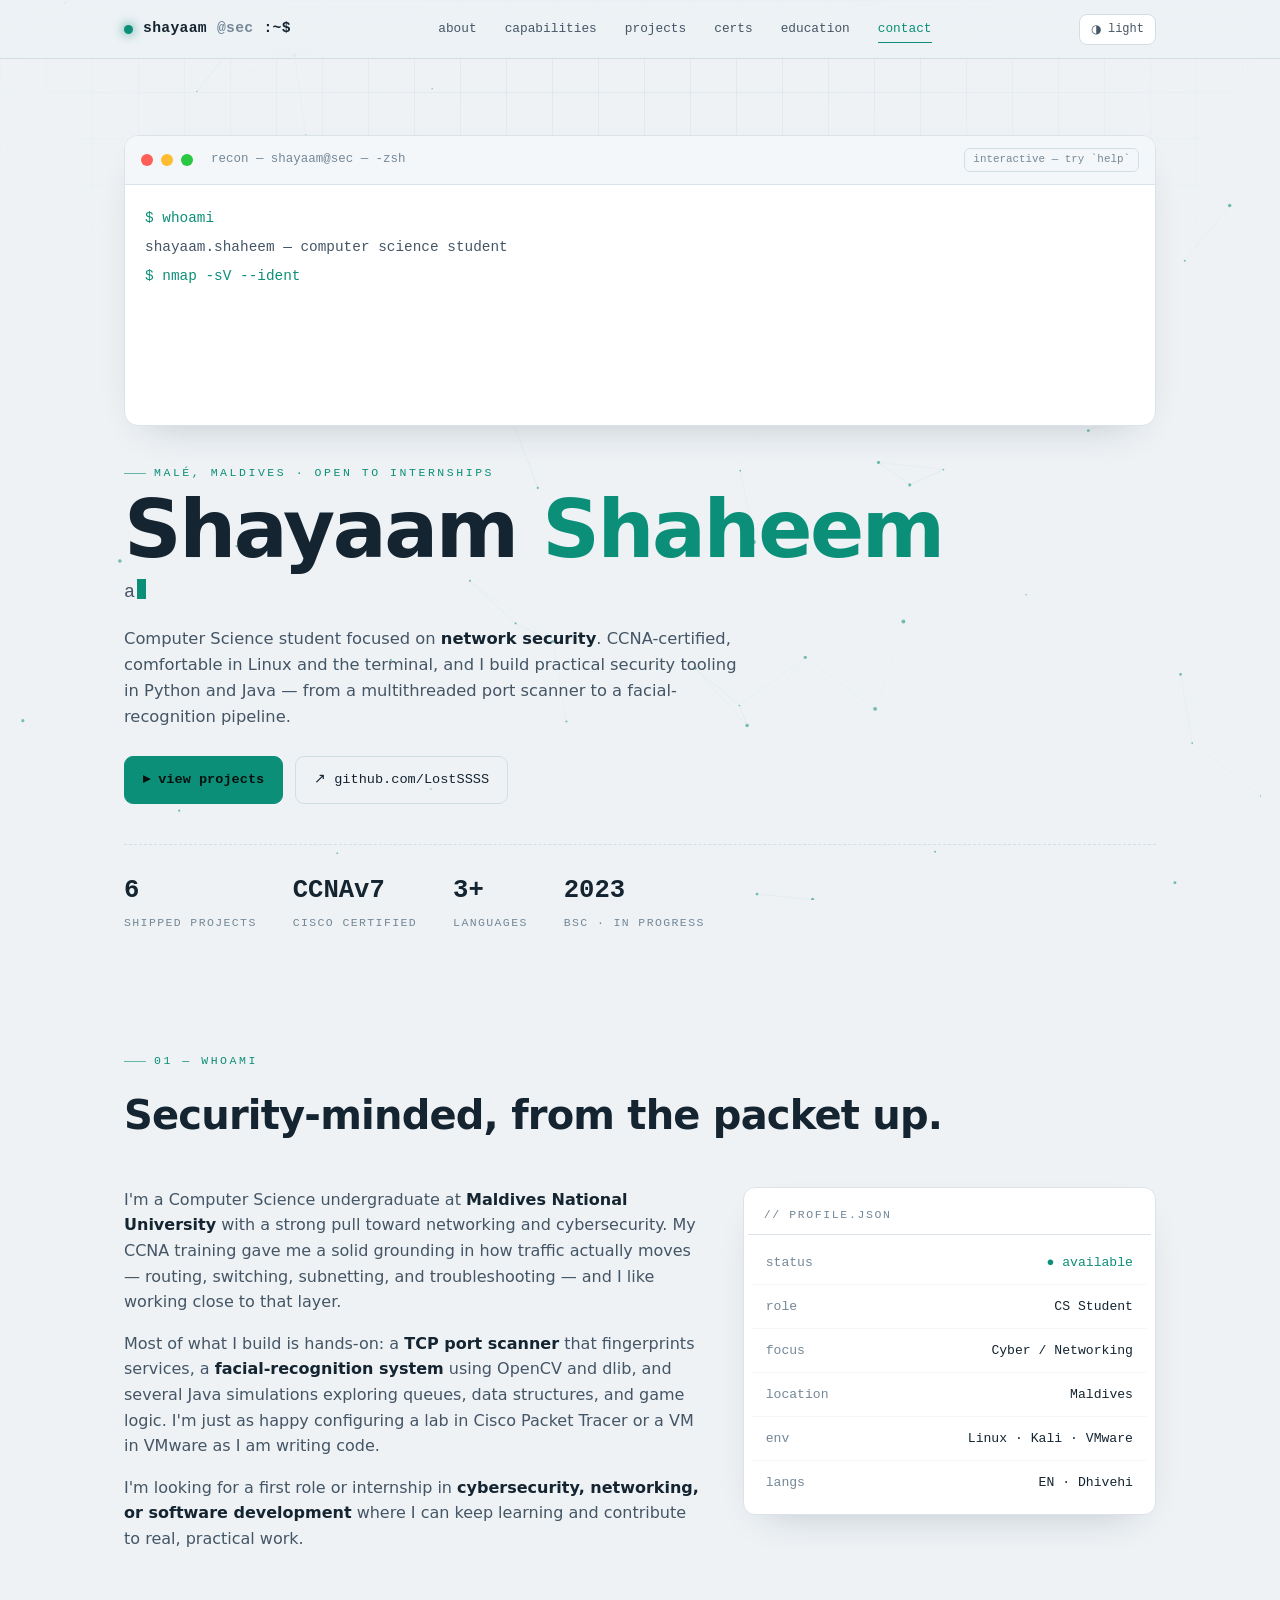
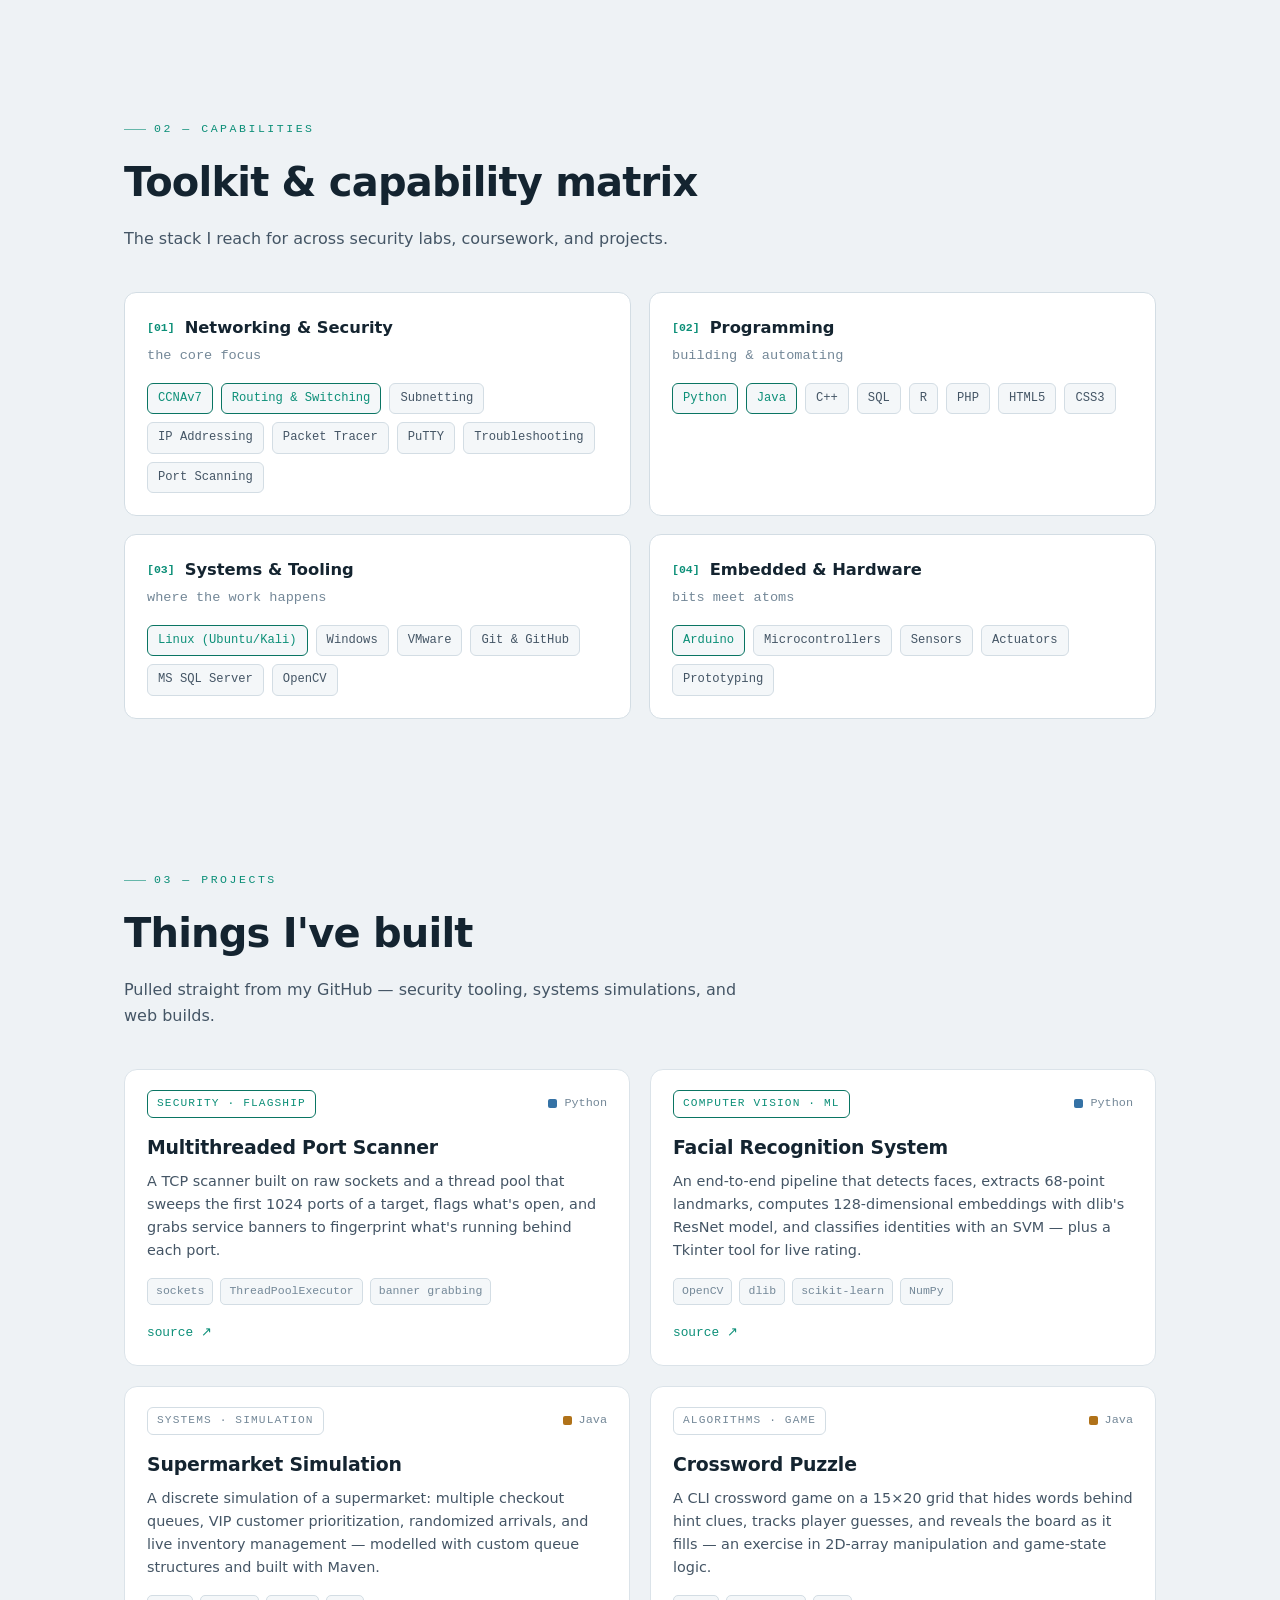
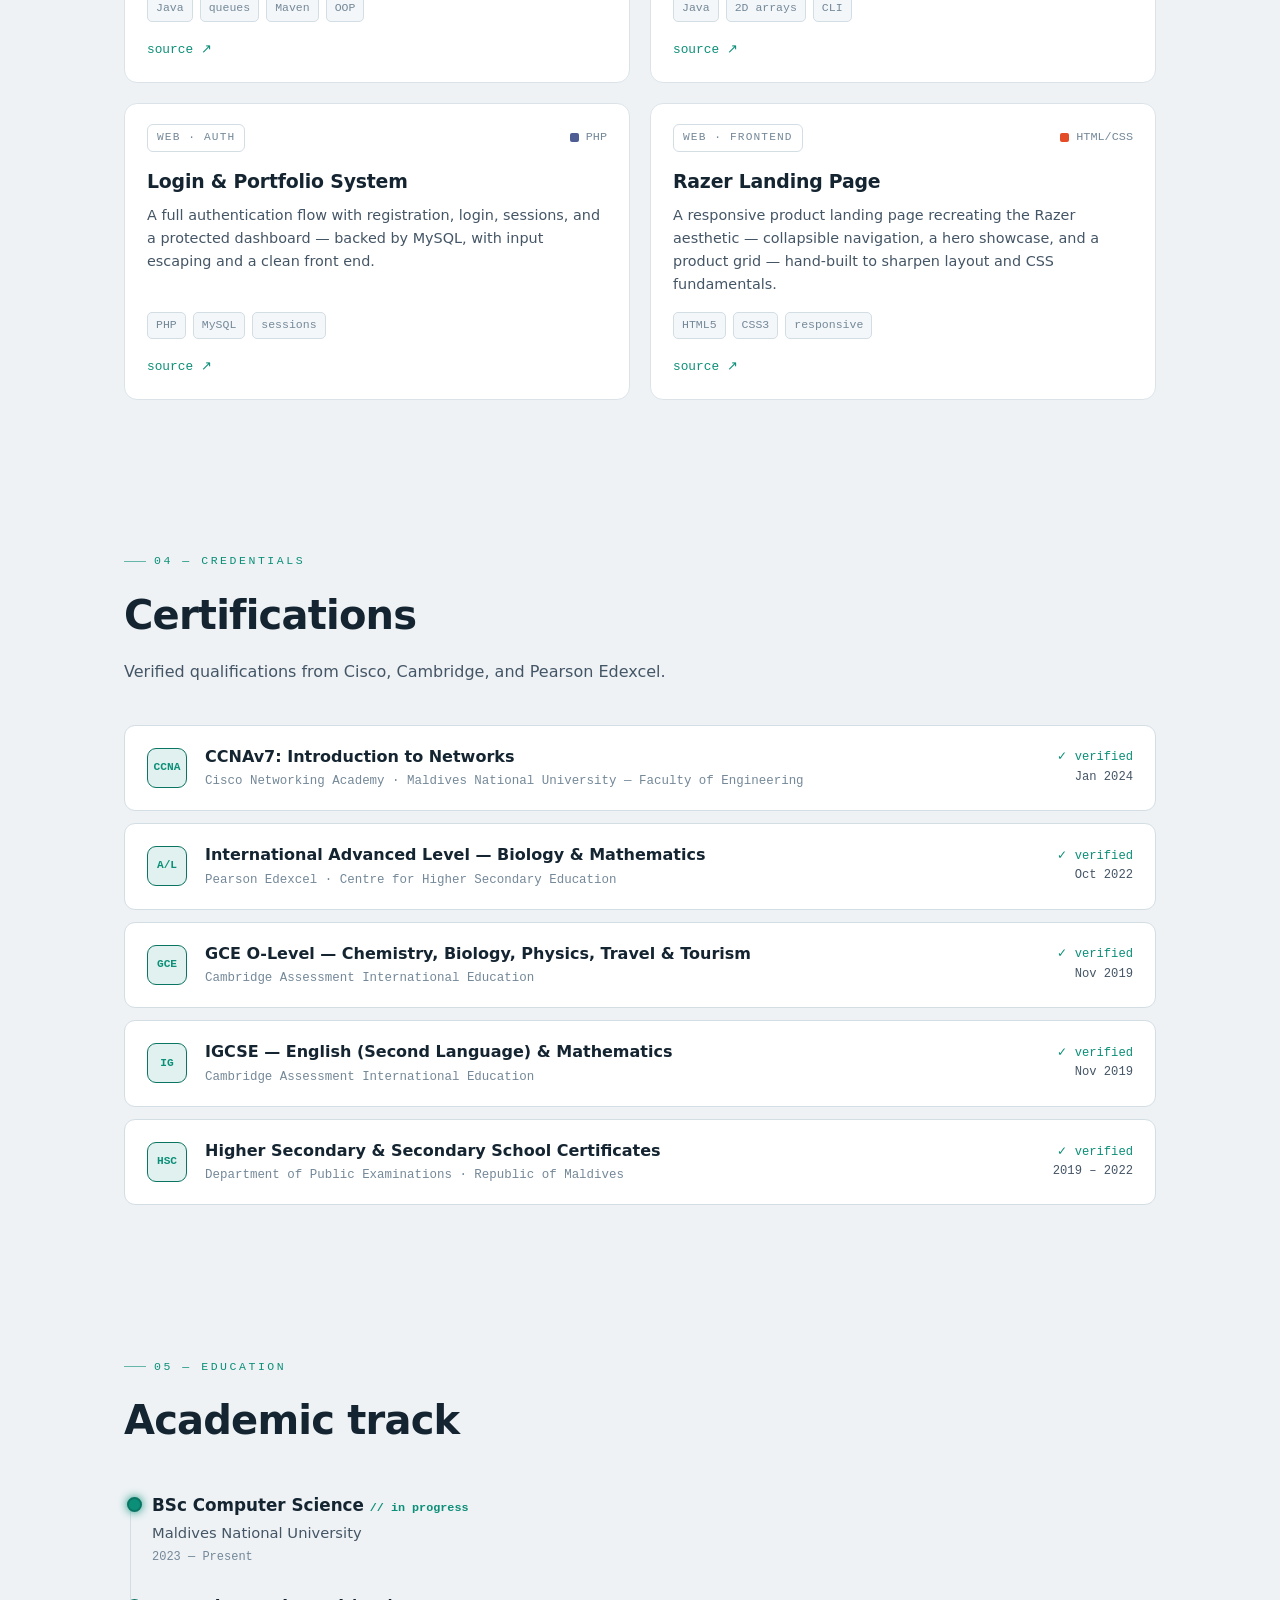
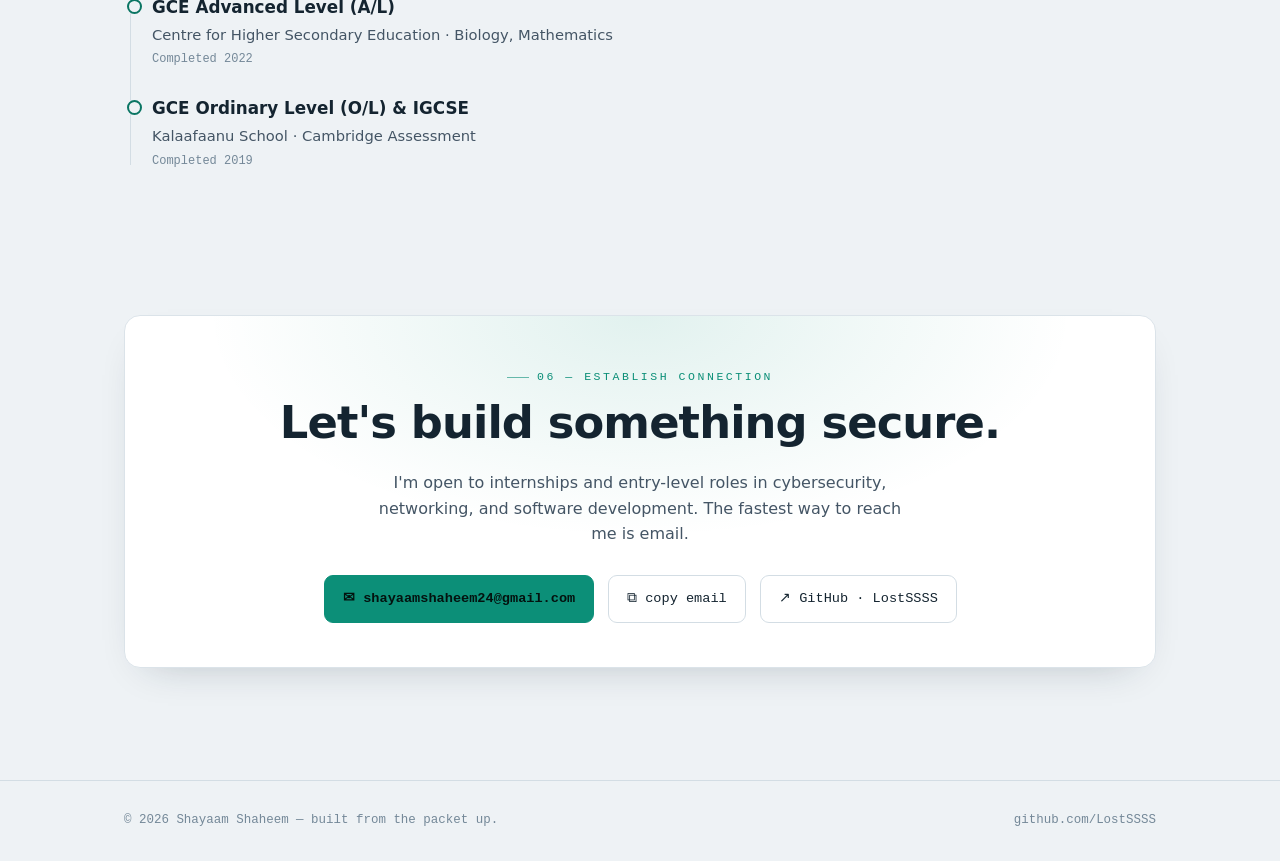
==== index.html @ 04161a69 "Add cybersecurity portfolio site" ====
<!DOCTYPE html>
<html lang="en" data-theme="dark">
<head>
<meta charset="UTF-8" />
<meta name="viewport" content="width=device-width, initial-scale=1.0" />
<title>Shayaam Shaheem — Cybersecurity &amp; Networking</title>
<meta name="description" content="Portfolio of Shayaam Shaheem — aspiring cybersecurity and networking specialist, Computer Science student at Maldives National University. CCNA-certified. Python, Java, and security tooling." />
<meta name="author" content="Shayaam Shaheem" />
<meta property="og:title" content="Shayaam Shaheem — Cybersecurity &amp; Networking" />
<meta property="og:description" content="Aspiring cybersecurity & networking specialist. CCNA-certified CS student building security tools in Python & Java." />
<meta property="og:type" content="website" />
<style>
/* ============================================================
   TOKENS — dark (default): a terminal screen.
   Light: a cool blueprint / security-report paper.
   ============================================================ */
:root {
  --bg:            #080b11;
  --bg-grid:       rgba(67, 224, 196, 0.05);
  --surface:       #0f1620;
  --surface-2:     #131c28;
  --surface-line:  #1f2b3a;
  --line:          #223042;
  --ink:           #e7eef6;
  --ink-soft:      #9fb0c3;
  --ink-faint:     #64788e;
  --accent:        #43e0c4;
  --accent-dim:    #2aa892;
  --accent-glow:   rgba(67, 224, 196, 0.16);
  --amber:         #f5b451;
  --danger:        #ff6b6b;
  --sel:           rgba(67, 224, 196, 0.28);
  --shadow:        0 18px 50px -24px rgba(0,0,0,0.85);
  --mono: ui-monospace, "JetBrains Mono", "SF Mono", "Cascadia Code", Menlo, Consolas, monospace;
  --sans: "Inter", system-ui, -apple-system, "Segoe UI", Roboto, Helvetica, Arial, sans-serif;
  --maxw: 1080px;
}
@media (prefers-color-scheme: light) {
  :root {
    --bg:            #eef2f5;
    --bg-grid:       rgba(20, 70, 90, 0.05);
    --surface:       #ffffff;
    --surface-2:     #f4f7f9;
    --surface-line:  #dbe3e9;
    --line:          #d3dde4;
    --ink:           #142430;
    --ink-soft:      #445565;
    --ink-faint:     #748898;
    --accent:        #0c8f78;
    --accent-dim:    #0a7563;
    --accent-glow:   rgba(12, 143, 120, 0.12);
    --amber:         #b9781a;
    --danger:        #c23b3b;
    --sel:           rgba(12, 143, 120, 0.18);
    --shadow:        0 16px 40px -24px rgba(20,40,55,0.30);
  }
}
:root[data-theme="dark"] {
  --bg:#080b11; --bg-grid:rgba(67,224,196,0.05); --surface:#0f1620; --surface-2:#131c28;
  --surface-line:#1f2b3a; --line:#223042; --ink:#e7eef6; --ink-soft:#9fb0c3; --ink-faint:#64788e;
  --accent:#43e0c4; --accent-dim:#2aa892; --accent-glow:rgba(67,224,196,0.16); --amber:#f5b451;
  --danger:#ff6b6b; --sel:rgba(67,224,196,0.28); --shadow:0 18px 50px -24px rgba(0,0,0,0.85);
}
:root[data-theme="light"] {
  --bg:#eef2f5; --bg-grid:rgba(20,70,90,0.05); --surface:#ffffff; --surface-2:#f4f7f9;
  --surface-line:#dbe3e9; --line:#d3dde4; --ink:#142430; --ink-soft:#445565; --ink-faint:#748898;
  --accent:#0c8f78; --accent-dim:#0a7563; --accent-glow:rgba(12,143,120,0.12); --amber:#b9781a;
  --danger:#c23b3b; --sel:rgba(12,143,120,0.18); --shadow:0 16px 40px -24px rgba(20,40,55,0.30);
}

* { box-sizing: border-box; }
html { scroll-behavior: smooth; }
@media (prefers-reduced-motion: reduce) { html { scroll-behavior: auto; } }
body {
  margin: 0;
  background: var(--bg);
  color: var(--ink);
  font-family: var(--sans);
  line-height: 1.6;
  -webkit-font-smoothing: antialiased;
  text-rendering: optimizeLegibility;
  overflow-x: hidden;
  transition: background .35s ease, color .35s ease;
}
::selection { background: var(--sel); color: var(--ink); }
a { color: inherit; text-decoration: none; }
img { max-width: 100%; }

#bg-canvas { position: fixed; inset: 0; z-index: 0; pointer-events: none; }
.grid-overlay {
  position: fixed; inset: 0; z-index: 0; pointer-events: none;
  background-image:
    linear-gradient(var(--bg-grid) 1px, transparent 1px),
    linear-gradient(90deg, var(--bg-grid) 1px, transparent 1px);
  background-size: 46px 46px;
  mask-image: radial-gradient(ellipse 80% 60% at 50% 0%, #000 20%, transparent 75%);
}
#cursor-glow {
  position: fixed; z-index: 0; pointer-events: none;
  width: 520px; height: 520px; border-radius: 50%;
  background: radial-gradient(circle, var(--accent-glow) 0%, transparent 65%);
  transform: translate(-50%, -50%);
  opacity: 0; transition: opacity .5s ease;
}
.wrap { position: relative; z-index: 1; max-width: var(--maxw); margin: 0 auto; padding: 0 24px; }

/* ---------- scroll progress ---------- */
#progress {
  position: fixed; top: 0; left: 0; height: 2px; width: 0%;
  background: linear-gradient(90deg, var(--accent-dim), var(--accent));
  z-index: 60; box-shadow: 0 0 10px var(--accent-glow);
}

/* ---------- eyebrow / labels ---------- */
.eyebrow {
  font-family: var(--mono);
  font-size: 0.72rem;
  letter-spacing: 0.22em;
  text-transform: uppercase;
  color: var(--accent);
  display: inline-flex; align-items: center; gap: 8px;
}
.eyebrow::before { content: ""; width: 22px; height: 1px; background: var(--accent); opacity: 0.6; }

/* ============================================================ NAV */
header.nav {
  position: sticky; top: 0; z-index: 50;
  backdrop-filter: blur(12px);
  background: color-mix(in srgb, var(--bg) 72%, transparent);
  border-bottom: 1px solid var(--line);
}
.nav-inner {
  max-width: var(--maxw); margin: 0 auto; padding: 12px 24px;
  display: flex; align-items: center; justify-content: space-between; gap: 16px;
}
.brand { font-family: var(--mono); font-weight: 700; font-size: 0.92rem; letter-spacing: 0.02em; display:flex; align-items:center; gap:10px; white-space: nowrap; }
.brand .dot { width: 9px; height: 9px; border-radius: 50%; background: var(--accent); box-shadow: 0 0 12px var(--accent); animation: pulse 2.4s ease-in-out infinite; }
@keyframes pulse { 0%,100%{opacity:1;transform:scale(1);} 50%{opacity:.45;transform:scale(.8);} }
@media (prefers-reduced-motion: reduce){ .brand .dot{ animation:none; } }
.brand .muted { color: var(--ink-faint); }
.nav-links { display: flex; gap: 4px; align-items: center; font-family: var(--mono); font-size: 0.8rem; }
.nav-links a {
  color: var(--ink-soft); padding: 7px 12px; border-radius: 7px;
  transition: color .18s, background .18s; position: relative;
}
.nav-links a:hover { color: var(--ink); background: var(--surface-2); }
.nav-links a.active { color: var(--accent); }
.nav-links a.active::after {
  content: ""; position: absolute; left: 12px; right: 12px; bottom: 3px; height: 1px; background: var(--accent);
}
.nav-right { display: flex; align-items: center; gap: 8px; }
.theme-btn, .nav-burger {
  font-family: var(--mono); font-size: 0.75rem; color: var(--ink-soft);
  background: var(--surface); border: 1px solid var(--line); border-radius: 8px;
  padding: 7px 11px; cursor: pointer; display: inline-flex; align-items: center; gap: 7px;
  transition: border-color .18s, color .18s;
}
.theme-btn:hover, .nav-burger:hover { color: var(--ink); border-color: var(--accent-dim); }
.nav-burger { display: none; font-size: 1rem; line-height: 1; padding: 6px 10px; }
@media (max-width: 800px) {
  .nav-links {
    display: none;
    position: absolute; top: 100%; left: 0; right: 0;
    flex-direction: column; align-items: stretch; gap: 2px;
    background: color-mix(in srgb, var(--bg) 92%, transparent);
    backdrop-filter: blur(14px);
    border-bottom: 1px solid var(--line);
    padding: 10px 16px 14px;
  }
  .nav-links a { padding: 12px 14px; font-size: 0.9rem; }
  .nav-links a.active::after { display: none; }
  .nav-links.open { display: flex; animation: slideDown .22s ease both; }
  @keyframes slideDown { from { opacity: 0; transform: translateY(-8px); } to { opacity: 1; transform: none; } }
  @media (prefers-reduced-motion: reduce){ .nav-links.open { animation: none; } }
  .nav-burger { display: inline-flex; }
}

/* ============================================================ HERO */
.hero { padding: clamp(40px, 8vw, 76px) 0 40px; }
.term {
  border: 1px solid var(--surface-line); border-radius: 14px; overflow: hidden;
  background: var(--surface); box-shadow: var(--shadow);
}
.term-bar {
  display: flex; align-items: center; gap: 8px; padding: 12px 16px;
  border-bottom: 1px solid var(--surface-line); background: var(--surface-2);
}
.term-bar .tb { width: 12px; height: 12px; border-radius: 50%; background: var(--line); flex: none; }
.term-bar .tb.r { background: #ff5f57; } .term-bar .tb.y { background: #febc2e; } .term-bar .tb.g { background: #28c840; }
.term-bar .path { margin-left: 10px; font-family: var(--mono); font-size: 0.78rem; color: var(--ink-faint); overflow: hidden; text-overflow: ellipsis; white-space: nowrap; }
.term-bar .hint { margin-left: auto; font-family: var(--mono); font-size: 0.68rem; color: var(--ink-faint); border: 1px solid var(--line); border-radius: 6px; padding: 2px 8px; white-space: nowrap; }
.term-body {
  padding: 22px 20px 24px; font-family: var(--mono);
  font-size: clamp(0.72rem, 2.4vw, 0.9rem);
  min-height: 240px; cursor: text;
}
.term-body .line { margin: 0 0 6px; color: var(--ink-soft); white-space: pre-wrap; word-break: break-word; }
.term-body .prompt { color: var(--accent); }
.term-body .flag { color: var(--amber); }
.term-body .err { color: var(--danger); }
.term-body .ok { color: var(--accent); }
.term-out { color: var(--ink); }
.term-body a { color: var(--accent); text-decoration: underline; text-underline-offset: 3px; }
.term-input-line { display: flex; align-items: baseline; gap: 8px; }
.term-input-line .ps1 { color: var(--accent); flex: none; }
#term-input {
  flex: 1; min-width: 40px; background: transparent; border: 0; outline: none;
  color: var(--ink); font: inherit; caret-color: var(--accent); padding: 0;
}

.hero-id { margin-top: 30px; }
.hero-id h1 {
  font-size: clamp(2.4rem, 9vw, 5rem); line-height: 1.02; margin: 0;
  letter-spacing: -0.03em; font-weight: 800; text-wrap: balance;
}
.hero-id h1 .accent { color: var(--accent); }
.glitch { position: relative; display: inline-block; }
@media (hover:hover) and (prefers-reduced-motion: no-preference) {
  .glitch:hover { animation: glitch .34s steps(2) 2; }
  @keyframes glitch {
    0% { text-shadow: 2px 0 var(--accent), -2px 0 var(--danger); transform: translateX(0); }
    25% { text-shadow: -3px 0 var(--accent), 3px 0 var(--danger); transform: translateX(1px); }
    50% { text-shadow: 2px 0 var(--danger), -2px 0 var(--accent); transform: translateX(-1px); }
    100% { text-shadow: none; transform: none; }
  }
}
.hero-role {
  font-family: var(--mono); font-size: clamp(0.9rem, 3vw, 1.15rem);
  color: var(--ink-soft); letter-spacing: 0.01em; margin-top: 8px; min-height: 1.6em;
}
.hero-role .cursor { display:inline-block; width:9px; height:1.1em; background:var(--accent); vertical-align:-2px; margin-left:2px; animation: blink 1s steps(1) infinite; }
@keyframes blink { 50% { opacity: 0; } }
@media (prefers-reduced-motion: reduce){ .hero-role .cursor{ animation:none; } }
.hero-blurb { max-width: 60ch; color: var(--ink-soft); margin: 18px 0 0; font-size: 1.02rem; }
.hero-cta { display: flex; flex-wrap: wrap; gap: 12px; margin-top: 26px; }
.btn {
  font-family: var(--mono); font-size: 0.85rem; padding: 12px 18px; border-radius: 9px;
  border: 1px solid var(--line); cursor: pointer;
  transition: box-shadow .18s, border-color .18s, color .18s, transform .12s ease-out;
  display: inline-flex; align-items: center; gap: 9px; will-change: transform;
}
.btn.primary { background: var(--accent); color: #04120f; border-color: var(--accent); font-weight: 600; }
.btn.primary:hover { box-shadow: 0 0 0 4px var(--accent-glow), 0 8px 24px -8px var(--accent-glow); }
.btn.ghost { background: transparent; color: var(--ink); }
.btn.ghost:hover { border-color: var(--accent-dim); color: var(--accent); }

.stat-row { display: flex; flex-wrap: wrap; gap: 24px 36px; margin-top: 40px; padding-top: 26px; border-top: 1px dashed var(--line); }
.stat { display: flex; flex-direction: column; gap: 2px; }
.stat .n { font-family: var(--mono); font-size: 1.6rem; font-weight: 700; color: var(--ink); font-variant-numeric: tabular-nums; }
.stat .l { font-family: var(--mono); font-size: 0.72rem; text-transform: uppercase; letter-spacing: 0.12em; color: var(--ink-faint); }

/* ============================================================ SECTIONS */
section.block { padding: clamp(48px, 9vw, 72px) 0; }
.sec-head { margin-bottom: clamp(26px, 5vw, 40px); }
.sec-head h2 {
  font-size: clamp(1.6rem, 5vw, 2.5rem); margin: 12px 0 0; letter-spacing: -0.02em;
  font-weight: 800; text-wrap: balance;
}
.sec-head p { color: var(--ink-soft); max-width: 62ch; margin: 12px 0 0; }

/* ---------- About ---------- */
.about-grid { display: grid; grid-template-columns: 1.4fr 1fr; gap: 40px; align-items: start; }
@media (max-width: 820px){ .about-grid { grid-template-columns: 1fr; gap: 28px; } }
.about-grid p { color: var(--ink-soft); margin: 0 0 16px; }
.about-grid p strong { color: var(--ink); font-weight: 600; }
.id-card {
  border: 1px solid var(--surface-line); border-radius: 12px; background: var(--surface);
  padding: 4px; box-shadow: var(--shadow);
}
.id-card .id-head { font-family: var(--mono); font-size: 0.72rem; letter-spacing: 0.14em; text-transform: uppercase; color: var(--ink-faint); padding: 14px 16px 10px; border-bottom: 1px solid var(--surface-line); }
.id-rows { padding: 6px 4px; }
.id-row { display: flex; justify-content: space-between; gap: 16px; padding: 11px 14px; font-family: var(--mono); font-size: 0.82rem; border-bottom: 1px solid var(--surface-2); }
.id-row:last-child { border-bottom: 0; }
.id-row .k { color: var(--ink-faint); }
.id-row .v { color: var(--ink); text-align: right; }
.id-row .v .live { color: var(--accent); }

/* ---------- Capabilities ---------- */
.cap-grid { display: grid; grid-template-columns: repeat(2, 1fr); gap: 18px; }
@media (max-width: 760px){ .cap-grid { grid-template-columns: 1fr; } }
.cap {
  border: 1px solid var(--line); border-radius: 12px; background: var(--surface);
  padding: 22px; transition: border-color .2s, transform .2s, box-shadow .2s;
}
.cap:hover { border-color: var(--accent-dim); transform: translateY(-3px); box-shadow: var(--shadow); }
.cap h3 { margin: 0 0 4px; font-size: 1.02rem; display: flex; align-items: center; gap: 10px; }
.cap h3 .idx { font-family: var(--mono); font-size: 0.72rem; color: var(--accent); }
.cap .desc { color: var(--ink-faint); font-size: 0.85rem; margin: 0 0 16px; font-family: var(--mono); }
.chips { display: flex; flex-wrap: wrap; gap: 8px; }
.chip {
  font-family: var(--mono); font-size: 0.76rem; padding: 5px 10px; border-radius: 6px;
  background: var(--surface-2); border: 1px solid var(--line); color: var(--ink-soft);
  transition: border-color .18s, color .18s, transform .18s;
}
.chip:hover { border-color: var(--accent-dim); color: var(--ink); transform: translateY(-1px); }
.chip.hi { color: var(--accent); border-color: var(--accent-dim); }

/* ---------- Projects ---------- */
.proj-grid { display: grid; grid-template-columns: repeat(2, 1fr); gap: 20px; perspective: 1200px; }
@media (max-width: 820px){ .proj-grid { grid-template-columns: 1fr; } }
.proj {
  border: 1px solid var(--surface-line); border-radius: 13px; background: var(--surface);
  overflow: hidden; display: flex; flex-direction: column;
  transition: border-color .2s, box-shadow .2s, transform .15s ease-out;
  position: relative; will-change: transform; transform-style: preserve-3d;
}
.proj::after {
  content: ""; position: absolute; inset: 0; pointer-events: none; opacity: 0;
  background: radial-gradient(600px circle at var(--mx, 50%) var(--my, 50%), var(--accent-glow), transparent 45%);
  transition: opacity .25s;
}
.proj:hover { border-color: var(--accent-dim); box-shadow: var(--shadow); }
.proj:hover::after { opacity: 1; }
.proj-top { padding: 20px 22px 0; display: flex; align-items: center; justify-content: space-between; gap: 12px; flex-wrap: wrap; }
.proj-tag { font-family: var(--mono); font-size: 0.7rem; letter-spacing: 0.1em; text-transform: uppercase; padding: 4px 9px; border-radius: 6px; border: 1px solid var(--line); color: var(--ink-faint); }
.proj-tag.sec { color: var(--accent); border-color: var(--accent-dim); }
.proj-lang { font-family: var(--mono); font-size: 0.74rem; color: var(--ink-faint); display: flex; align-items: center; gap: 7px; }
.proj-lang .sw { width: 9px; height: 9px; border-radius: 2px; }
.proj-body { padding: 14px 22px 22px; display: flex; flex-direction: column; flex: 1; }
.proj-body h3 { margin: 0 0 8px; font-size: 1.18rem; letter-spacing: -0.01em; }
.proj-body p { color: var(--ink-soft); font-size: 0.9rem; margin: 0 0 16px; flex: 1; }
.proj-stack { display: flex; flex-wrap: wrap; gap: 7px; margin-bottom: 18px; }
.proj-stack span { font-family: var(--mono); font-size: 0.72rem; color: var(--ink-faint); background: var(--surface-2); border: 1px solid var(--line); padding: 3px 8px; border-radius: 5px; }
.proj-links { display: flex; gap: 16px; font-family: var(--mono); font-size: 0.8rem; }
.proj-links a { color: var(--accent); display: inline-flex; align-items: center; gap: 6px; transition: gap .18s; }
.proj-links a:hover { gap: 10px; }

/* ---------- Certifications ---------- */
.cert-list { display: grid; grid-template-columns: 1fr; gap: 12px; }
.cert {
  display: grid; grid-template-columns: auto 1fr auto; align-items: center; gap: 18px;
  border: 1px solid var(--line); border-radius: 11px; background: var(--surface); padding: 18px 22px;
  transition: border-color .2s, transform .2s;
}
.cert:hover { border-color: var(--accent-dim); transform: translateX(4px); }
.cert .seal { width: 40px; height: 40px; border-radius: 9px; border: 1px solid var(--accent-dim); display: grid; place-items: center; color: var(--accent); font-family: var(--mono); font-size: 0.7rem; font-weight: 700; background: var(--accent-glow); flex: none; }
.cert .info h3 { margin: 0; font-size: 1rem; }
.cert .info p { margin: 3px 0 0; font-family: var(--mono); font-size: 0.78rem; color: var(--ink-faint); }
.cert .meta { text-align: right; font-family: var(--mono); font-size: 0.76rem; color: var(--ink-soft); white-space: nowrap; }
.cert .meta .verified { color: var(--accent); display: inline-flex; align-items: center; gap: 5px; }
@media (max-width: 620px){
  .cert { grid-template-columns: auto 1fr; }
  .cert .meta { grid-column: 2; text-align: left; margin-top: 6px; }
}

/* ---------- Education ---------- */
.edu-line { position: relative; padding-left: 28px; }
.edu-line::before { content:""; position:absolute; left:6px; top:6px; bottom:6px; width:1px; background: var(--line); }
.edu-item { position: relative; padding: 0 0 26px; }
.edu-item:last-child { padding-bottom: 0; }
.edu-item::before { content:""; position:absolute; left:-25px; top:5px; width:11px; height:11px; border-radius:50%; background: var(--bg); border: 2px solid var(--accent-dim); }
.edu-item.now::before { background: var(--accent); box-shadow: 0 0 10px var(--accent); }
.edu-item h3 { margin: 0; font-size: 1.05rem; }
.edu-item .org { color: var(--ink-soft); font-size: 0.92rem; margin-top: 2px; }
.edu-item .when { font-family: var(--mono); font-size: 0.75rem; color: var(--ink-faint); margin-top: 4px; }

/* ---------- Contact ---------- */
.contact-card {
  border: 1px solid var(--surface-line); border-radius: 16px; background: var(--surface);
  padding: clamp(28px, 6vw, 44px); text-align: center; box-shadow: var(--shadow);
  background-image: radial-gradient(ellipse 60% 90% at 50% 0%, var(--accent-glow), transparent 70%);
}
.contact-card h2 { font-size: clamp(1.7rem, 6vw, 2.8rem); margin: 0 0 12px; letter-spacing: -0.02em; text-wrap: balance; }
.contact-card p { color: var(--ink-soft); max-width: 52ch; margin: 0 auto 28px; }
.contact-links { display: flex; flex-wrap: wrap; gap: 14px; justify-content: center; }
.contact-links .btn { max-width: 100%; overflow-wrap: anywhere; }

/* ---------- Footer / misc ---------- */
footer { border-top: 1px solid var(--line); padding: 30px 0; margin-top: 40px; }
.foot-inner { display: flex; flex-wrap: wrap; justify-content: space-between; gap: 12px; font-family: var(--mono); font-size: 0.78rem; color: var(--ink-faint); }
.foot-inner a:hover { color: var(--accent); }

#toTop {
  position: fixed; right: 20px; bottom: 20px; z-index: 40;
  width: 44px; height: 44px; border-radius: 10px;
  border: 1px solid var(--line); background: var(--surface); color: var(--accent);
  font-family: var(--mono); font-size: 1rem; cursor: pointer;
  opacity: 0; pointer-events: none; transform: translateY(8px);
  transition: opacity .25s, transform .25s, border-color .18s;
}
#toTop.show { opacity: 1; pointer-events: auto; transform: none; }
#toTop:hover { border-color: var(--accent-dim); }

/* ---------- reveal ---------- */
.reveal { opacity: 0; transform: translateY(22px); transition: opacity .65s ease, transform .65s ease; transition-delay: var(--d, 0s); }
.reveal.in { opacity: 1; transform: none; }
@media (prefers-reduced-motion: reduce){ .reveal { opacity: 1; transform: none; transition: none; } }

:focus-visible { outline: 2px solid var(--accent); outline-offset: 3px; border-radius: 4px; }
</style>
</head>
<body>
<div id="progress" aria-hidden="true"></div>
<canvas id="bg-canvas" aria-hidden="true"></canvas>
<div class="grid-overlay" aria-hidden="true"></div>
<div id="cursor-glow" aria-hidden="true"></div>

<header class="nav">
  <div class="nav-inner">
    <div class="brand"><span class="dot"></span>shayaam<span class="muted">@sec</span>:~$</div>
    <nav class="nav-links" id="navLinks" aria-label="Primary">
      <a href="#about">about</a>
      <a href="#skills">capabilities</a>
      <a href="#projects">projects</a>
      <a href="#certs">certs</a>
      <a href="#education">education</a>
      <a href="#contact">contact</a>
    </nav>
    <div class="nav-right">
      <button class="theme-btn" id="themeBtn" aria-label="Toggle color theme">
        <span id="themeIcon">◐</span><span id="themeLabel">theme</span>
      </button>
      <button class="nav-burger" id="navBurger" aria-label="Open menu" aria-expanded="false" aria-controls="navLinks">☰</button>
    </div>
  </div>
</header>

<main>
<!-- ================= HERO ================= -->
<section class="hero">
  <div class="wrap">
    <div class="term" id="termBox">
      <div class="term-bar">
        <span class="tb r"></span><span class="tb y"></span><span class="tb g"></span>
        <span class="path">recon — shayaam@sec — -zsh</span>
        <span class="hint">interactive — try `help`</span>
      </div>
      <div class="term-body" id="term" aria-live="polite"></div>
    </div>

    <div class="hero-id">
      <span class="eyebrow" style="margin-bottom:6px;">Malé, Maldives · Open to internships</span>
      <h1><span class="glitch">Shayaam</span> <span class="accent glitch">Shaheem</span></h1>
      <div class="hero-role"><span id="role"></span><span class="cursor" aria-hidden="true"></span></div>
      <p class="hero-blurb">Computer Science student focused on <strong style="color:var(--ink)">network security</strong>. CCNA-certified, comfortable in Linux and the terminal, and I build practical security tooling in Python and Java — from a multithreaded port scanner to a facial-recognition pipeline.</p>
      <div class="hero-cta">
        <a class="btn primary magnetic" href="#projects">▸ view projects</a>
        <a class="btn ghost magnetic" href="https://github.com/LostSSSS" target="_blank" rel="noopener">↗ github.com/LostSSSS</a>
      </div>
      <div class="stat-row">
        <div class="stat"><span class="n" data-count="6">0</span><span class="l">shipped projects</span></div>
        <div class="stat"><span class="n">CCNAv7</span><span class="l">cisco certified</span></div>
        <div class="stat"><span class="n" data-count="3" data-suffix="+">0</span><span class="l">languages</span></div>
        <div class="stat"><span class="n" data-count="2023" data-from="1990">1990</span><span class="l">bsc · in progress</span></div>
      </div>
    </div>
  </div>
</section>

<!-- ================= ABOUT ================= -->
<section class="block" id="about">
  <div class="wrap">
    <div class="sec-head reveal">
      <span class="eyebrow">01 — whoami</span>
      <h2>Security-minded, from the packet up.</h2>
    </div>
    <div class="about-grid">
      <div class="reveal">
        <p>I'm a Computer Science undergraduate at <strong>Maldives National University</strong> with a strong pull toward networking and cybersecurity. My CCNA training gave me a solid grounding in how traffic actually moves — routing, switching, subnetting, and troubleshooting — and I like working close to that layer.</p>
        <p>Most of what I build is hands-on: a <strong>TCP port scanner</strong> that fingerprints services, a <strong>facial-recognition system</strong> using OpenCV and dlib, and several Java simulations exploring queues, data structures, and game logic. I'm just as happy configuring a lab in Cisco Packet Tracer or a VM in VMware as I am writing code.</p>
        <p>I'm looking for a first role or internship in <strong>cybersecurity, networking, or software development</strong> where I can keep learning and contribute to real, practical work.</p>
      </div>
      <aside class="id-card reveal" aria-label="Profile summary">
        <div class="id-head">// profile.json</div>
        <div class="id-rows">
          <div class="id-row"><span class="k">status</span><span class="v"><span class="live">● available</span></span></div>
          <div class="id-row"><span class="k">role</span><span class="v">CS Student</span></div>
          <div class="id-row"><span class="k">focus</span><span class="v">Cyber / Networking</span></div>
          <div class="id-row"><span class="k">location</span><span class="v">Maldives</span></div>
          <div class="id-row"><span class="k">env</span><span class="v">Linux · Kali · VMware</span></div>
          <div class="id-row"><span class="k">langs</span><span class="v">EN · Dhivehi</span></div>
        </div>
      </aside>
    </div>
  </div>
</section>

<!-- ================= CAPABILITIES ================= -->
<section class="block" id="skills">
  <div class="wrap">
    <div class="sec-head reveal">
      <span class="eyebrow">02 — capabilities</span>
      <h2>Toolkit &amp; capability matrix</h2>
      <p>The stack I reach for across security labs, coursework, and projects.</p>
    </div>
    <div class="cap-grid">
      <div class="cap reveal">
        <h3><span class="idx">[01]</span> Networking &amp; Security</h3>
        <p class="desc">the core focus</p>
        <div class="chips">
          <span class="chip hi">CCNAv7</span><span class="chip hi">Routing &amp; Switching</span>
          <span class="chip">Subnetting</span><span class="chip">IP Addressing</span>
          <span class="chip">Packet Tracer</span><span class="chip">PuTTY</span>
          <span class="chip">Troubleshooting</span><span class="chip">Port Scanning</span>
        </div>
      </div>
      <div class="cap reveal">
        <h3><span class="idx">[02]</span> Programming</h3>
        <p class="desc">building &amp; automating</p>
        <div class="chips">
          <span class="chip hi">Python</span><span class="chip hi">Java</span>
          <span class="chip">C++</span><span class="chip">SQL</span>
          <span class="chip">R</span><span class="chip">PHP</span>
          <span class="chip">HTML5</span><span class="chip">CSS3</span>
        </div>
      </div>
      <div class="cap reveal">
        <h3><span class="idx">[03]</span> Systems &amp; Tooling</h3>
        <p class="desc">where the work happens</p>
        <div class="chips">
          <span class="chip hi">Linux (Ubuntu/Kali)</span><span class="chip">Windows</span>
          <span class="chip">VMware</span><span class="chip">Git &amp; GitHub</span>
          <span class="chip">MS SQL Server</span><span class="chip">OpenCV</span>
        </div>
      </div>
      <div class="cap reveal">
        <h3><span class="idx">[04]</span> Embedded &amp; Hardware</h3>
        <p class="desc">bits meet atoms</p>
        <div class="chips">
          <span class="chip hi">Arduino</span><span class="chip">Microcontrollers</span>
          <span class="chip">Sensors</span><span class="chip">Actuators</span>
          <span class="chip">Prototyping</span>
        </div>
      </div>
    </div>
  </div>
</section>

<!-- ================= PROJECTS ================= -->
<section class="block" id="projects">
  <div class="wrap">
    <div class="sec-head reveal">
      <span class="eyebrow">03 — projects</span>
      <h2>Things I've built</h2>
      <p>Pulled straight from my GitHub — security tooling, systems simulations, and web builds.</p>
    </div>
    <div class="proj-grid">

      <article class="proj reveal">
        <div class="proj-top">
          <span class="proj-tag sec">security · flagship</span>
          <span class="proj-lang"><span class="sw" style="background:#3572A5"></span>Python</span>
        </div>
        <div class="proj-body">
          <h3>Multithreaded Port Scanner</h3>
          <p>A TCP scanner built on raw sockets and a thread pool that sweeps the first 1024 ports of a target, flags what's open, and grabs service banners to fingerprint what's running behind each port.</p>
          <div class="proj-stack"><span>sockets</span><span>ThreadPoolExecutor</span><span>banner grabbing</span></div>
          <div class="proj-links"><a href="https://github.com/LostSSSS/Port-Scanner" target="_blank" rel="noopener">source ↗</a></div>
        </div>
      </article>

      <article class="proj reveal">
        <div class="proj-top">
          <span class="proj-tag sec">computer vision · ML</span>
          <span class="proj-lang"><span class="sw" style="background:#3572A5"></span>Python</span>
        </div>
        <div class="proj-body">
          <h3>Facial Recognition System</h3>
          <p>An end-to-end pipeline that detects faces, extracts 68-point landmarks, computes 128-dimensional embeddings with dlib's ResNet model, and classifies identities with an SVM — plus a Tkinter tool for live rating.</p>
          <div class="proj-stack"><span>OpenCV</span><span>dlib</span><span>scikit-learn</span><span>NumPy</span></div>
          <div class="proj-links"><a href="https://github.com/LostSSSS/Facial_recognition_project" target="_blank" rel="noopener">source ↗</a></div>
        </div>
      </article>

      <article class="proj reveal">
        <div class="proj-top">
          <span class="proj-tag">systems · simulation</span>
          <span class="proj-lang"><span class="sw" style="background:#b07219"></span>Java</span>
        </div>
        <div class="proj-body">
          <h3>Supermarket Simulation</h3>
          <p>A discrete simulation of a supermarket: multiple checkout queues, VIP customer prioritization, randomized arrivals, and live inventory management — modelled with custom queue structures and built with Maven.</p>
          <div class="proj-stack"><span>Java</span><span>queues</span><span>Maven</span><span>OOP</span></div>
          <div class="proj-links"><a href="https://github.com/LostSSSS/SupermarketSimulation" target="_blank" rel="noopener">source ↗</a></div>
        </div>
      </article>

      <article class="proj reveal">
        <div class="proj-top">
          <span class="proj-tag">algorithms · game</span>
          <span class="proj-lang"><span class="sw" style="background:#b07219"></span>Java</span>
        </div>
        <div class="proj-body">
          <h3>Crossword Puzzle</h3>
          <p>A CLI crossword game on a 15×20 grid that hides words behind hint clues, tracks player guesses, and reveals the board as it fills — an exercise in 2D-array manipulation and game-state logic.</p>
          <div class="proj-stack"><span>Java</span><span>2D arrays</span><span>CLI</span></div>
          <div class="proj-links"><a href="https://github.com/LostSSSS/CrosswordPuzzle" target="_blank" rel="noopener">source ↗</a></div>
        </div>
      </article>

      <article class="proj reveal">
        <div class="proj-top">
          <span class="proj-tag">web · auth</span>
          <span class="proj-lang"><span class="sw" style="background:#4F5D95"></span>PHP</span>
        </div>
        <div class="proj-body">
          <h3>Login &amp; Portfolio System</h3>
          <p>A full authentication flow with registration, login, sessions, and a protected dashboard — backed by MySQL, with input escaping and a clean front end.</p>
          <div class="proj-stack"><span>PHP</span><span>MySQL</span><span>sessions</span></div>
          <div class="proj-links"><a href="https://github.com/LostSSSS/Login-page-with-a-portfolio" target="_blank" rel="noopener">source ↗</a></div>
        </div>
      </article>

      <article class="proj reveal">
        <div class="proj-top">
          <span class="proj-tag">web · frontend</span>
          <span class="proj-lang"><span class="sw" style="background:#e34c26"></span>HTML/CSS</span>
        </div>
        <div class="proj-body">
          <h3>Razer Landing Page</h3>
          <p>A responsive product landing page recreating the Razer aesthetic — collapsible navigation, a hero showcase, and a product grid — hand-built to sharpen layout and CSS fundamentals.</p>
          <div class="proj-stack"><span>HTML5</span><span>CSS3</span><span>responsive</span></div>
          <div class="proj-links"><a href="https://github.com/LostSSSS/razer" target="_blank" rel="noopener">source ↗</a></div>
        </div>
      </article>

    </div>
  </div>
</section>

<!-- ================= CERTS ================= -->
<section class="block" id="certs">
  <div class="wrap">
    <div class="sec-head reveal">
      <span class="eyebrow">04 — credentials</span>
      <h2>Certifications</h2>
      <p>Verified qualifications from Cisco, Cambridge, and Pearson Edexcel.</p>
    </div>
    <div class="cert-list">
      <div class="cert reveal">
        <div class="seal">CCNA</div>
        <div class="info">
          <h3>CCNAv7: Introduction to Networks</h3>
          <p>Cisco Networking Academy · Maldives National University — Faculty of Engineering</p>
        </div>
        <div class="meta"><span class="verified">✓ verified</span><br>Jan 2024</div>
      </div>
      <div class="cert reveal">
        <div class="seal">A/L</div>
        <div class="info">
          <h3>International Advanced Level — Biology &amp; Mathematics</h3>
          <p>Pearson Edexcel · Centre for Higher Secondary Education</p>
        </div>
        <div class="meta"><span class="verified">✓ verified</span><br>Oct 2022</div>
      </div>
      <div class="cert reveal">
        <div class="seal">GCE</div>
        <div class="info">
          <h3>GCE O-Level — Chemistry, Biology, Physics, Travel &amp; Tourism</h3>
          <p>Cambridge Assessment International Education</p>
        </div>
        <div class="meta"><span class="verified">✓ verified</span><br>Nov 2019</div>
      </div>
      <div class="cert reveal">
        <div class="seal">IG</div>
        <div class="info">
          <h3>IGCSE — English (Second Language) &amp; Mathematics</h3>
          <p>Cambridge Assessment International Education</p>
        </div>
        <div class="meta"><span class="verified">✓ verified</span><br>Nov 2019</div>
      </div>
      <div class="cert reveal">
        <div class="seal">HSC</div>
        <div class="info">
          <h3>Higher Secondary &amp; Secondary School Certificates</h3>
          <p>Department of Public Examinations · Republic of Maldives</p>
        </div>
        <div class="meta"><span class="verified">✓ verified</span><br>2019 – 2022</div>
      </div>
    </div>
  </div>
</section>

<!-- ================= EDUCATION ================= -->
<section class="block" id="education">
  <div class="wrap">
    <div class="sec-head reveal">
      <span class="eyebrow">05 — education</span>
      <h2>Academic track</h2>
    </div>
    <div class="edu-line reveal">
      <div class="edu-item now">
        <h3>BSc Computer Science <span style="color:var(--accent);font-family:var(--mono);font-size:.7em;">// in progress</span></h3>
        <div class="org">Maldives National University</div>
        <div class="when">2023 — Present</div>
      </div>
      <div class="edu-item">
        <h3>GCE Advanced Level (A/L)</h3>
        <div class="org">Centre for Higher Secondary Education · Biology, Mathematics</div>
        <div class="when">Completed 2022</div>
      </div>
      <div class="edu-item">
        <h3>GCE Ordinary Level (O/L) &amp; IGCSE</h3>
        <div class="org">Kalaafaanu School · Cambridge Assessment</div>
        <div class="when">Completed 2019</div>
      </div>
    </div>
  </div>
</section>

<!-- ================= CONTACT ================= -->
<section class="block" id="contact">
  <div class="wrap">
    <div class="contact-card reveal">
      <span class="eyebrow" style="justify-content:center;">06 — establish connection</span>
      <h2>Let's build something secure.</h2>
      <p>I'm open to internships and entry-level roles in cybersecurity, networking, and software development. The fastest way to reach me is email.</p>
      <div class="contact-links">
        <a class="btn primary magnetic" href="mailto:shayaamshaheem24@gmail.com">✉ shayaamshaheem24@gmail.com</a>
        <button class="btn ghost magnetic" id="copyEmail" type="button">⧉ copy email</button>
        <a class="btn ghost magnetic" href="https://github.com/LostSSSS" target="_blank" rel="noopener">↗ GitHub · LostSSSS</a>
      </div>
    </div>
  </div>
</section>
</main>

<footer>
  <div class="wrap foot-inner">
    <span>© <span id="year"></span> Shayaam Shaheem — built from the packet up.</span>
    <span><a href="https://github.com/LostSSSS" target="_blank" rel="noopener">github.com/LostSSSS</a></span>
  </div>
</footer>

<button id="toTop" aria-label="Back to top">↑</button>

<script>
(function () {
  "use strict";
  var reduce = window.matchMedia("(prefers-reduced-motion: reduce)").matches;
  var finePointer = window.matchMedia("(hover: hover) and (pointer: fine)").matches;
  var root = document.documentElement;

  /* ---------- theme ---------- */
  var btn = document.getElementById("themeBtn");
  var icon = document.getElementById("themeIcon");
  var label = document.getElementById("themeLabel");
  function applyTheme(t) {
    root.setAttribute("data-theme", t);
    icon.textContent = t === "dark" ? "◐" : "◑";
    label.textContent = t;
    try { localStorage.setItem("theme", t); } catch (e) {}
  }
  var saved = null;
  try { saved = localStorage.getItem("theme"); } catch (e) {}
  var qp = new URLSearchParams(location.search).get("theme");
  applyTheme((qp === "dark" || qp === "light") ? qp
    : (saved || (window.matchMedia("(prefers-color-scheme: light)").matches ? "light" : "dark")));
  btn.addEventListener("click", function () {
    applyTheme(root.getAttribute("data-theme") === "dark" ? "light" : "dark");
  });

  document.getElementById("year").textContent = new Date().getFullYear();

  /* ---------- mobile nav ---------- */
  var burger = document.getElementById("navBurger");
  var navLinks = document.getElementById("navLinks");
  burger.addEventListener("click", function () {
    var open = navLinks.classList.toggle("open");
    burger.setAttribute("aria-expanded", open);
    burger.textContent = open ? "✕" : "☰";
  });
  navLinks.addEventListener("click", function (e) {
    if (e.target.tagName === "A") {
      navLinks.classList.remove("open");
      burger.setAttribute("aria-expanded", "false");
      burger.textContent = "☰";
    }
  });

  /* ---------- scroll progress + back-to-top ---------- */
  var progress = document.getElementById("progress");
  var toTop = document.getElementById("toTop");
  var ticking = false;
  function onScroll() {
    if (ticking) return;
    ticking = true;
    requestAnimationFrame(function () {
      var max = document.documentElement.scrollHeight - window.innerHeight;
      progress.style.width = (max > 0 ? (window.scrollY / max) * 100 : 0) + "%";
      toTop.classList.toggle("show", window.scrollY > 600);
      ticking = false;
    });
  }
  window.addEventListener("scroll", onScroll, { passive: true });
  onScroll();
  toTop.addEventListener("click", function () { window.scrollTo({ top: 0, behavior: reduce ? "auto" : "smooth" }); });

  /* ---------- scrollspy ---------- */
  var sections = ["about", "skills", "projects", "certs", "education", "contact"];
  var navMap = {};
  navLinks.querySelectorAll("a").forEach(function (a) { navMap[a.getAttribute("href").slice(1)] = a; });
  var spy = new IntersectionObserver(function (entries) {
    entries.forEach(function (e) {
      if (e.isIntersecting) {
        Object.keys(navMap).forEach(function (k) { navMap[k].classList.remove("active"); });
        if (navMap[e.target.id]) navMap[e.target.id].classList.add("active");
      }
    });
  }, { rootMargin: "-40% 0px -55% 0px" });
  sections.forEach(function (id) { var el = document.getElementById(id); if (el) spy.observe(el); });

  /* ---------- staggered reveal ---------- */
  var io = new IntersectionObserver(function (entries) {
    var batch = 0;
    entries.forEach(function (e) {
      if (e.isIntersecting) {
        e.target.style.setProperty("--d", (batch++ * 0.08) + "s");
        e.target.classList.add("in");
        io.unobserve(e.target);
      }
    });
  }, { threshold: 0.12 });
  document.querySelectorAll(".reveal").forEach(function (el) { io.observe(el); });

  /* ---------- animated counters ---------- */
  function animateCount(el) {
    var to = parseInt(el.getAttribute("data-count"), 10);
    var from = parseInt(el.getAttribute("data-from") || "0", 10);
    var suffix = el.getAttribute("data-suffix") || "";
    if (reduce) { el.textContent = to + suffix; return; }
    var t0 = null, dur = 1200;
    function frame(ts) {
      if (!t0) t0 = ts;
      var p = Math.min((ts - t0) / dur, 1);
      var eased = 1 - Math.pow(1 - p, 3);
      el.textContent = Math.round(from + (to - from) * eased) + (p === 1 ? suffix : "");
      if (p < 1) requestAnimationFrame(frame);
    }
    requestAnimationFrame(frame);
  }
  var cio = new IntersectionObserver(function (entries) {
    entries.forEach(function (e) {
      if (e.isIntersecting) { animateCount(e.target); cio.unobserve(e.target); }
    });
  }, { threshold: 0.6 });
  document.querySelectorAll("[data-count]").forEach(function (el) { cio.observe(el); });

  /* ---------- magnetic buttons ---------- */
  if (finePointer && !reduce) {
    document.querySelectorAll(".magnetic").forEach(function (el) {
      el.addEventListener("pointermove", function (e) {
        var r = el.getBoundingClientRect();
        var dx = (e.clientX - r.left - r.width / 2) / r.width;
        var dy = (e.clientY - r.top - r.height / 2) / r.height;
        el.style.transform = "translate(" + (dx * 6) + "px," + (dy * 6) + "px)";
      });
      el.addEventListener("pointerleave", function () { el.style.transform = ""; });
    });
  }

  /* ---------- 3D tilt + glow-follow on project cards ---------- */
  if (finePointer && !reduce) {
    document.querySelectorAll(".proj").forEach(function (card) {
      card.addEventListener("pointermove", function (e) {
        var r = card.getBoundingClientRect();
        var px = (e.clientX - r.left) / r.width;
        var py = (e.clientY - r.top) / r.height;
        card.style.setProperty("--mx", (px * 100) + "%");
        card.style.setProperty("--my", (py * 100) + "%");
        card.style.transform = "rotateX(" + ((0.5 - py) * 5) + "deg) rotateY(" + ((px - 0.5) * 5) + "deg) translateY(-2px)";
      });
      card.addEventListener("pointerleave", function () { card.style.transform = ""; });
    });
  } else {
    // still track glow position for touch taps
    document.querySelectorAll(".proj").forEach(function (card) {
      card.addEventListener("pointerdown", function (e) {
        var r = card.getBoundingClientRect();
        card.style.setProperty("--mx", ((e.clientX - r.left) / r.width * 100) + "%");
        card.style.setProperty("--my", ((e.clientY - r.top) / r.height * 100) + "%");
      });
    });
  }

  /* ---------- cursor glow ---------- */
  var glow = document.getElementById("cursor-glow");
  if (finePointer && !reduce) {
    var gx = 0, gy = 0, tx = 0, ty = 0, glowOn = false;
    window.addEventListener("pointermove", function (e) {
      tx = e.clientX; ty = e.clientY;
      if (!glowOn) { glowOn = true; glow.style.opacity = "0.7"; glowLoop(); }
    }, { passive: true });
    function glowLoop() {
      gx += (tx - gx) * 0.12; gy += (ty - gy) * 0.12;
      glow.style.left = gx + "px"; glow.style.top = gy + "px";
      requestAnimationFrame(glowLoop);
    }
  }

  /* ---------- copy email ---------- */
  var copyBtn = document.getElementById("copyEmail");
  copyBtn.addEventListener("click", function () {
    var email = "shayaamshaheem24@gmail.com";
    function done(ok) {
      copyBtn.textContent = ok ? "✓ copied" : "✗ copy failed";
      setTimeout(function () { copyBtn.textContent = "⧉ copy email"; }, 1800);
    }
    if (navigator.clipboard && navigator.clipboard.writeText) {
      navigator.clipboard.writeText(email).then(function () { done(true); }, function () { done(false); });
    } else {
      var ta = document.createElement("textarea");
      ta.value = email; document.body.appendChild(ta); ta.select();
      var ok = false; try { ok = document.execCommand("copy"); } catch (e) {}
      document.body.removeChild(ta); done(ok);
    }
  });

  /* ============================================================
     INTERACTIVE TERMINAL
     Boot sequence types itself, then hands over a live prompt.
     ============================================================ */
  var termEl = document.getElementById("term");
  var termBox = document.getElementById("termBox");
  function esc(s) { return s.replace(/&/g, "&amp;").replace(/</g, "&lt;").replace(/>/g, "&gt;"); }

  var bootLines = [
    { t: "$ whoami", cls: "prompt" },
    { t: "shayaam.shaheem — computer science student", cls: "term-out" },
    { t: "$ nmap -sV --identity ./shayaam", cls: "prompt" },
    { t: "Starting recon on target profile ...", cls: "line" },
    { t: "PORT     STATE  SERVICE", cls: "line" },
    { t: "22/cyber open   network-security  [CCNAv7]", cls: "ok" },
    { t: "80/dev   open   software-eng      [python·java]", cls: "ok" },
    { t: "443/lab  open   linux·vmware·kali", cls: "ok" },
    { t: "$ cat ./mission.txt", cls: "prompt" },
    { t: "> breaking into cybersecurity, one packet at a time.", cls: "flag" },
    { t: "type `help` for available commands", cls: "line" }
  ];

  function addLine(text, cls, isHTML) {
    var p = document.createElement("p");
    p.className = "line " + (cls === "prompt" ? "" : (cls || ""));
    if (isHTML) { p.innerHTML = text; }
    else { p.innerHTML = cls === "prompt" ? '<span class="prompt">' + esc(text) + "</span>" : esc(text); }
    if (inputLine && inputLine.parentNode === termEl) termEl.insertBefore(p, inputLine);
    else termEl.appendChild(p);
    return p;
  }

  var inputLine = null, termInput = null;
  function mountPrompt() {
    inputLine = document.createElement("div");
    inputLine.className = "term-input-line";
    inputLine.innerHTML = '<span class="ps1">shayaam@sec:~$</span>';
    termInput = document.createElement("input");
    termInput.id = "term-input";
    termInput.setAttribute("aria-label", "Terminal command input");
    termInput.setAttribute("autocomplete", "off");
    termInput.setAttribute("autocapitalize", "off");
    termInput.setAttribute("spellcheck", "false");
    inputLine.appendChild(termInput);
    termEl.appendChild(inputLine);
    termBox.addEventListener("click", function () { termInput.focus({ preventScroll: true }); });
    var history = [], hIdx = -1;
    termInput.addEventListener("keydown", function (e) {
      if (e.key === "Enter") {
        var cmd = termInput.value.trim();
        addLine('<span class="prompt">shayaam@sec:~$</span> <span class="term-out">' + esc(termInput.value) + "</span>", "", true);
        if (cmd) { history.unshift(cmd); runCmd(cmd); }
        hIdx = -1;
        termInput.value = "";
      } else if (e.key === "ArrowUp") {
        e.preventDefault();
        if (hIdx < history.length - 1) { hIdx++; termInput.value = history[hIdx]; }
      } else if (e.key === "ArrowDown") {
        e.preventDefault();
        if (hIdx > 0) { hIdx--; termInput.value = history[hIdx]; }
        else { hIdx = -1; termInput.value = ""; }
      }
    });
  }

  var commands = {
    help: function () {
      addLine("available commands:", "line");
      addLine("  whoami      — who is this guy", "term-out");
      addLine("  skills      — capability matrix", "term-out");
      addLine("  projects    — things I've built", "term-out");
      addLine("  certs       — verified credentials", "term-out");
      addLine("  contact     — establish connection", "term-out");
      addLine("  nmap        — re-run the recon scan", "term-out");
      addLine("  theme       — toggle dark/light", "term-out");
      addLine("  clear       — clear the terminal", "term-out");
    },
    whoami: function () {
      addLine("shayaam.shaheem — CS undergrad @ Maldives National University", "term-out");
      addLine("focus: cybersecurity · networking · CCNA-certified", "ok");
    },
    skills: function () {
      addLine("net/sec : CCNAv7, routing & switching, subnetting, packet tracer", "term-out");
      addLine("code    : python, java, c++, sql, r, php, html/css", "term-out");
      addLine("systems : linux (ubuntu/kali), windows, vmware, git", "term-out");
      addLine("embedded: arduino, sensors, microcontrollers", "term-out");
    },
    projects: function () {
      addLine('[1] port-scanner — multithreaded TCP scanner + banner grabbing  <a href="https://github.com/LostSSSS/Port-Scanner" target="_blank" rel="noopener">src</a>', "term-out", true);
      addLine('[2] facial-recognition — opencv + dlib + svm pipeline  <a href="https://github.com/LostSSSS/Facial_recognition_project" target="_blank" rel="noopener">src</a>', "term-out", true);
      addLine('[3] supermarket-sim — java queue simulation  <a href="https://github.com/LostSSSS/SupermarketSimulation" target="_blank" rel="noopener">src</a>', "term-out", true);
      addLine('[4] crossword — java CLI puzzle game  <a href="https://github.com/LostSSSS/CrosswordPuzzle" target="_blank" rel="noopener">src</a>', "term-out", true);
      addLine('[5] login-system — php + mysql auth  <a href="https://github.com/LostSSSS/Login-page-with-a-portfolio" target="_blank" rel="noopener">src</a>', "term-out", true);
      addLine('[6] razer-landing — responsive html/css  <a href="https://github.com/LostSSSS/razer" target="_blank" rel="noopener">src</a>', "term-out", true);
    },
    certs: function () {
      addLine("✓ CCNAv7: Introduction to Networks — Cisco (2024)", "ok");
      addLine("✓ Edexcel International A-Level — Bio & Math (2022)", "ok");
      addLine("✓ Cambridge O-Level & IGCSE (2019)", "ok");
      addLine("✓ Maldives HSC & SSC (2019–2022)", "ok");
    },
    contact: function () {
      addLine('email : <a href="mailto:shayaamshaheem24@gmail.com">shayaamshaheem24@gmail.com</a>', "term-out", true);
      addLine('github: <a href="https://github.com/LostSSSS" target="_blank" rel="noopener">github.com/LostSSSS</a>', "term-out", true);
      addLine("status: ● open to internships", "ok");
    },
    nmap: function () { rerunScan(); },
    theme: function () {
      applyTheme(root.getAttribute("data-theme") === "dark" ? "light" : "dark");
      addLine("theme → " + root.getAttribute("data-theme"), "ok");
    },
    clear: function () {
      termEl.querySelectorAll(".line").forEach(function (n) { n.remove(); });
    },
    ls: function () { addLine("about/  capabilities/  projects/  certs/  education/  contact/", "term-out"); },
    sudo: function () { addLine("nice try. permission denied — this box is hardened. ☺", "err"); },
    exit: function () { addLine("there is no escape. try `projects` instead.", "flag"); }
  };
  function runCmd(raw) {
    var parts = raw.split(/\s+/);
    var name = parts[0].toLowerCase();
    if (commands[name]) { commands[name](parts.slice(1)); }
    else if (name === "cd") { addLine("this shell only goes deeper. try `ls`.", "flag"); }
    else { addLine("command not found: " + name + " — try `help`", "err"); }
    termEl.scrollTop = termEl.scrollHeight;
  }
  function rerunScan() {
    var scan = bootLines.slice(3, 8);
    var i = 0;
    (function next() {
      if (i >= scan.length) return;
      addLine(scan[i].t, scan[i].cls);
      i++;
      if (reduce) next(); else setTimeout(next, 160);
    })();
  }

  function bootInstant() {
    bootLines.forEach(function (l) { addLine(l.t, l.cls); });
    mountPrompt();
  }
  if (reduce) {
    bootInstant();
  } else {
    var li = 0, ci = 0, cur = null;
    (function type() {
      if (li >= bootLines.length) { mountPrompt(); return; }
      var l = bootLines[li];
      if (ci === 0) {
        cur = document.createElement("p");
        cur.className = "line " + (l.cls === "prompt" ? "" : l.cls);
        termEl.appendChild(cur);
      }
      if (ci <= l.t.length) {
        var txt = l.t.slice(0, ci);
        cur.innerHTML = l.cls === "prompt" ? '<span class="prompt">' + esc(txt) + "</span>" : esc(txt);
        ci++;
        setTimeout(type, l.cls === "prompt" ? 30 : 10);
      } else {
        li++; ci = 0;
        setTimeout(type, 220);
      }
    })();
  }

  /* ---------- role rotator ---------- */
  var roleEl = document.getElementById("role");
  var roles = [
    "aspiring cybersecurity specialist",
    "network engineer in training",
    "security-minded developer",
    "CCNA-certified · Linux native"
  ];
  var ri = 0, rc = 0, deleting = false;
  function roleStep() {
    var word = roles[ri];
    if (!deleting) {
      rc++;
      if (rc > word.length) { deleting = true; setTimeout(roleStep, 1600); return; }
    } else {
      rc--;
      if (rc === 0) { deleting = false; ri = (ri + 1) % roles.length; }
    }
    roleEl.textContent = word.slice(0, rc);
    setTimeout(roleStep, deleting ? 34 : 62);
  }
  if (reduce) { roleEl.textContent = roles[0]; } else { setTimeout(roleStep, 2400); }

  /* ---------- background node network (parallax-aware) ---------- */
  var canvas = document.getElementById("bg-canvas");
  var ctx = canvas.getContext("2d");
  var W, H, nodes, raf, dpr;
  function accentColor() {
    return getComputedStyle(root).getPropertyValue("--accent").trim() || "#43e0c4";
  }
  function hexToRgb(h) {
    h = h.replace("#", "");
    if (h.length === 3) h = h.split("").map(function (c) { return c + c; }).join("");
    var n = parseInt(h, 16);
    return [(n >> 16) & 255, (n >> 8) & 255, n & 255];
  }
  function resize() {
    dpr = Math.min(window.devicePixelRatio || 1, 2);
    W = canvas.width = Math.floor(window.innerWidth * dpr);
    H = canvas.height = Math.floor(window.innerHeight * dpr);
    canvas.style.width = window.innerWidth + "px";
    canvas.style.height = window.innerHeight + "px";
    var count = Math.min(64, Math.floor(window.innerWidth / 22));
    nodes = [];
    for (var i = 0; i < count; i++) {
      nodes.push({
        x: Math.random() * W, y: Math.random() * H,
        vx: (Math.random() - 0.5) * 0.28 * dpr,
        vy: (Math.random() - 0.5) * 0.28 * dpr,
        r: (Math.random() * 1.4 + 0.6) * dpr
      });
    }
  }
  var pointer = { x: -9999, y: -9999 };
  if (finePointer) {
    window.addEventListener("pointermove", function (e) {
      pointer.x = e.clientX * (dpr || 1); pointer.y = e.clientY * (dpr || 1);
    }, { passive: true });
  }
  function draw() {
    ctx.clearRect(0, 0, W, H);
    var rgb = hexToRgb(accentColor());
    var link = 130 * dpr;
    for (var i = 0; i < nodes.length; i++) {
      var a = nodes[i];
      a.x += a.vx; a.y += a.vy;
      // gentle attraction toward the pointer
      var pdx = pointer.x - a.x, pdy = pointer.y - a.y;
      var pd = Math.sqrt(pdx * pdx + pdy * pdy);
      if (pd < 220 * dpr && pd > 1) { a.x += pdx / pd * 0.18 * dpr; a.y += pdy / pd * 0.18 * dpr; }
      if (a.x < 0 || a.x > W) a.vx *= -1;
      if (a.y < 0 || a.y > H) a.vy *= -1;
      for (var j = i + 1; j < nodes.length; j++) {
        var b = nodes[j];
        var dx = a.x - b.x, dy = a.y - b.y;
        var d = Math.sqrt(dx * dx + dy * dy);
        if (d < link) {
          ctx.strokeStyle = "rgba(" + rgb[0] + "," + rgb[1] + "," + rgb[2] + "," + (0.14 * (1 - d / link)) + ")";
          ctx.lineWidth = dpr * 0.6;
          ctx.beginPath(); ctx.moveTo(a.x, a.y); ctx.lineTo(b.x, b.y); ctx.stroke();
        }
      }
      ctx.fillStyle = "rgba(" + rgb[0] + "," + rgb[1] + "," + rgb[2] + ",0.55)";
      ctx.beginPath(); ctx.arc(a.x, a.y, a.r, 0, Math.PI * 2); ctx.fill();
    }
    raf = requestAnimationFrame(draw);
  }
  if (!reduce) {
    resize(); draw();
    var rt;
    window.addEventListener("resize", function () {
      clearTimeout(rt); rt = setTimeout(function () { cancelAnimationFrame(raf); resize(); draw(); }, 200);
    });
  } else {
    resize();
    var rgb = hexToRgb(accentColor());
    ctx.fillStyle = "rgba(" + rgb[0] + "," + rgb[1] + "," + rgb[2] + ",0.4)";
    nodes.forEach(function (n) { ctx.beginPath(); ctx.arc(n.x, n.y, n.r, 0, Math.PI * 2); ctx.fill(); });
  }
})();
</script>
</body>
</html>
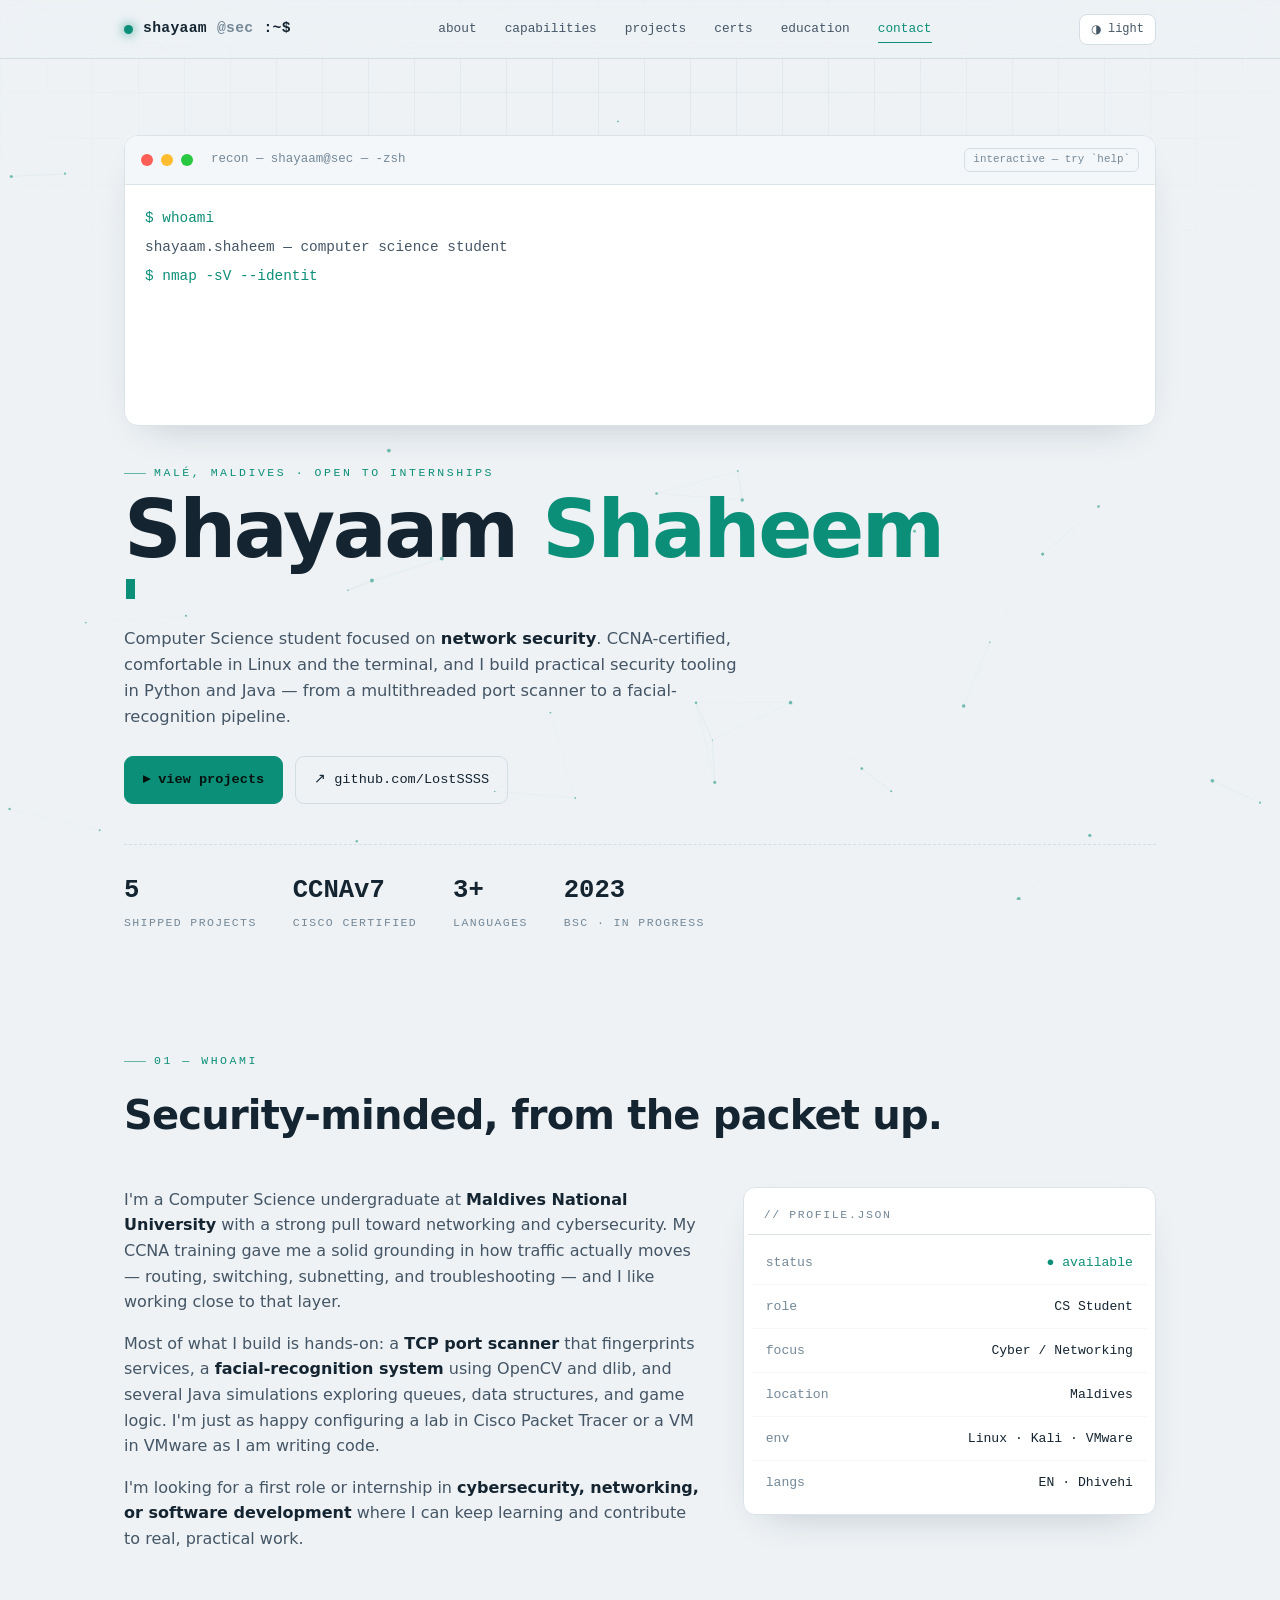
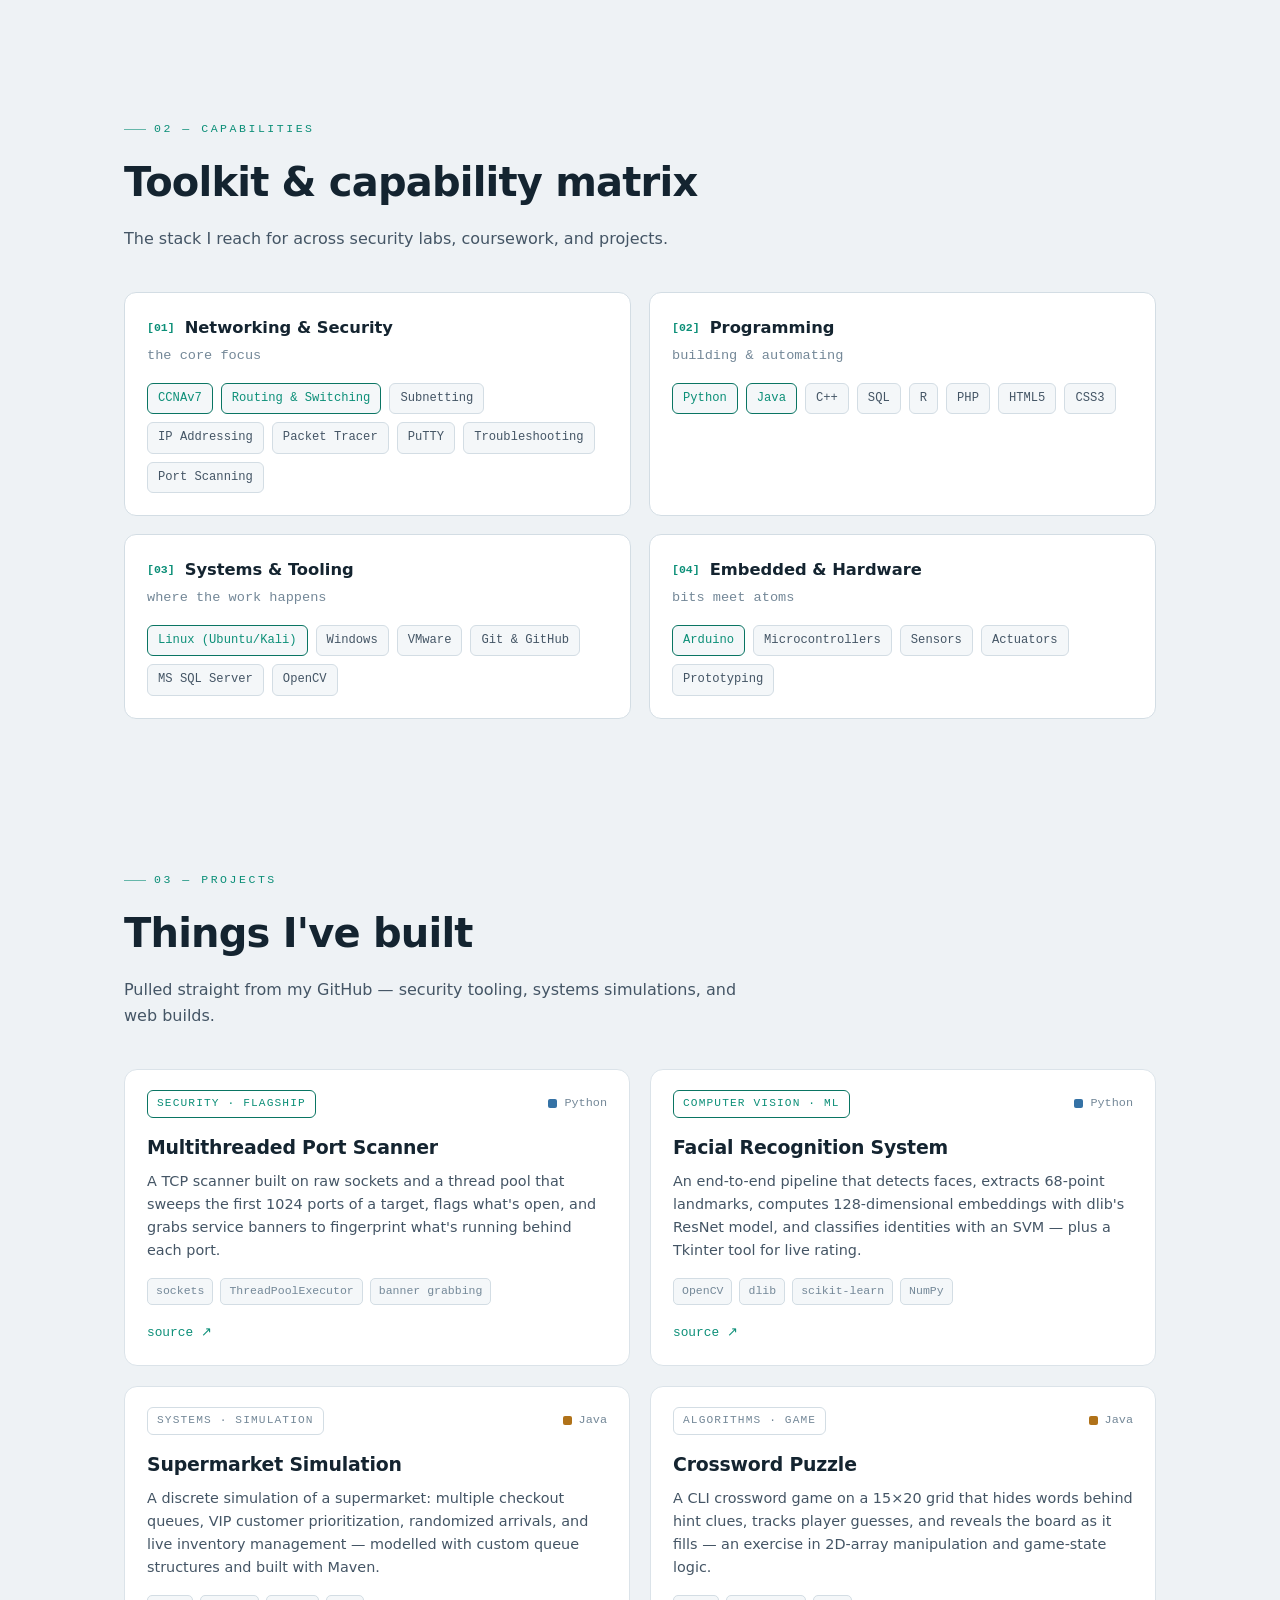
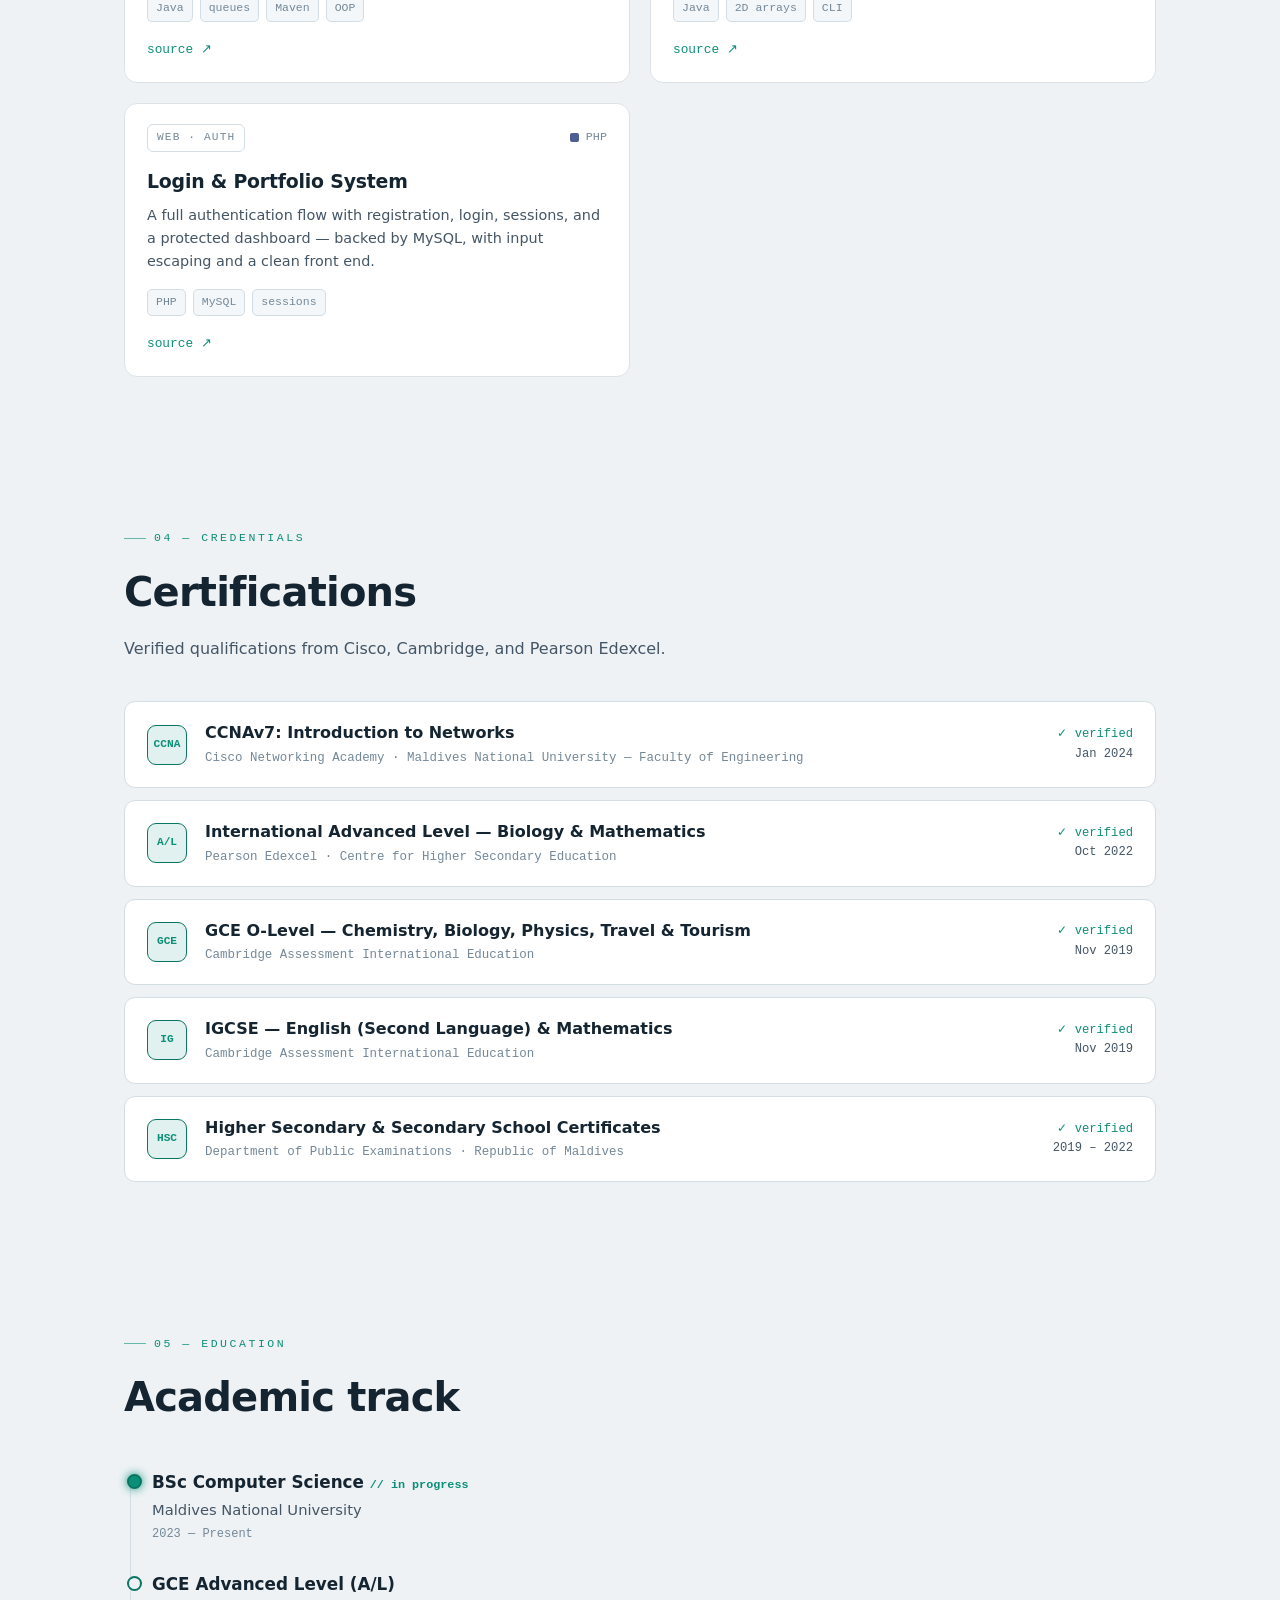
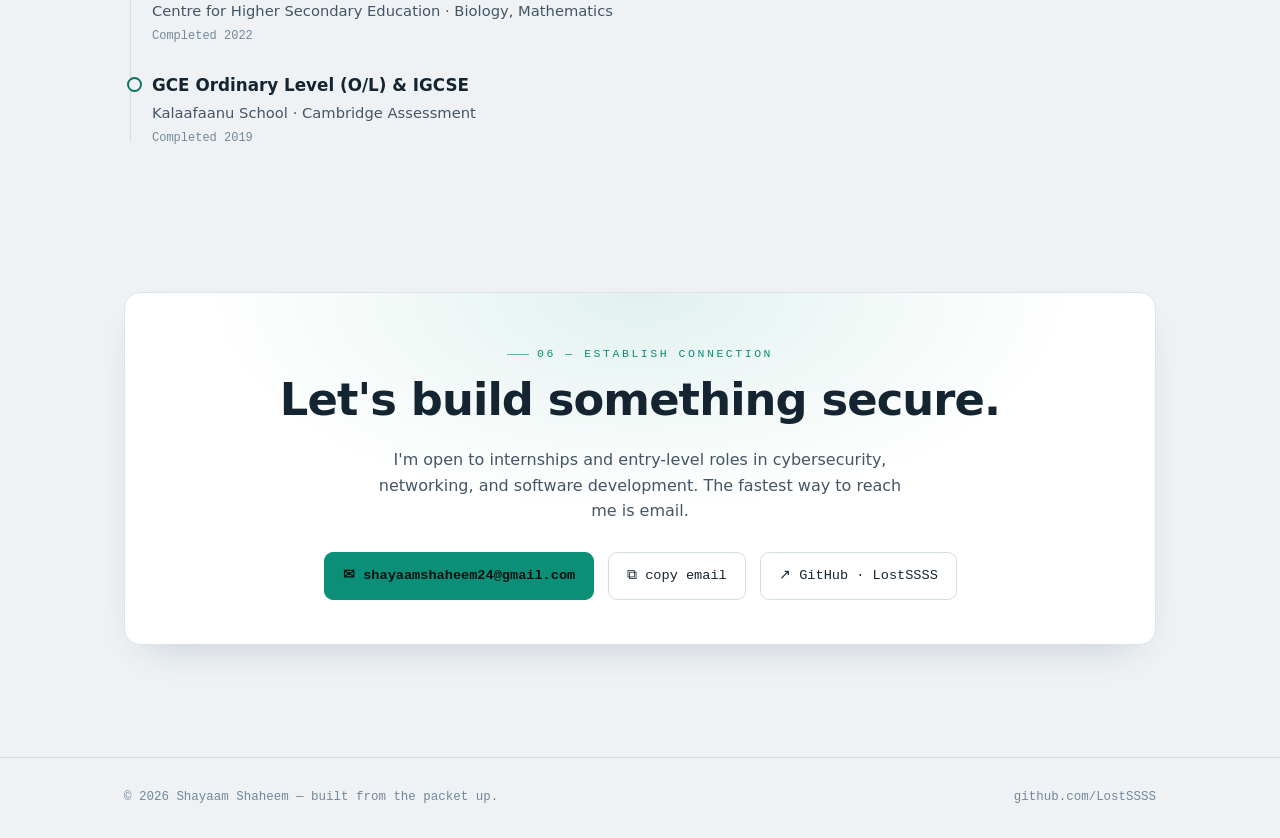
==== commit c2e7920b: "Hide Razer landing page project Comment out the Razer card, its terminal `projects` entry, and drop " ====
--- a/index.html
+++ b/index.html
@@ -438,7 +438,7 @@
         <a class="btn ghost magnetic" href="https://github.com/LostSSSS" target="_blank" rel="noopener">↗ github.com/LostSSSS</a>
       </div>
       <div class="stat-row">
-        <div class="stat"><span class="n" data-count="6">0</span><span class="l">shipped projects</span></div>
+        <div class="stat"><span class="n" data-count="5">0</span><span class="l">shipped projects</span></div>
         <div class="stat"><span class="n">CCNAv7</span><span class="l">cisco certified</span></div>
         <div class="stat"><span class="n" data-count="3" data-suffix="+">0</span><span class="l">languages</span></div>
         <div class="stat"><span class="n" data-count="2023" data-from="1990">1990</span><span class="l">bsc · in progress</span></div>
@@ -601,6 +601,11 @@
         </div>
       </article>
 
+      <!-- ===== HIDDEN PROJECT: Razer Landing Page =====================
+           To show it again: delete this comment's opening line above and
+           the closing line below (i.e. un-comment the <article>), then bump
+           the "shipped projects" stat back up (search: data-count) and
+           un-comment the matching [6] line in the terminal `projects` command.
       <article class="proj reveal">
         <div class="proj-top">
           <span class="proj-tag">web · frontend</span>
@@ -613,6 +618,7 @@
           <div class="proj-links"><a href="https://github.com/LostSSSS/razer" target="_blank" rel="noopener">source ↗</a></div>
         </div>
       </article>
+      ===== END HIDDEN PROJECT ===================================== -->
 
     </div>
   </div>
@@ -999,7 +1005,8 @@
       addLine('[3] supermarket-sim — java queue simulation  <a href="https://github.com/LostSSSS/SupermarketSimulation" target="_blank" rel="noopener">src</a>', "term-out", true);
       addLine('[4] crossword — java CLI puzzle game  <a href="https://github.com/LostSSSS/CrosswordPuzzle" target="_blank" rel="noopener">src</a>', "term-out", true);
       addLine('[5] login-system — php + mysql auth  <a href="https://github.com/LostSSSS/Login-page-with-a-portfolio" target="_blank" rel="noopener">src</a>', "term-out", true);
-      addLine('[6] razer-landing — responsive html/css  <a href="https://github.com/LostSSSS/razer" target="_blank" rel="noopener">src</a>', "term-out", true);
+      // HIDDEN — un-comment to show Razer landing page again (see project card comment):
+      // addLine('[6] razer-landing — responsive html/css  <a href="https://github.com/LostSSSS/razer" target="_blank" rel="noopener">src</a>', "term-out", true);
     },
     certs: function () {
       addLine("✓ CCNAv7: Introduction to Networks — Cisco (2024)", "ok");
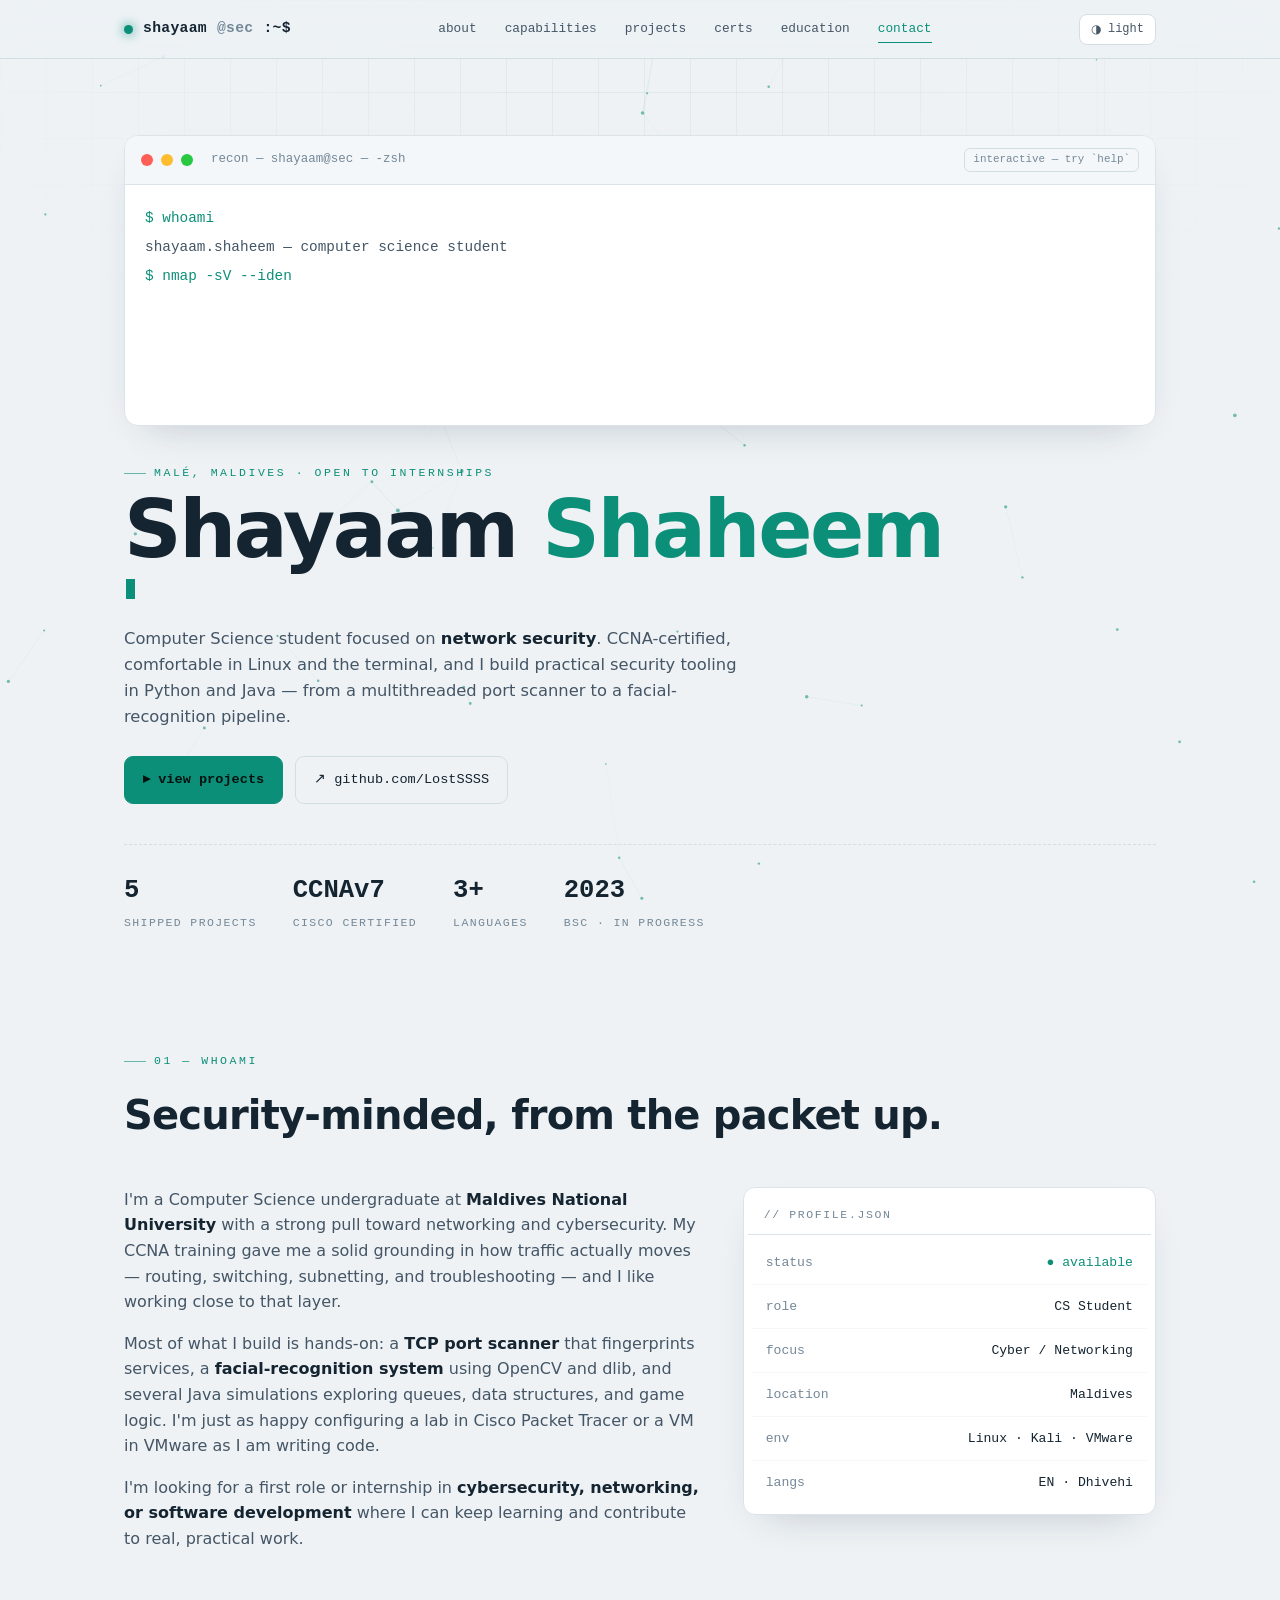
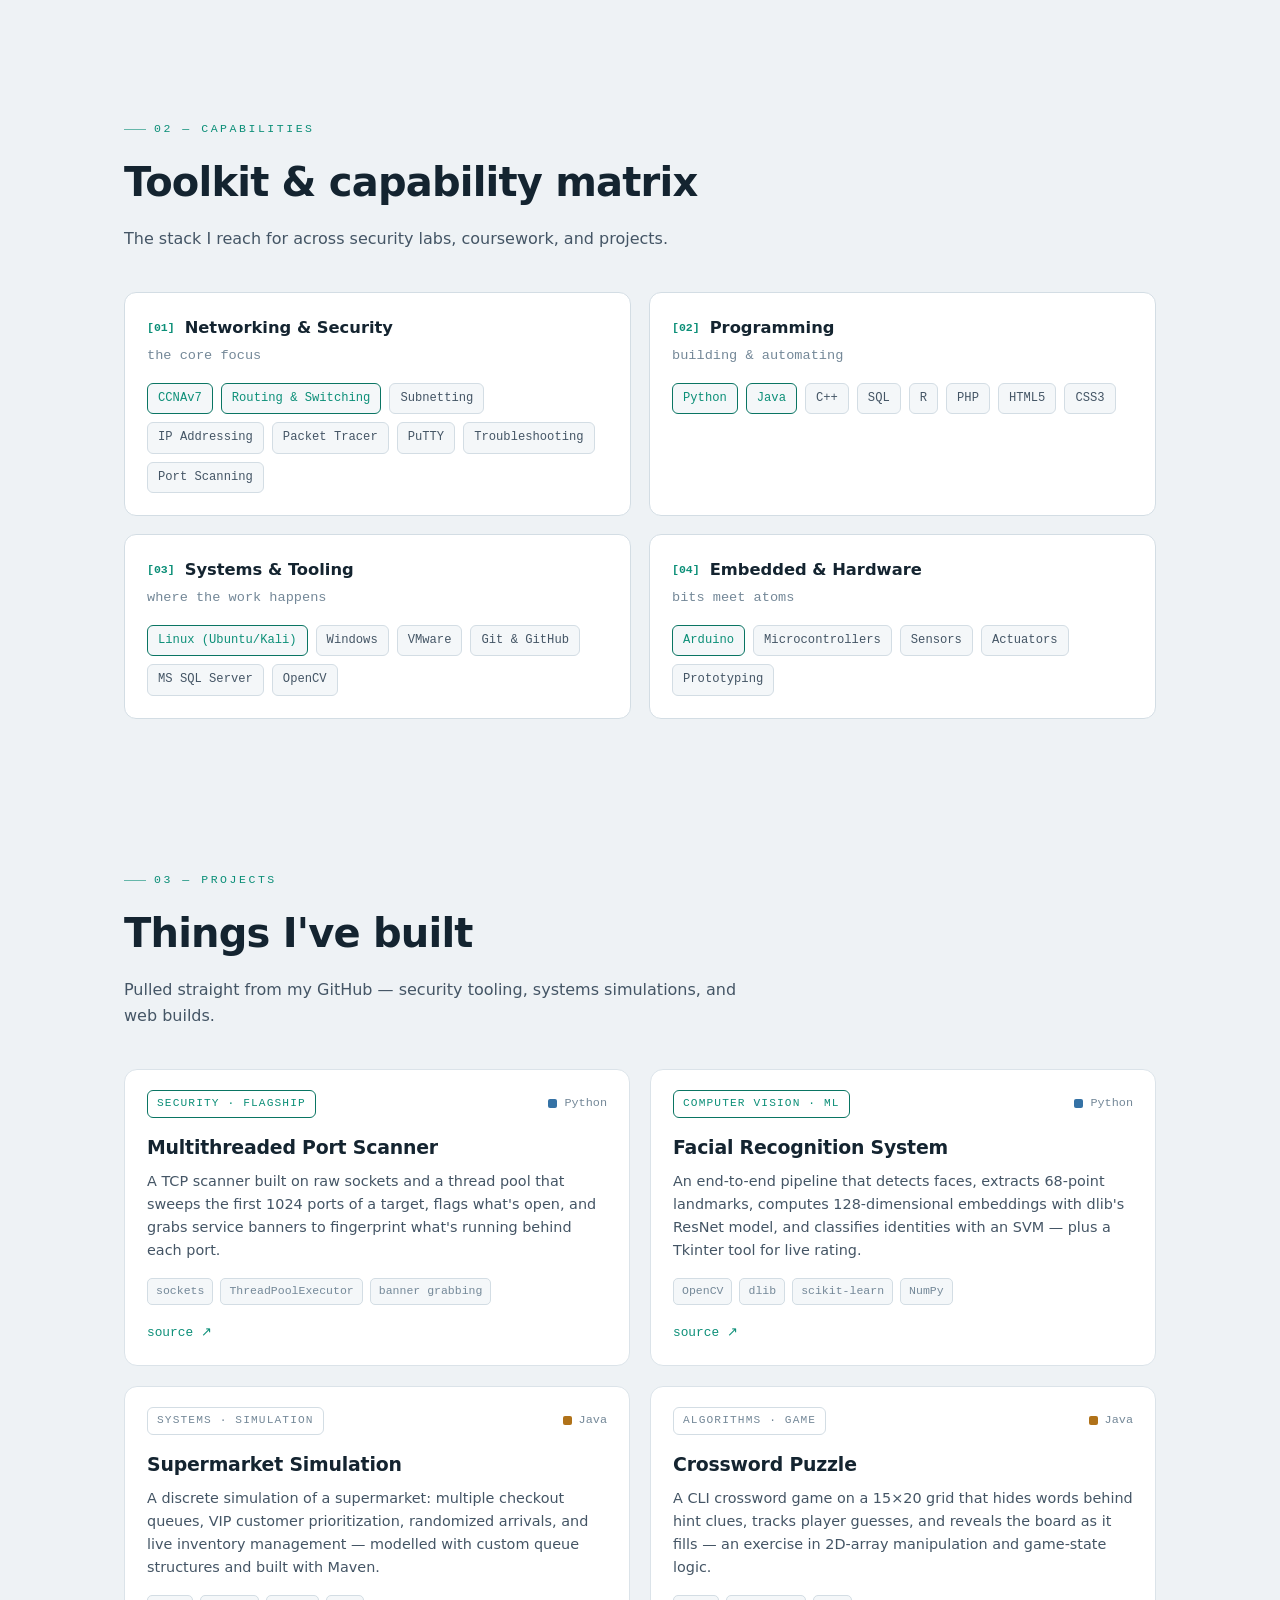
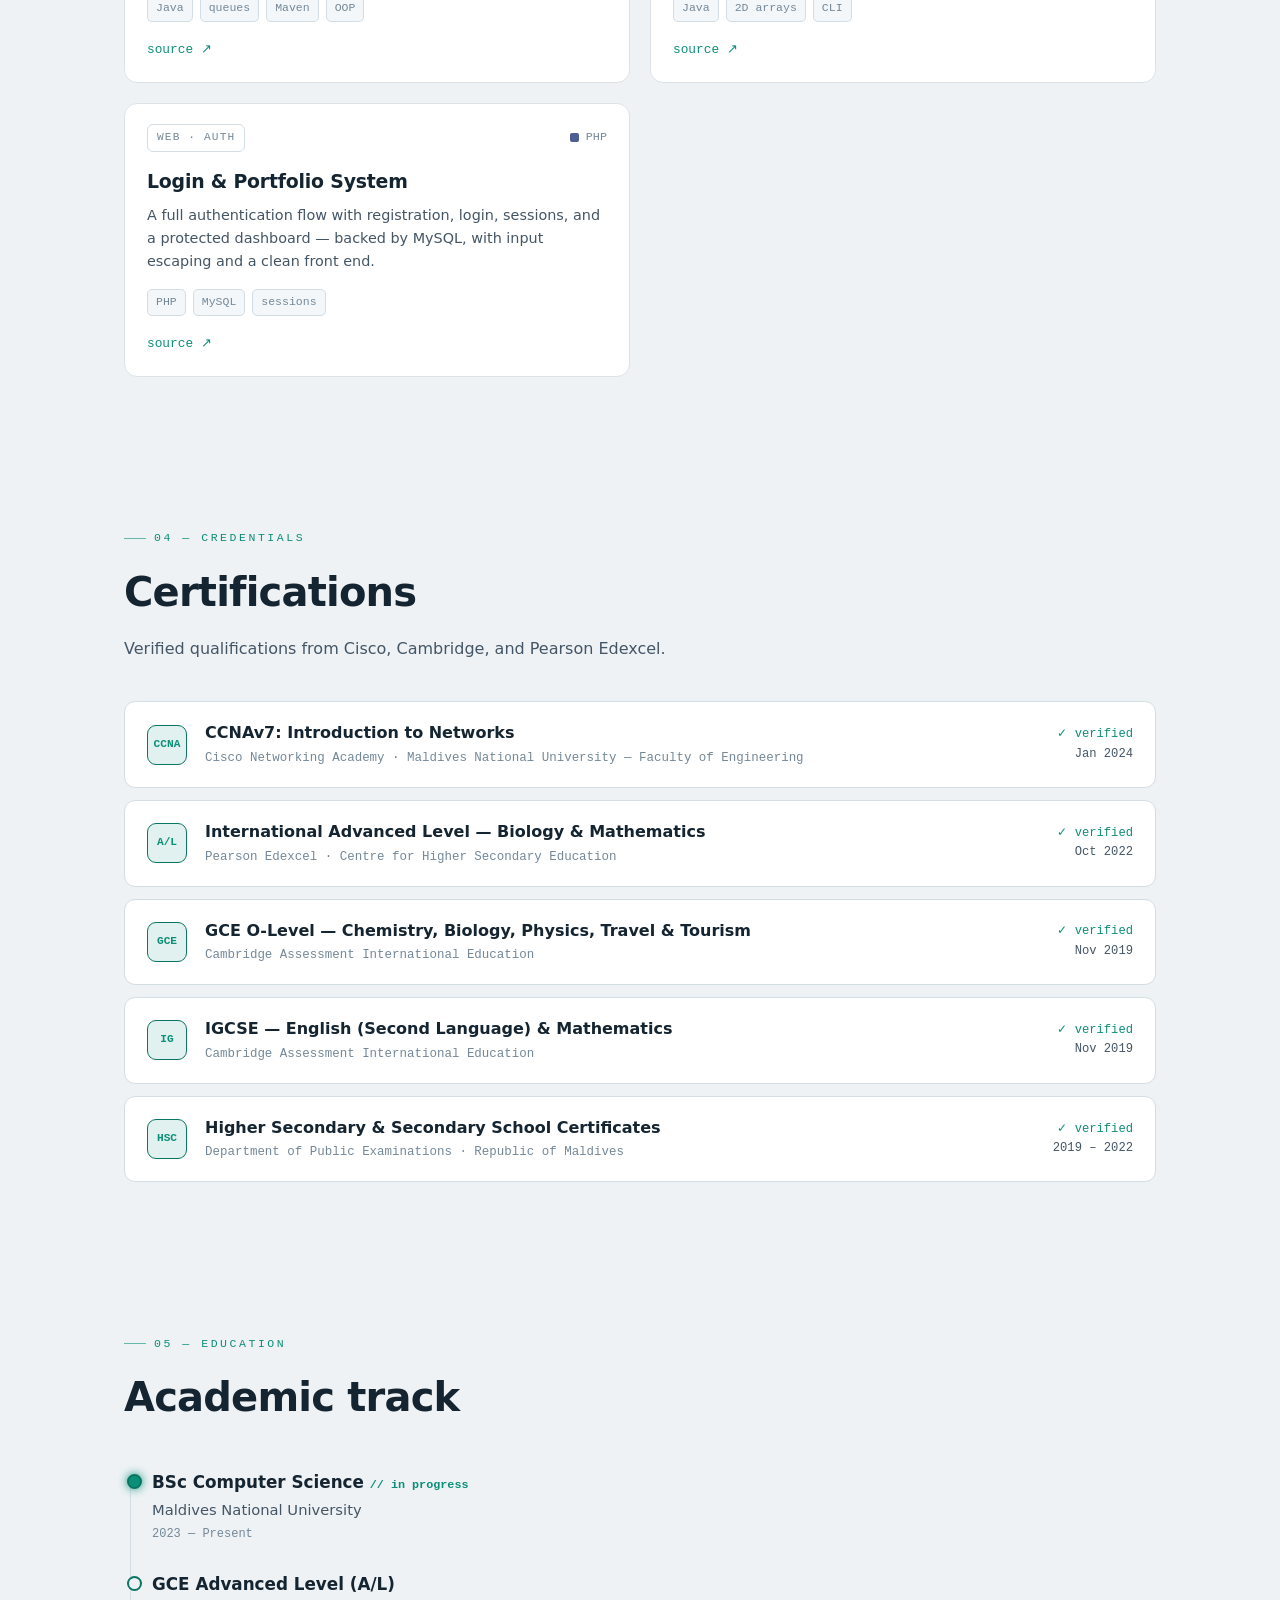
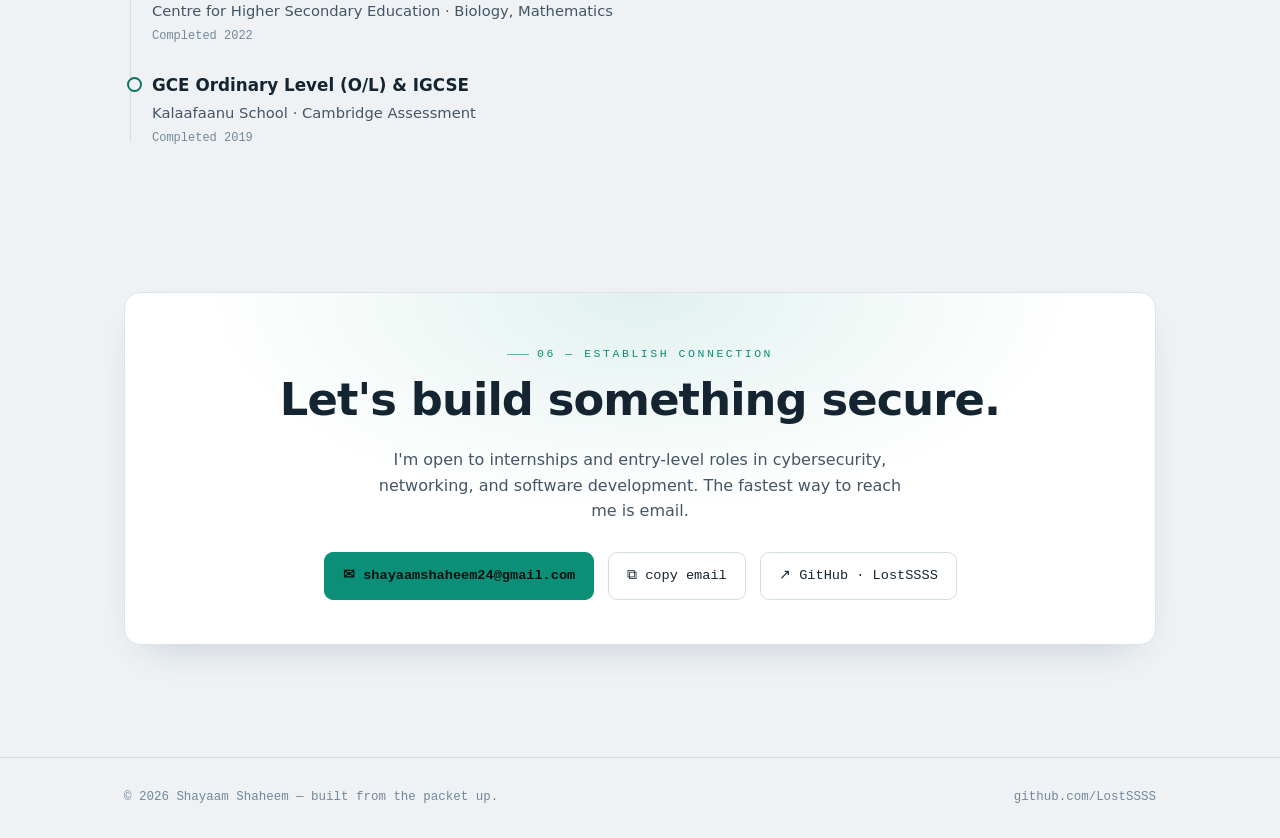
==== commit 1942f959: "Remove Razer landing page project entirely Delete the commented-out Razer card, its terminal entry, " ====
--- a/index.html
+++ b/index.html
@@ -601,25 +601,6 @@
         </div>
       </article>
 
-      <!-- ===== HIDDEN PROJECT: Razer Landing Page =====================
-           To show it again: delete this comment's opening line above and
-           the closing line below (i.e. un-comment the <article>), then bump
-           the "shipped projects" stat back up (search: data-count) and
-           un-comment the matching [6] line in the terminal `projects` command.
-      <article class="proj reveal">
-        <div class="proj-top">
-          <span class="proj-tag">web · frontend</span>
-          <span class="proj-lang"><span class="sw" style="background:#e34c26"></span>HTML/CSS</span>
-        </div>
-        <div class="proj-body">
-          <h3>Razer Landing Page</h3>
-          <p>A responsive product landing page recreating the Razer aesthetic — collapsible navigation, a hero showcase, and a product grid — hand-built to sharpen layout and CSS fundamentals.</p>
-          <div class="proj-stack"><span>HTML5</span><span>CSS3</span><span>responsive</span></div>
-          <div class="proj-links"><a href="https://github.com/LostSSSS/razer" target="_blank" rel="noopener">source ↗</a></div>
-        </div>
-      </article>
-      ===== END HIDDEN PROJECT ===================================== -->
-
     </div>
   </div>
 </section>
@@ -1005,8 +986,6 @@
       addLine('[3] supermarket-sim — java queue simulation  <a href="https://github.com/LostSSSS/SupermarketSimulation" target="_blank" rel="noopener">src</a>', "term-out", true);
       addLine('[4] crossword — java CLI puzzle game  <a href="https://github.com/LostSSSS/CrosswordPuzzle" target="_blank" rel="noopener">src</a>', "term-out", true);
       addLine('[5] login-system — php + mysql auth  <a href="https://github.com/LostSSSS/Login-page-with-a-portfolio" target="_blank" rel="noopener">src</a>', "term-out", true);
-      // HIDDEN — un-comment to show Razer landing page again (see project card comment):
-      // addLine('[6] razer-landing — responsive html/css  <a href="https://github.com/LostSSSS/razer" target="_blank" rel="noopener">src</a>', "term-out", true);
     },
     certs: function () {
       addLine("✓ CCNAv7: Introduction to Networks — Cisco (2024)", "ok");
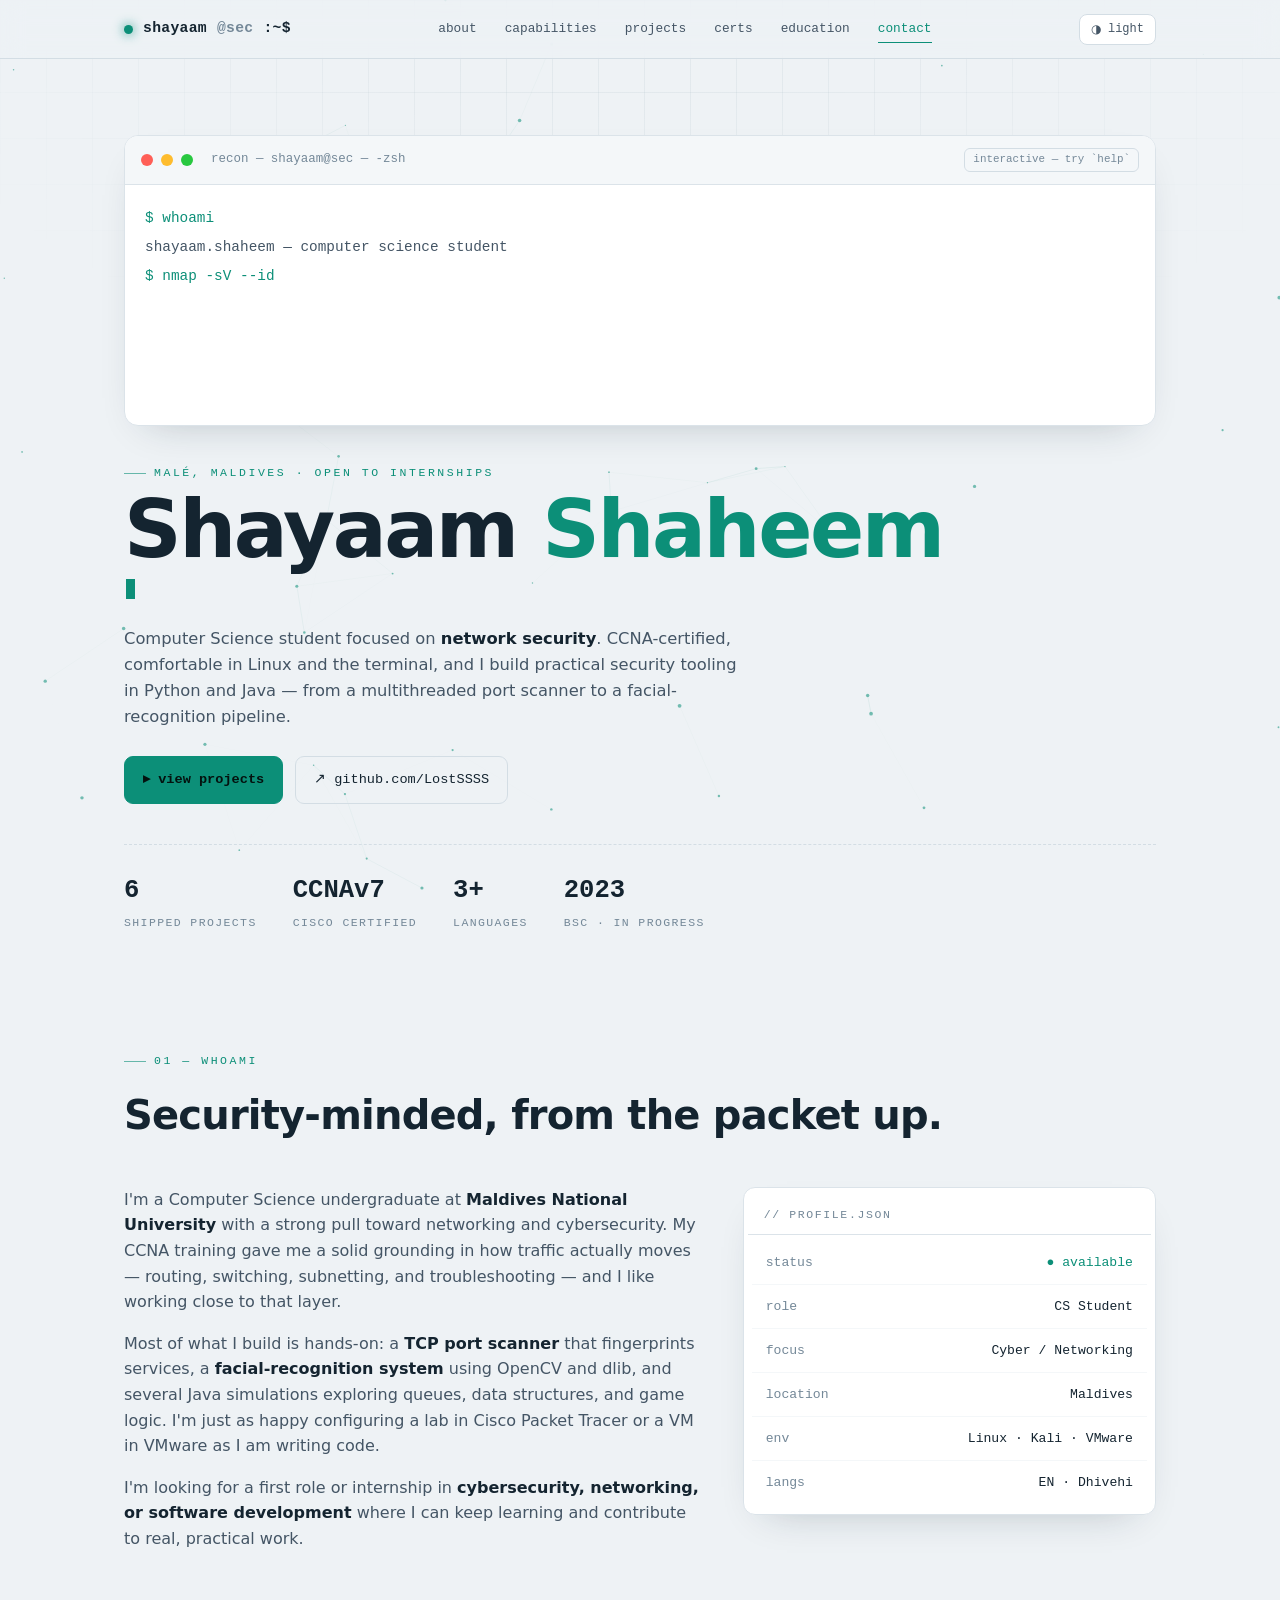
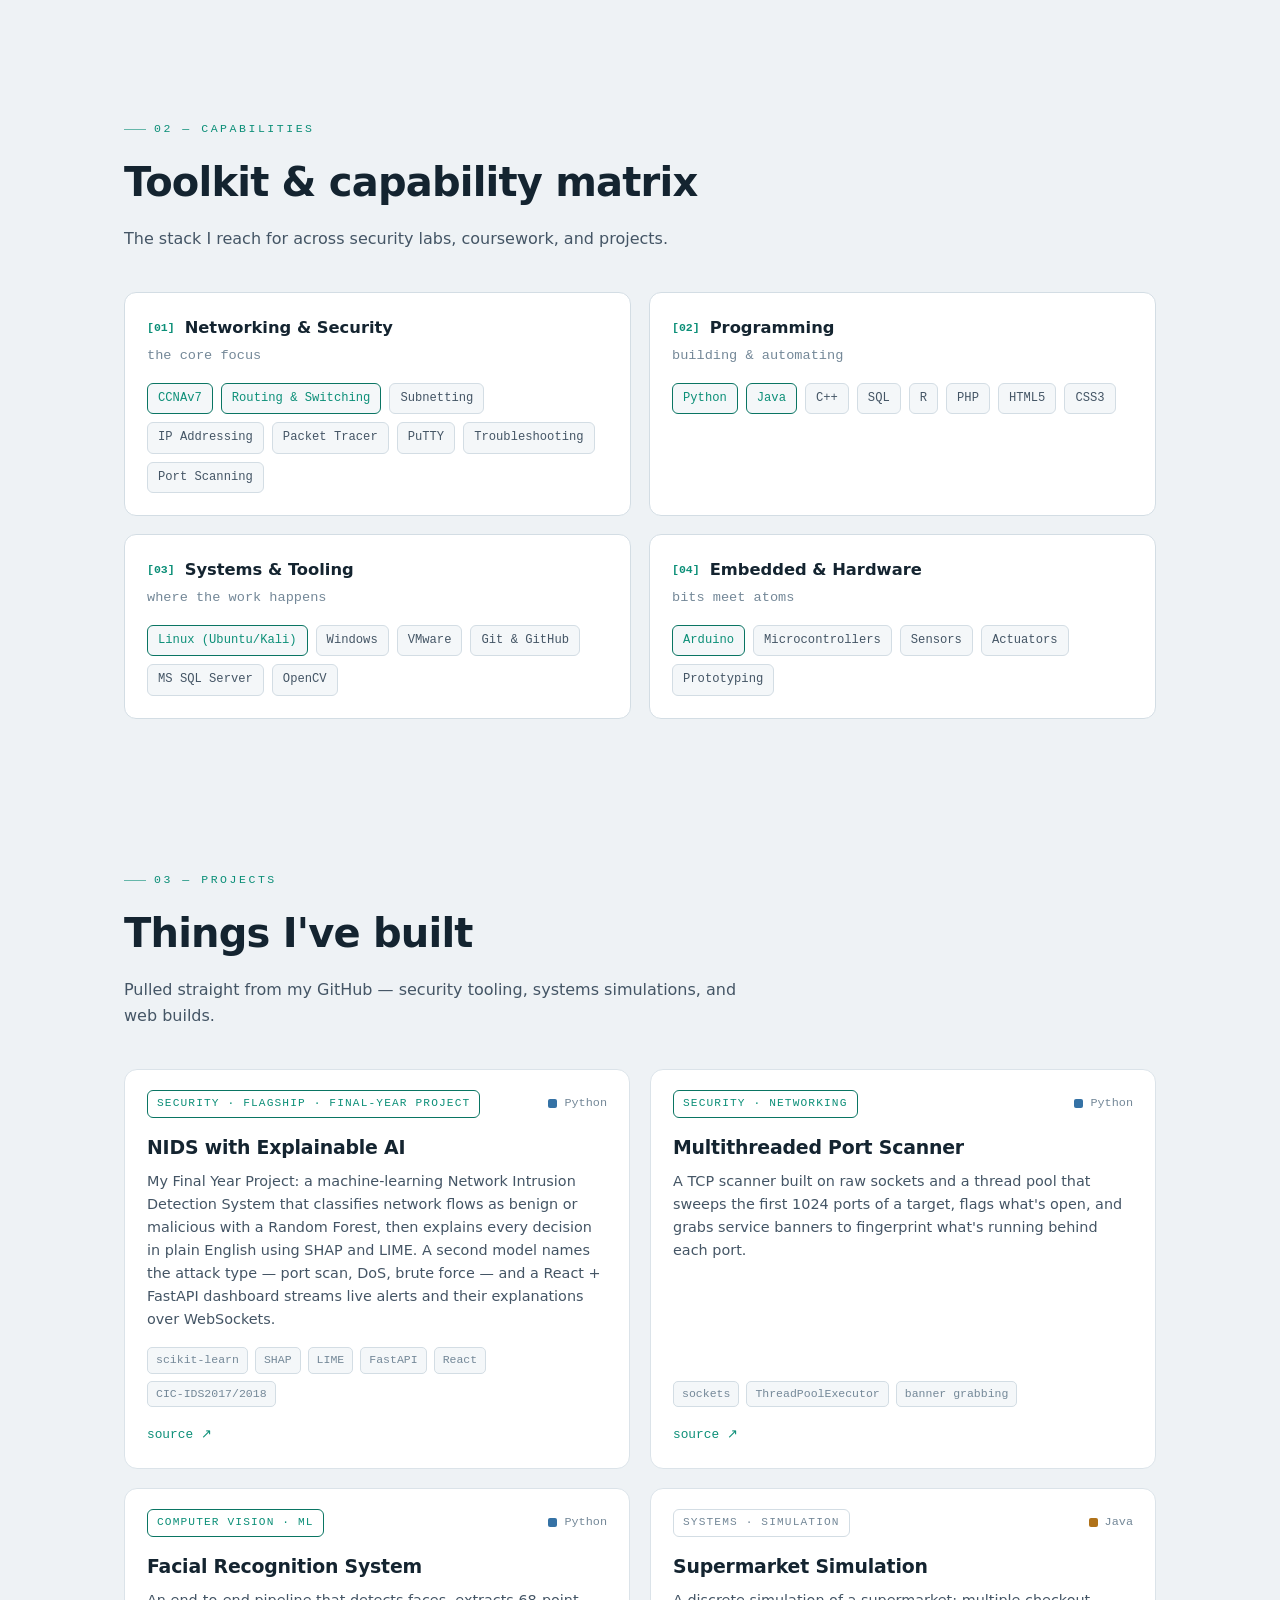
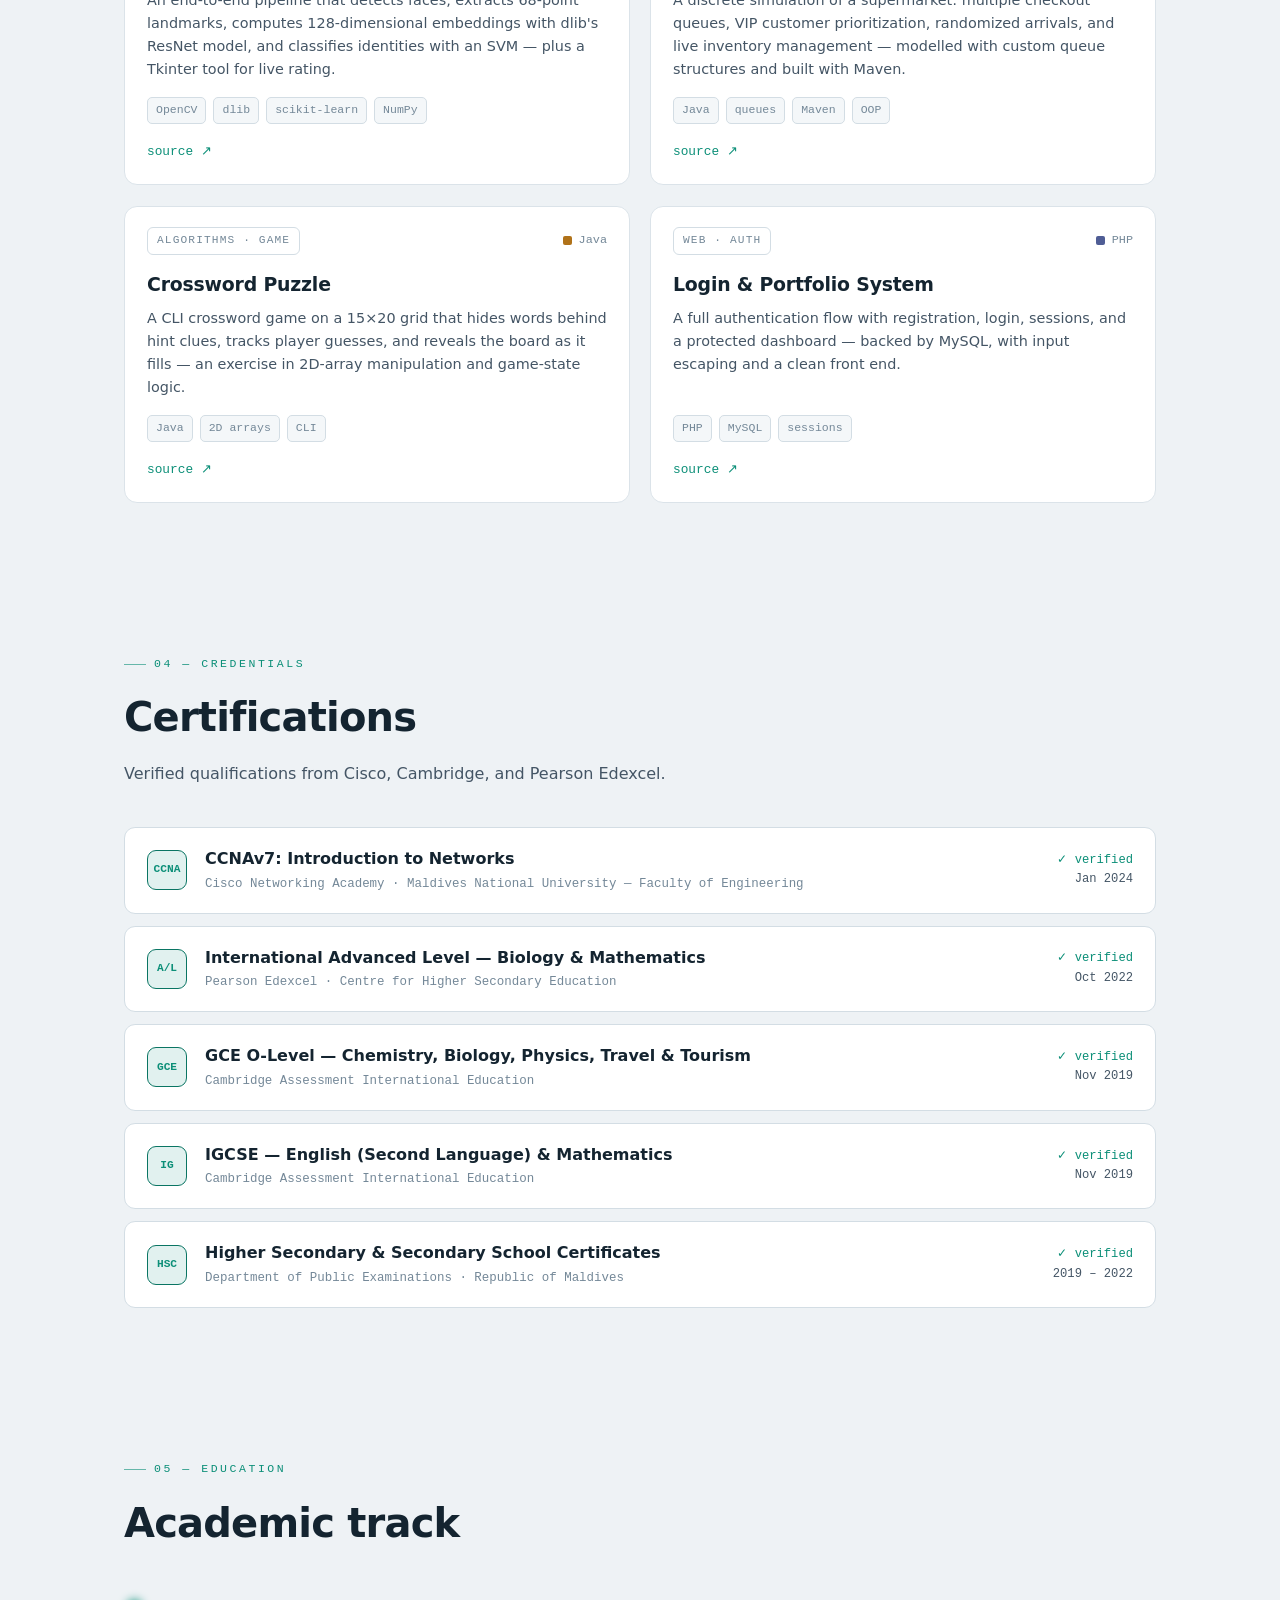
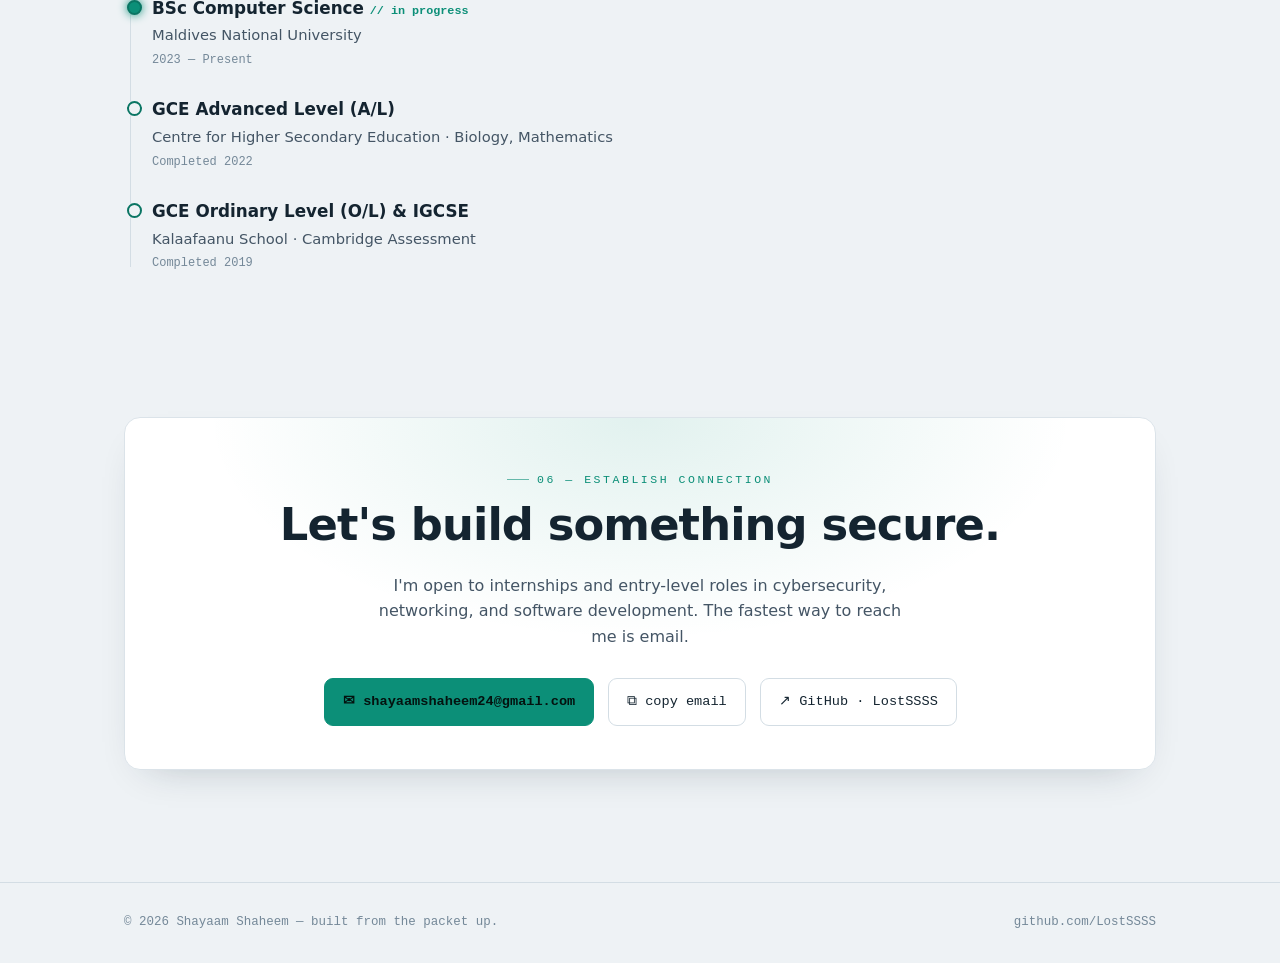
==== commit 6f789457: "Add FYP as flagship project: NIDS with Explainable AI Random Forest intrusion detection with SHAP/LI" ====
--- a/index.html
+++ b/index.html
@@ -438,7 +438,7 @@
         <a class="btn ghost magnetic" href="https://github.com/LostSSSS" target="_blank" rel="noopener">↗ github.com/LostSSSS</a>
       </div>
       <div class="stat-row">
-        <div class="stat"><span class="n" data-count="5">0</span><span class="l">shipped projects</span></div>
+        <div class="stat"><span class="n" data-count="6">0</span><span class="l">shipped projects</span></div>
         <div class="stat"><span class="n">CCNAv7</span><span class="l">cisco certified</span></div>
         <div class="stat"><span class="n" data-count="3" data-suffix="+">0</span><span class="l">languages</span></div>
         <div class="stat"><span class="n" data-count="2023" data-from="1990">1990</span><span class="l">bsc · in progress</span></div>
@@ -538,7 +538,20 @@
 
       <article class="proj reveal">
         <div class="proj-top">
-          <span class="proj-tag sec">security · flagship</span>
+          <span class="proj-tag sec">security · flagship · final-year project</span>
+          <span class="proj-lang"><span class="sw" style="background:#3572A5"></span>Python</span>
+        </div>
+        <div class="proj-body">
+          <h3>NIDS with Explainable AI</h3>
+          <p>My Final Year Project: a machine-learning Network Intrusion Detection System that classifies network flows as benign or malicious with a Random Forest, then explains every decision in plain English using SHAP and LIME. A second model names the attack type — port scan, DoS, brute force — and a React + FastAPI dashboard streams live alerts and their explanations over WebSockets.</p>
+          <div class="proj-stack"><span>scikit-learn</span><span>SHAP</span><span>LIME</span><span>FastAPI</span><span>React</span><span>CIC-IDS2017/2018</span></div>
+          <div class="proj-links"><a href="https://github.com/LostSSSS/FYP" target="_blank" rel="noopener">source ↗</a></div>
+        </div>
+      </article>
+
+      <article class="proj reveal">
+        <div class="proj-top">
+          <span class="proj-tag sec">security · networking</span>
           <span class="proj-lang"><span class="sw" style="background:#3572A5"></span>Python</span>
         </div>
         <div class="proj-body">
@@ -981,11 +994,12 @@
       addLine("embedded: arduino, sensors, microcontrollers", "term-out");
     },
     projects: function () {
-      addLine('[1] port-scanner — multithreaded TCP scanner + banner grabbing  <a href="https://github.com/LostSSSS/Port-Scanner" target="_blank" rel="noopener">src</a>', "term-out", true);
-      addLine('[2] facial-recognition — opencv + dlib + svm pipeline  <a href="https://github.com/LostSSSS/Facial_recognition_project" target="_blank" rel="noopener">src</a>', "term-out", true);
-      addLine('[3] supermarket-sim — java queue simulation  <a href="https://github.com/LostSSSS/SupermarketSimulation" target="_blank" rel="noopener">src</a>', "term-out", true);
-      addLine('[4] crossword — java CLI puzzle game  <a href="https://github.com/LostSSSS/CrosswordPuzzle" target="_blank" rel="noopener">src</a>', "term-out", true);
-      addLine('[5] login-system — php + mysql auth  <a href="https://github.com/LostSSSS/Login-page-with-a-portfolio" target="_blank" rel="noopener">src</a>', "term-out", true);
+      addLine('[1] nids-xai — ML intrusion detection + SHAP/LIME explanations (FYP)  <a href="https://github.com/LostSSSS/FYP" target="_blank" rel="noopener">src</a>', "term-out", true);
+      addLine('[2] port-scanner — multithreaded TCP scanner + banner grabbing  <a href="https://github.com/LostSSSS/Port-Scanner" target="_blank" rel="noopener">src</a>', "term-out", true);
+      addLine('[3] facial-recognition — opencv + dlib + svm pipeline  <a href="https://github.com/LostSSSS/Facial_recognition_project" target="_blank" rel="noopener">src</a>', "term-out", true);
+      addLine('[4] supermarket-sim — java queue simulation  <a href="https://github.com/LostSSSS/SupermarketSimulation" target="_blank" rel="noopener">src</a>', "term-out", true);
+      addLine('[5] crossword — java CLI puzzle game  <a href="https://github.com/LostSSSS/CrosswordPuzzle" target="_blank" rel="noopener">src</a>', "term-out", true);
+      addLine('[6] login-system — php + mysql auth  <a href="https://github.com/LostSSSS/Login-page-with-a-portfolio" target="_blank" rel="noopener">src</a>', "term-out", true);
     },
     certs: function () {
       addLine("✓ CCNAv7: Introduction to Networks — Cisco (2024)", "ok");
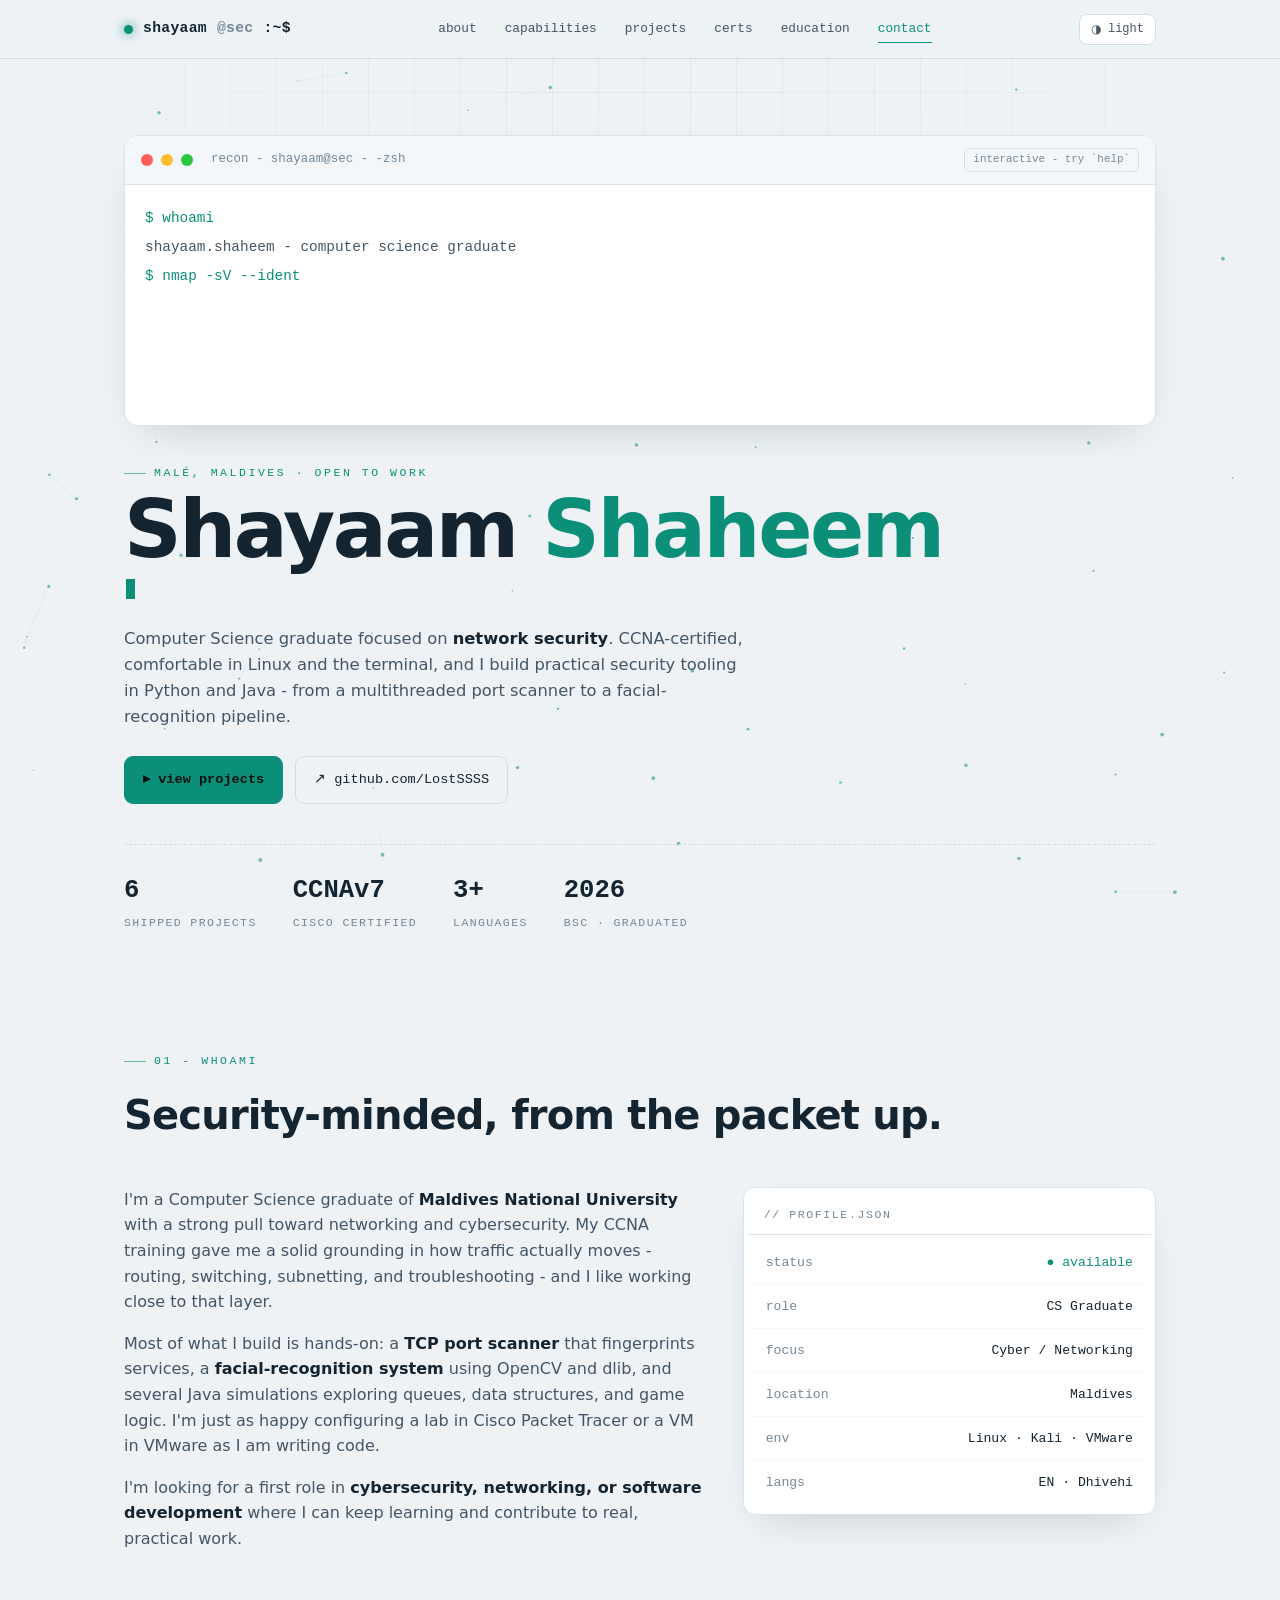
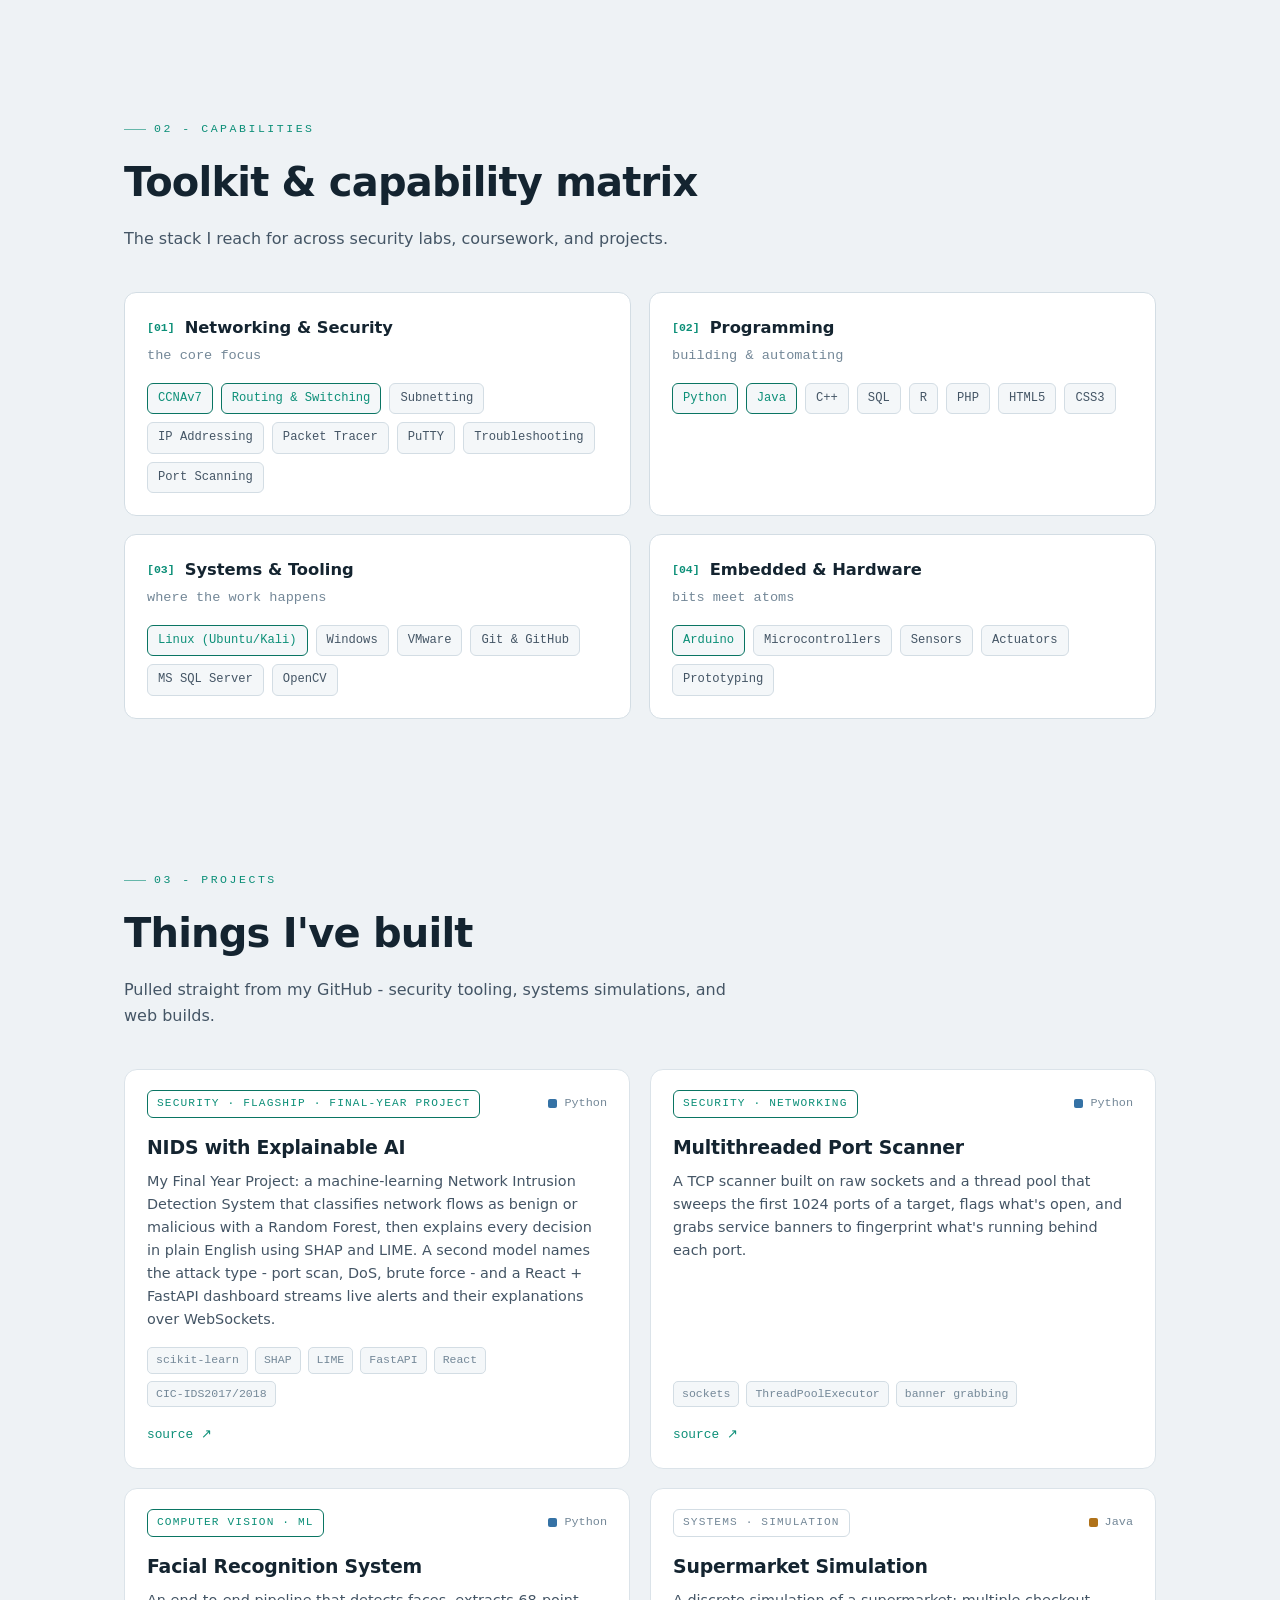
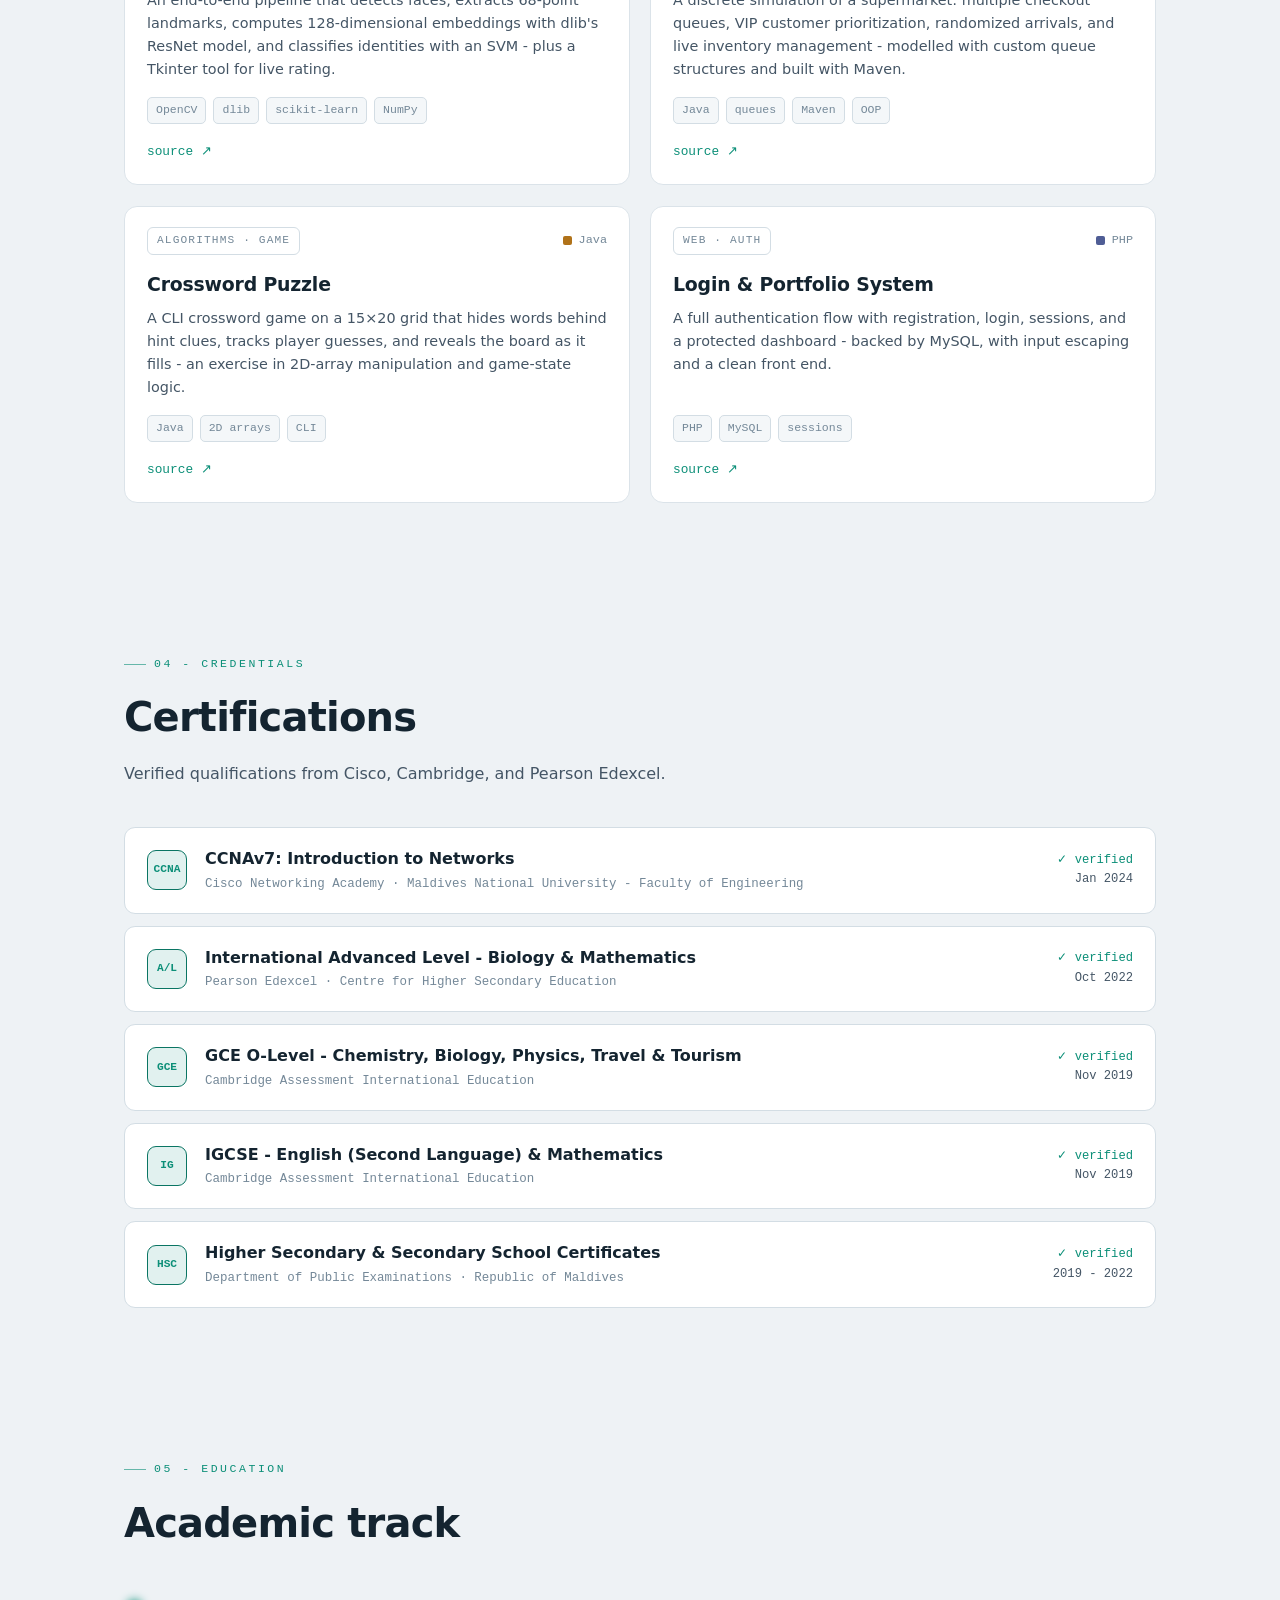
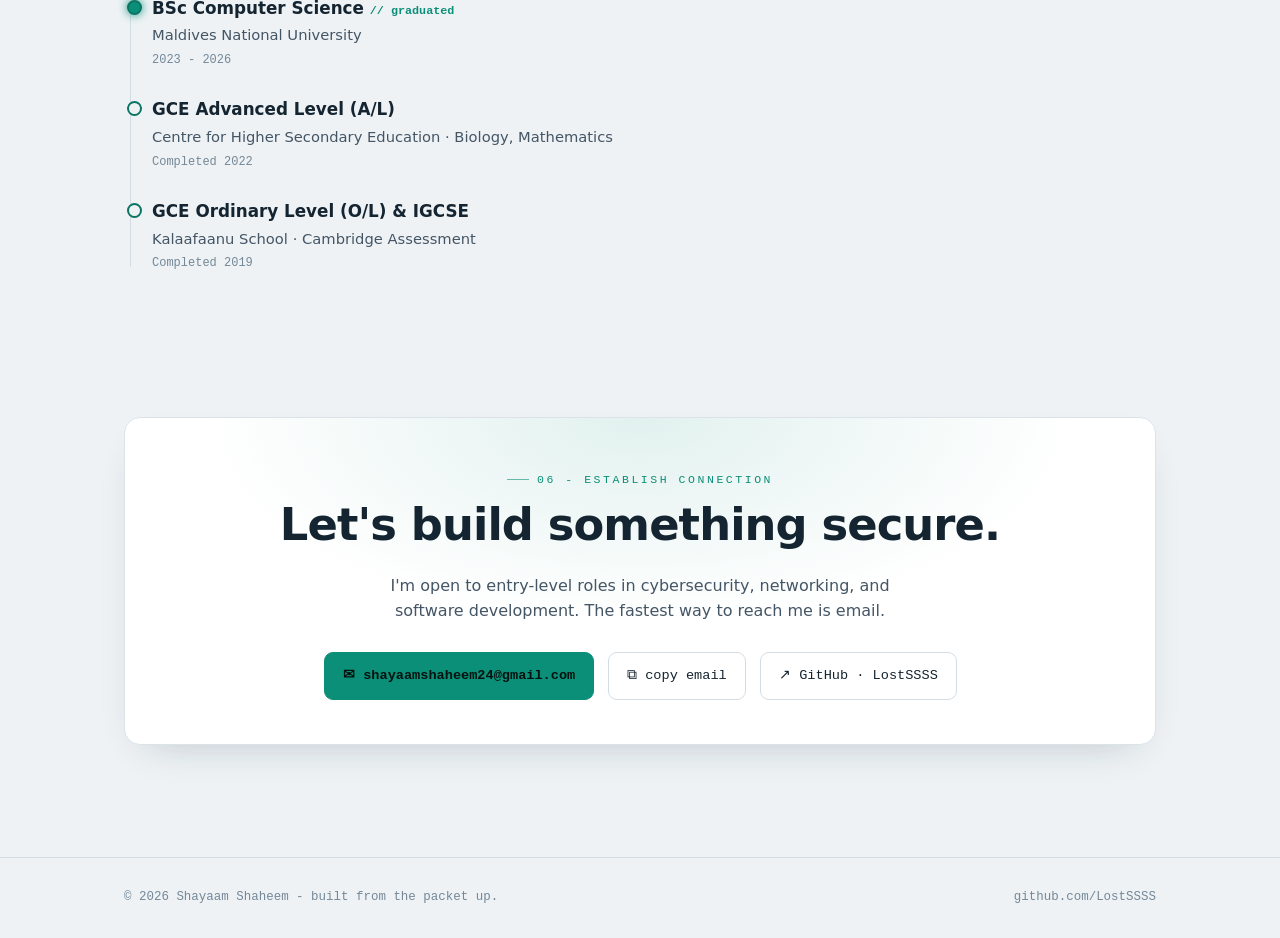
==== commit 4f2fbb0a: "Split site into structured files; remove em dashes; mark degree complete - Extract CSS to css/styles" ====
--- a/index.html
+++ b/index.html
@@ -3,391 +3,13 @@
 <head>
 <meta charset="UTF-8" />
 <meta name="viewport" content="width=device-width, initial-scale=1.0" />
-<title>Shayaam Shaheem — Cybersecurity &amp; Networking</title>
-<meta name="description" content="Portfolio of Shayaam Shaheem — aspiring cybersecurity and networking specialist, Computer Science student at Maldives National University. CCNA-certified. Python, Java, and security tooling." />
+<title>Shayaam Shaheem - Cybersecurity &amp; Networking</title>
+<meta name="description" content="Portfolio of Shayaam Shaheem - cybersecurity and networking specialist, Computer Science graduate of Maldives National University. CCNA-certified. Python, Java, and security tooling." />
 <meta name="author" content="Shayaam Shaheem" />
-<meta property="og:title" content="Shayaam Shaheem — Cybersecurity &amp; Networking" />
-<meta property="og:description" content="Aspiring cybersecurity & networking specialist. CCNA-certified CS student building security tools in Python & Java." />
+<meta property="og:title" content="Shayaam Shaheem - Cybersecurity &amp; Networking" />
+<meta property="og:description" content="Cybersecurity & networking specialist. CCNA-certified CS graduate building security tools in Python & Java." />
 <meta property="og:type" content="website" />
-<style>
-/* ============================================================
-   TOKENS — dark (default): a terminal screen.
-   Light: a cool blueprint / security-report paper.
-   ============================================================ */
-:root {
-  --bg:            #080b11;
-  --bg-grid:       rgba(67, 224, 196, 0.05);
-  --surface:       #0f1620;
-  --surface-2:     #131c28;
-  --surface-line:  #1f2b3a;
-  --line:          #223042;
-  --ink:           #e7eef6;
-  --ink-soft:      #9fb0c3;
-  --ink-faint:     #64788e;
-  --accent:        #43e0c4;
-  --accent-dim:    #2aa892;
-  --accent-glow:   rgba(67, 224, 196, 0.16);
-  --amber:         #f5b451;
-  --danger:        #ff6b6b;
-  --sel:           rgba(67, 224, 196, 0.28);
-  --shadow:        0 18px 50px -24px rgba(0,0,0,0.85);
-  --mono: ui-monospace, "JetBrains Mono", "SF Mono", "Cascadia Code", Menlo, Consolas, monospace;
-  --sans: "Inter", system-ui, -apple-system, "Segoe UI", Roboto, Helvetica, Arial, sans-serif;
-  --maxw: 1080px;
-}
-@media (prefers-color-scheme: light) {
-  :root {
-    --bg:            #eef2f5;
-    --bg-grid:       rgba(20, 70, 90, 0.05);
-    --surface:       #ffffff;
-    --surface-2:     #f4f7f9;
-    --surface-line:  #dbe3e9;
-    --line:          #d3dde4;
-    --ink:           #142430;
-    --ink-soft:      #445565;
-    --ink-faint:     #748898;
-    --accent:        #0c8f78;
-    --accent-dim:    #0a7563;
-    --accent-glow:   rgba(12, 143, 120, 0.12);
-    --amber:         #b9781a;
-    --danger:        #c23b3b;
-    --sel:           rgba(12, 143, 120, 0.18);
-    --shadow:        0 16px 40px -24px rgba(20,40,55,0.30);
-  }
-}
-:root[data-theme="dark"] {
-  --bg:#080b11; --bg-grid:rgba(67,224,196,0.05); --surface:#0f1620; --surface-2:#131c28;
-  --surface-line:#1f2b3a; --line:#223042; --ink:#e7eef6; --ink-soft:#9fb0c3; --ink-faint:#64788e;
-  --accent:#43e0c4; --accent-dim:#2aa892; --accent-glow:rgba(67,224,196,0.16); --amber:#f5b451;
-  --danger:#ff6b6b; --sel:rgba(67,224,196,0.28); --shadow:0 18px 50px -24px rgba(0,0,0,0.85);
-}
-:root[data-theme="light"] {
-  --bg:#eef2f5; --bg-grid:rgba(20,70,90,0.05); --surface:#ffffff; --surface-2:#f4f7f9;
-  --surface-line:#dbe3e9; --line:#d3dde4; --ink:#142430; --ink-soft:#445565; --ink-faint:#748898;
-  --accent:#0c8f78; --accent-dim:#0a7563; --accent-glow:rgba(12,143,120,0.12); --amber:#b9781a;
-  --danger:#c23b3b; --sel:rgba(12,143,120,0.18); --shadow:0 16px 40px -24px rgba(20,40,55,0.30);
-}
-
-* { box-sizing: border-box; }
-html { scroll-behavior: smooth; }
-@media (prefers-reduced-motion: reduce) { html { scroll-behavior: auto; } }
-body {
-  margin: 0;
-  background: var(--bg);
-  color: var(--ink);
-  font-family: var(--sans);
-  line-height: 1.6;
-  -webkit-font-smoothing: antialiased;
-  text-rendering: optimizeLegibility;
-  overflow-x: hidden;
-  transition: background .35s ease, color .35s ease;
-}
-::selection { background: var(--sel); color: var(--ink); }
-a { color: inherit; text-decoration: none; }
-img { max-width: 100%; }
-
-#bg-canvas { position: fixed; inset: 0; z-index: 0; pointer-events: none; }
-.grid-overlay {
-  position: fixed; inset: 0; z-index: 0; pointer-events: none;
-  background-image:
-    linear-gradient(var(--bg-grid) 1px, transparent 1px),
-    linear-gradient(90deg, var(--bg-grid) 1px, transparent 1px);
-  background-size: 46px 46px;
-  mask-image: radial-gradient(ellipse 80% 60% at 50% 0%, #000 20%, transparent 75%);
-}
-#cursor-glow {
-  position: fixed; z-index: 0; pointer-events: none;
-  width: 520px; height: 520px; border-radius: 50%;
-  background: radial-gradient(circle, var(--accent-glow) 0%, transparent 65%);
-  transform: translate(-50%, -50%);
-  opacity: 0; transition: opacity .5s ease;
-}
-.wrap { position: relative; z-index: 1; max-width: var(--maxw); margin: 0 auto; padding: 0 24px; }
-
-/* ---------- scroll progress ---------- */
-#progress {
-  position: fixed; top: 0; left: 0; height: 2px; width: 0%;
-  background: linear-gradient(90deg, var(--accent-dim), var(--accent));
-  z-index: 60; box-shadow: 0 0 10px var(--accent-glow);
-}
-
-/* ---------- eyebrow / labels ---------- */
-.eyebrow {
-  font-family: var(--mono);
-  font-size: 0.72rem;
-  letter-spacing: 0.22em;
-  text-transform: uppercase;
-  color: var(--accent);
-  display: inline-flex; align-items: center; gap: 8px;
-}
-.eyebrow::before { content: ""; width: 22px; height: 1px; background: var(--accent); opacity: 0.6; }
-
-/* ============================================================ NAV */
-header.nav {
-  position: sticky; top: 0; z-index: 50;
-  backdrop-filter: blur(12px);
-  background: color-mix(in srgb, var(--bg) 72%, transparent);
-  border-bottom: 1px solid var(--line);
-}
-.nav-inner {
-  max-width: var(--maxw); margin: 0 auto; padding: 12px 24px;
-  display: flex; align-items: center; justify-content: space-between; gap: 16px;
-}
-.brand { font-family: var(--mono); font-weight: 700; font-size: 0.92rem; letter-spacing: 0.02em; display:flex; align-items:center; gap:10px; white-space: nowrap; }
-.brand .dot { width: 9px; height: 9px; border-radius: 50%; background: var(--accent); box-shadow: 0 0 12px var(--accent); animation: pulse 2.4s ease-in-out infinite; }
-@keyframes pulse { 0%,100%{opacity:1;transform:scale(1);} 50%{opacity:.45;transform:scale(.8);} }
-@media (prefers-reduced-motion: reduce){ .brand .dot{ animation:none; } }
-.brand .muted { color: var(--ink-faint); }
-.nav-links { display: flex; gap: 4px; align-items: center; font-family: var(--mono); font-size: 0.8rem; }
-.nav-links a {
-  color: var(--ink-soft); padding: 7px 12px; border-radius: 7px;
-  transition: color .18s, background .18s; position: relative;
-}
-.nav-links a:hover { color: var(--ink); background: var(--surface-2); }
-.nav-links a.active { color: var(--accent); }
-.nav-links a.active::after {
-  content: ""; position: absolute; left: 12px; right: 12px; bottom: 3px; height: 1px; background: var(--accent);
-}
-.nav-right { display: flex; align-items: center; gap: 8px; }
-.theme-btn, .nav-burger {
-  font-family: var(--mono); font-size: 0.75rem; color: var(--ink-soft);
-  background: var(--surface); border: 1px solid var(--line); border-radius: 8px;
-  padding: 7px 11px; cursor: pointer; display: inline-flex; align-items: center; gap: 7px;
-  transition: border-color .18s, color .18s;
-}
-.theme-btn:hover, .nav-burger:hover { color: var(--ink); border-color: var(--accent-dim); }
-.nav-burger { display: none; font-size: 1rem; line-height: 1; padding: 6px 10px; }
-@media (max-width: 800px) {
-  .nav-links {
-    display: none;
-    position: absolute; top: 100%; left: 0; right: 0;
-    flex-direction: column; align-items: stretch; gap: 2px;
-    background: color-mix(in srgb, var(--bg) 92%, transparent);
-    backdrop-filter: blur(14px);
-    border-bottom: 1px solid var(--line);
-    padding: 10px 16px 14px;
-  }
-  .nav-links a { padding: 12px 14px; font-size: 0.9rem; }
-  .nav-links a.active::after { display: none; }
-  .nav-links.open { display: flex; animation: slideDown .22s ease both; }
-  @keyframes slideDown { from { opacity: 0; transform: translateY(-8px); } to { opacity: 1; transform: none; } }
-  @media (prefers-reduced-motion: reduce){ .nav-links.open { animation: none; } }
-  .nav-burger { display: inline-flex; }
-}
-
-/* ============================================================ HERO */
-.hero { padding: clamp(40px, 8vw, 76px) 0 40px; }
-.term {
-  border: 1px solid var(--surface-line); border-radius: 14px; overflow: hidden;
-  background: var(--surface); box-shadow: var(--shadow);
-}
-.term-bar {
-  display: flex; align-items: center; gap: 8px; padding: 12px 16px;
-  border-bottom: 1px solid var(--surface-line); background: var(--surface-2);
-}
-.term-bar .tb { width: 12px; height: 12px; border-radius: 50%; background: var(--line); flex: none; }
-.term-bar .tb.r { background: #ff5f57; } .term-bar .tb.y { background: #febc2e; } .term-bar .tb.g { background: #28c840; }
-.term-bar .path { margin-left: 10px; font-family: var(--mono); font-size: 0.78rem; color: var(--ink-faint); overflow: hidden; text-overflow: ellipsis; white-space: nowrap; }
-.term-bar .hint { margin-left: auto; font-family: var(--mono); font-size: 0.68rem; color: var(--ink-faint); border: 1px solid var(--line); border-radius: 6px; padding: 2px 8px; white-space: nowrap; }
-.term-body {
-  padding: 22px 20px 24px; font-family: var(--mono);
-  font-size: clamp(0.72rem, 2.4vw, 0.9rem);
-  min-height: 240px; cursor: text;
-}
-.term-body .line { margin: 0 0 6px; color: var(--ink-soft); white-space: pre-wrap; word-break: break-word; }
-.term-body .prompt { color: var(--accent); }
-.term-body .flag { color: var(--amber); }
-.term-body .err { color: var(--danger); }
-.term-body .ok { color: var(--accent); }
-.term-out { color: var(--ink); }
-.term-body a { color: var(--accent); text-decoration: underline; text-underline-offset: 3px; }
-.term-input-line { display: flex; align-items: baseline; gap: 8px; }
-.term-input-line .ps1 { color: var(--accent); flex: none; }
-#term-input {
-  flex: 1; min-width: 40px; background: transparent; border: 0; outline: none;
-  color: var(--ink); font: inherit; caret-color: var(--accent); padding: 0;
-}
-
-.hero-id { margin-top: 30px; }
-.hero-id h1 {
-  font-size: clamp(2.4rem, 9vw, 5rem); line-height: 1.02; margin: 0;
-  letter-spacing: -0.03em; font-weight: 800; text-wrap: balance;
-}
-.hero-id h1 .accent { color: var(--accent); }
-.glitch { position: relative; display: inline-block; }
-@media (hover:hover) and (prefers-reduced-motion: no-preference) {
-  .glitch:hover { animation: glitch .34s steps(2) 2; }
-  @keyframes glitch {
-    0% { text-shadow: 2px 0 var(--accent), -2px 0 var(--danger); transform: translateX(0); }
-    25% { text-shadow: -3px 0 var(--accent), 3px 0 var(--danger); transform: translateX(1px); }
-    50% { text-shadow: 2px 0 var(--danger), -2px 0 var(--accent); transform: translateX(-1px); }
-    100% { text-shadow: none; transform: none; }
-  }
-}
-.hero-role {
-  font-family: var(--mono); font-size: clamp(0.9rem, 3vw, 1.15rem);
-  color: var(--ink-soft); letter-spacing: 0.01em; margin-top: 8px; min-height: 1.6em;
-}
-.hero-role .cursor { display:inline-block; width:9px; height:1.1em; background:var(--accent); vertical-align:-2px; margin-left:2px; animation: blink 1s steps(1) infinite; }
-@keyframes blink { 50% { opacity: 0; } }
-@media (prefers-reduced-motion: reduce){ .hero-role .cursor{ animation:none; } }
-.hero-blurb { max-width: 60ch; color: var(--ink-soft); margin: 18px 0 0; font-size: 1.02rem; }
-.hero-cta { display: flex; flex-wrap: wrap; gap: 12px; margin-top: 26px; }
-.btn {
-  font-family: var(--mono); font-size: 0.85rem; padding: 12px 18px; border-radius: 9px;
-  border: 1px solid var(--line); cursor: pointer;
-  transition: box-shadow .18s, border-color .18s, color .18s, transform .12s ease-out;
-  display: inline-flex; align-items: center; gap: 9px; will-change: transform;
-}
-.btn.primary { background: var(--accent); color: #04120f; border-color: var(--accent); font-weight: 600; }
-.btn.primary:hover { box-shadow: 0 0 0 4px var(--accent-glow), 0 8px 24px -8px var(--accent-glow); }
-.btn.ghost { background: transparent; color: var(--ink); }
-.btn.ghost:hover { border-color: var(--accent-dim); color: var(--accent); }
-
-.stat-row { display: flex; flex-wrap: wrap; gap: 24px 36px; margin-top: 40px; padding-top: 26px; border-top: 1px dashed var(--line); }
-.stat { display: flex; flex-direction: column; gap: 2px; }
-.stat .n { font-family: var(--mono); font-size: 1.6rem; font-weight: 700; color: var(--ink); font-variant-numeric: tabular-nums; }
-.stat .l { font-family: var(--mono); font-size: 0.72rem; text-transform: uppercase; letter-spacing: 0.12em; color: var(--ink-faint); }
-
-/* ============================================================ SECTIONS */
-section.block { padding: clamp(48px, 9vw, 72px) 0; }
-.sec-head { margin-bottom: clamp(26px, 5vw, 40px); }
-.sec-head h2 {
-  font-size: clamp(1.6rem, 5vw, 2.5rem); margin: 12px 0 0; letter-spacing: -0.02em;
-  font-weight: 800; text-wrap: balance;
-}
-.sec-head p { color: var(--ink-soft); max-width: 62ch; margin: 12px 0 0; }
-
-/* ---------- About ---------- */
-.about-grid { display: grid; grid-template-columns: 1.4fr 1fr; gap: 40px; align-items: start; }
-@media (max-width: 820px){ .about-grid { grid-template-columns: 1fr; gap: 28px; } }
-.about-grid p { color: var(--ink-soft); margin: 0 0 16px; }
-.about-grid p strong { color: var(--ink); font-weight: 600; }
-.id-card {
-  border: 1px solid var(--surface-line); border-radius: 12px; background: var(--surface);
-  padding: 4px; box-shadow: var(--shadow);
-}
-.id-card .id-head { font-family: var(--mono); font-size: 0.72rem; letter-spacing: 0.14em; text-transform: uppercase; color: var(--ink-faint); padding: 14px 16px 10px; border-bottom: 1px solid var(--surface-line); }
-.id-rows { padding: 6px 4px; }
-.id-row { display: flex; justify-content: space-between; gap: 16px; padding: 11px 14px; font-family: var(--mono); font-size: 0.82rem; border-bottom: 1px solid var(--surface-2); }
-.id-row:last-child { border-bottom: 0; }
-.id-row .k { color: var(--ink-faint); }
-.id-row .v { color: var(--ink); text-align: right; }
-.id-row .v .live { color: var(--accent); }
-
-/* ---------- Capabilities ---------- */
-.cap-grid { display: grid; grid-template-columns: repeat(2, 1fr); gap: 18px; }
-@media (max-width: 760px){ .cap-grid { grid-template-columns: 1fr; } }
-.cap {
-  border: 1px solid var(--line); border-radius: 12px; background: var(--surface);
-  padding: 22px; transition: border-color .2s, transform .2s, box-shadow .2s;
-}
-.cap:hover { border-color: var(--accent-dim); transform: translateY(-3px); box-shadow: var(--shadow); }
-.cap h3 { margin: 0 0 4px; font-size: 1.02rem; display: flex; align-items: center; gap: 10px; }
-.cap h3 .idx { font-family: var(--mono); font-size: 0.72rem; color: var(--accent); }
-.cap .desc { color: var(--ink-faint); font-size: 0.85rem; margin: 0 0 16px; font-family: var(--mono); }
-.chips { display: flex; flex-wrap: wrap; gap: 8px; }
-.chip {
-  font-family: var(--mono); font-size: 0.76rem; padding: 5px 10px; border-radius: 6px;
-  background: var(--surface-2); border: 1px solid var(--line); color: var(--ink-soft);
-  transition: border-color .18s, color .18s, transform .18s;
-}
-.chip:hover { border-color: var(--accent-dim); color: var(--ink); transform: translateY(-1px); }
-.chip.hi { color: var(--accent); border-color: var(--accent-dim); }
-
-/* ---------- Projects ---------- */
-.proj-grid { display: grid; grid-template-columns: repeat(2, 1fr); gap: 20px; perspective: 1200px; }
-@media (max-width: 820px){ .proj-grid { grid-template-columns: 1fr; } }
-.proj {
-  border: 1px solid var(--surface-line); border-radius: 13px; background: var(--surface);
-  overflow: hidden; display: flex; flex-direction: column;
-  transition: border-color .2s, box-shadow .2s, transform .15s ease-out;
-  position: relative; will-change: transform; transform-style: preserve-3d;
-}
-.proj::after {
-  content: ""; position: absolute; inset: 0; pointer-events: none; opacity: 0;
-  background: radial-gradient(600px circle at var(--mx, 50%) var(--my, 50%), var(--accent-glow), transparent 45%);
-  transition: opacity .25s;
-}
-.proj:hover { border-color: var(--accent-dim); box-shadow: var(--shadow); }
-.proj:hover::after { opacity: 1; }
-.proj-top { padding: 20px 22px 0; display: flex; align-items: center; justify-content: space-between; gap: 12px; flex-wrap: wrap; }
-.proj-tag { font-family: var(--mono); font-size: 0.7rem; letter-spacing: 0.1em; text-transform: uppercase; padding: 4px 9px; border-radius: 6px; border: 1px solid var(--line); color: var(--ink-faint); }
-.proj-tag.sec { color: var(--accent); border-color: var(--accent-dim); }
-.proj-lang { font-family: var(--mono); font-size: 0.74rem; color: var(--ink-faint); display: flex; align-items: center; gap: 7px; }
-.proj-lang .sw { width: 9px; height: 9px; border-radius: 2px; }
-.proj-body { padding: 14px 22px 22px; display: flex; flex-direction: column; flex: 1; }
-.proj-body h3 { margin: 0 0 8px; font-size: 1.18rem; letter-spacing: -0.01em; }
-.proj-body p { color: var(--ink-soft); font-size: 0.9rem; margin: 0 0 16px; flex: 1; }
-.proj-stack { display: flex; flex-wrap: wrap; gap: 7px; margin-bottom: 18px; }
-.proj-stack span { font-family: var(--mono); font-size: 0.72rem; color: var(--ink-faint); background: var(--surface-2); border: 1px solid var(--line); padding: 3px 8px; border-radius: 5px; }
-.proj-links { display: flex; gap: 16px; font-family: var(--mono); font-size: 0.8rem; }
-.proj-links a { color: var(--accent); display: inline-flex; align-items: center; gap: 6px; transition: gap .18s; }
-.proj-links a:hover { gap: 10px; }
-
-/* ---------- Certifications ---------- */
-.cert-list { display: grid; grid-template-columns: 1fr; gap: 12px; }
-.cert {
-  display: grid; grid-template-columns: auto 1fr auto; align-items: center; gap: 18px;
-  border: 1px solid var(--line); border-radius: 11px; background: var(--surface); padding: 18px 22px;
-  transition: border-color .2s, transform .2s;
-}
-.cert:hover { border-color: var(--accent-dim); transform: translateX(4px); }
-.cert .seal { width: 40px; height: 40px; border-radius: 9px; border: 1px solid var(--accent-dim); display: grid; place-items: center; color: var(--accent); font-family: var(--mono); font-size: 0.7rem; font-weight: 700; background: var(--accent-glow); flex: none; }
-.cert .info h3 { margin: 0; font-size: 1rem; }
-.cert .info p { margin: 3px 0 0; font-family: var(--mono); font-size: 0.78rem; color: var(--ink-faint); }
-.cert .meta { text-align: right; font-family: var(--mono); font-size: 0.76rem; color: var(--ink-soft); white-space: nowrap; }
-.cert .meta .verified { color: var(--accent); display: inline-flex; align-items: center; gap: 5px; }
-@media (max-width: 620px){
-  .cert { grid-template-columns: auto 1fr; }
-  .cert .meta { grid-column: 2; text-align: left; margin-top: 6px; }
-}
-
-/* ---------- Education ---------- */
-.edu-line { position: relative; padding-left: 28px; }
-.edu-line::before { content:""; position:absolute; left:6px; top:6px; bottom:6px; width:1px; background: var(--line); }
-.edu-item { position: relative; padding: 0 0 26px; }
-.edu-item:last-child { padding-bottom: 0; }
-.edu-item::before { content:""; position:absolute; left:-25px; top:5px; width:11px; height:11px; border-radius:50%; background: var(--bg); border: 2px solid var(--accent-dim); }
-.edu-item.now::before { background: var(--accent); box-shadow: 0 0 10px var(--accent); }
-.edu-item h3 { margin: 0; font-size: 1.05rem; }
-.edu-item .org { color: var(--ink-soft); font-size: 0.92rem; margin-top: 2px; }
-.edu-item .when { font-family: var(--mono); font-size: 0.75rem; color: var(--ink-faint); margin-top: 4px; }
-
-/* ---------- Contact ---------- */
-.contact-card {
-  border: 1px solid var(--surface-line); border-radius: 16px; background: var(--surface);
-  padding: clamp(28px, 6vw, 44px); text-align: center; box-shadow: var(--shadow);
-  background-image: radial-gradient(ellipse 60% 90% at 50% 0%, var(--accent-glow), transparent 70%);
-}
-.contact-card h2 { font-size: clamp(1.7rem, 6vw, 2.8rem); margin: 0 0 12px; letter-spacing: -0.02em; text-wrap: balance; }
-.contact-card p { color: var(--ink-soft); max-width: 52ch; margin: 0 auto 28px; }
-.contact-links { display: flex; flex-wrap: wrap; gap: 14px; justify-content: center; }
-.contact-links .btn { max-width: 100%; overflow-wrap: anywhere; }
-
-/* ---------- Footer / misc ---------- */
-footer { border-top: 1px solid var(--line); padding: 30px 0; margin-top: 40px; }
-.foot-inner { display: flex; flex-wrap: wrap; justify-content: space-between; gap: 12px; font-family: var(--mono); font-size: 0.78rem; color: var(--ink-faint); }
-.foot-inner a:hover { color: var(--accent); }
-
-#toTop {
-  position: fixed; right: 20px; bottom: 20px; z-index: 40;
-  width: 44px; height: 44px; border-radius: 10px;
-  border: 1px solid var(--line); background: var(--surface); color: var(--accent);
-  font-family: var(--mono); font-size: 1rem; cursor: pointer;
-  opacity: 0; pointer-events: none; transform: translateY(8px);
-  transition: opacity .25s, transform .25s, border-color .18s;
-}
-#toTop.show { opacity: 1; pointer-events: auto; transform: none; }
-#toTop:hover { border-color: var(--accent-dim); }
-
-/* ---------- reveal ---------- */
-.reveal { opacity: 0; transform: translateY(22px); transition: opacity .65s ease, transform .65s ease; transition-delay: var(--d, 0s); }
-.reveal.in { opacity: 1; transform: none; }
-@media (prefers-reduced-motion: reduce){ .reveal { opacity: 1; transform: none; transition: none; } }
-
-:focus-visible { outline: 2px solid var(--accent); outline-offset: 3px; border-radius: 4px; }
-</style>
+<link rel="stylesheet" href="css/styles.css" />
 </head>
 <body>
 <div id="progress" aria-hidden="true"></div>
@@ -422,17 +44,17 @@
     <div class="term" id="termBox">
       <div class="term-bar">
         <span class="tb r"></span><span class="tb y"></span><span class="tb g"></span>
-        <span class="path">recon — shayaam@sec — -zsh</span>
-        <span class="hint">interactive — try `help`</span>
+        <span class="path">recon - shayaam@sec - -zsh</span>
+        <span class="hint">interactive - try `help`</span>
       </div>
       <div class="term-body" id="term" aria-live="polite"></div>
     </div>
 
     <div class="hero-id">
-      <span class="eyebrow" style="margin-bottom:6px;">Malé, Maldives · Open to internships</span>
+      <span class="eyebrow" style="margin-bottom:6px;">Malé, Maldives · Open to work</span>
       <h1><span class="glitch">Shayaam</span> <span class="accent glitch">Shaheem</span></h1>
       <div class="hero-role"><span id="role"></span><span class="cursor" aria-hidden="true"></span></div>
-      <p class="hero-blurb">Computer Science student focused on <strong style="color:var(--ink)">network security</strong>. CCNA-certified, comfortable in Linux and the terminal, and I build practical security tooling in Python and Java — from a multithreaded port scanner to a facial-recognition pipeline.</p>
+      <p class="hero-blurb">Computer Science graduate focused on <strong style="color:var(--ink)">network security</strong>. CCNA-certified, comfortable in Linux and the terminal, and I build practical security tooling in Python and Java - from a multithreaded port scanner to a facial-recognition pipeline.</p>
       <div class="hero-cta">
         <a class="btn primary magnetic" href="#projects">▸ view projects</a>
         <a class="btn ghost magnetic" href="https://github.com/LostSSSS" target="_blank" rel="noopener">↗ github.com/LostSSSS</a>
@@ -441,7 +63,7 @@
         <div class="stat"><span class="n" data-count="6">0</span><span class="l">shipped projects</span></div>
         <div class="stat"><span class="n">CCNAv7</span><span class="l">cisco certified</span></div>
         <div class="stat"><span class="n" data-count="3" data-suffix="+">0</span><span class="l">languages</span></div>
-        <div class="stat"><span class="n" data-count="2023" data-from="1990">1990</span><span class="l">bsc · in progress</span></div>
+        <div class="stat"><span class="n" data-count="2026" data-from="1990">1990</span><span class="l">bsc · graduated</span></div>
       </div>
     </div>
   </div>
@@ -451,20 +73,20 @@
 <section class="block" id="about">
   <div class="wrap">
     <div class="sec-head reveal">
-      <span class="eyebrow">01 — whoami</span>
+      <span class="eyebrow">01 - whoami</span>
       <h2>Security-minded, from the packet up.</h2>
     </div>
     <div class="about-grid">
       <div class="reveal">
-        <p>I'm a Computer Science undergraduate at <strong>Maldives National University</strong> with a strong pull toward networking and cybersecurity. My CCNA training gave me a solid grounding in how traffic actually moves — routing, switching, subnetting, and troubleshooting — and I like working close to that layer.</p>
+        <p>I'm a Computer Science graduate of <strong>Maldives National University</strong> with a strong pull toward networking and cybersecurity. My CCNA training gave me a solid grounding in how traffic actually moves - routing, switching, subnetting, and troubleshooting - and I like working close to that layer.</p>
         <p>Most of what I build is hands-on: a <strong>TCP port scanner</strong> that fingerprints services, a <strong>facial-recognition system</strong> using OpenCV and dlib, and several Java simulations exploring queues, data structures, and game logic. I'm just as happy configuring a lab in Cisco Packet Tracer or a VM in VMware as I am writing code.</p>
-        <p>I'm looking for a first role or internship in <strong>cybersecurity, networking, or software development</strong> where I can keep learning and contribute to real, practical work.</p>
+        <p>I'm looking for a first role in <strong>cybersecurity, networking, or software development</strong> where I can keep learning and contribute to real, practical work.</p>
       </div>
       <aside class="id-card reveal" aria-label="Profile summary">
         <div class="id-head">// profile.json</div>
         <div class="id-rows">
           <div class="id-row"><span class="k">status</span><span class="v"><span class="live">● available</span></span></div>
-          <div class="id-row"><span class="k">role</span><span class="v">CS Student</span></div>
+          <div class="id-row"><span class="k">role</span><span class="v">CS Graduate</span></div>
           <div class="id-row"><span class="k">focus</span><span class="v">Cyber / Networking</span></div>
           <div class="id-row"><span class="k">location</span><span class="v">Maldives</span></div>
           <div class="id-row"><span class="k">env</span><span class="v">Linux · Kali · VMware</span></div>
@@ -479,7 +101,7 @@
 <section class="block" id="skills">
   <div class="wrap">
     <div class="sec-head reveal">
-      <span class="eyebrow">02 — capabilities</span>
+      <span class="eyebrow">02 - capabilities</span>
       <h2>Toolkit &amp; capability matrix</h2>
       <p>The stack I reach for across security labs, coursework, and projects.</p>
     </div>
@@ -530,9 +152,9 @@
 <section class="block" id="projects">
   <div class="wrap">
     <div class="sec-head reveal">
-      <span class="eyebrow">03 — projects</span>
+      <span class="eyebrow">03 - projects</span>
       <h2>Things I've built</h2>
-      <p>Pulled straight from my GitHub — security tooling, systems simulations, and web builds.</p>
+      <p>Pulled straight from my GitHub - security tooling, systems simulations, and web builds.</p>
     </div>
     <div class="proj-grid">
 
@@ -543,7 +165,7 @@
         </div>
         <div class="proj-body">
           <h3>NIDS with Explainable AI</h3>
-          <p>My Final Year Project: a machine-learning Network Intrusion Detection System that classifies network flows as benign or malicious with a Random Forest, then explains every decision in plain English using SHAP and LIME. A second model names the attack type — port scan, DoS, brute force — and a React + FastAPI dashboard streams live alerts and their explanations over WebSockets.</p>
+          <p>My Final Year Project: a machine-learning Network Intrusion Detection System that classifies network flows as benign or malicious with a Random Forest, then explains every decision in plain English using SHAP and LIME. A second model names the attack type - port scan, DoS, brute force - and a React + FastAPI dashboard streams live alerts and their explanations over WebSockets.</p>
           <div class="proj-stack"><span>scikit-learn</span><span>SHAP</span><span>LIME</span><span>FastAPI</span><span>React</span><span>CIC-IDS2017/2018</span></div>
           <div class="proj-links"><a href="https://github.com/LostSSSS/FYP" target="_blank" rel="noopener">source ↗</a></div>
         </div>
@@ -569,7 +191,7 @@
         </div>
         <div class="proj-body">
           <h3>Facial Recognition System</h3>
-          <p>An end-to-end pipeline that detects faces, extracts 68-point landmarks, computes 128-dimensional embeddings with dlib's ResNet model, and classifies identities with an SVM — plus a Tkinter tool for live rating.</p>
+          <p>An end-to-end pipeline that detects faces, extracts 68-point landmarks, computes 128-dimensional embeddings with dlib's ResNet model, and classifies identities with an SVM - plus a Tkinter tool for live rating.</p>
           <div class="proj-stack"><span>OpenCV</span><span>dlib</span><span>scikit-learn</span><span>NumPy</span></div>
           <div class="proj-links"><a href="https://github.com/LostSSSS/Facial_recognition_project" target="_blank" rel="noopener">source ↗</a></div>
         </div>
@@ -582,7 +204,7 @@
         </div>
         <div class="proj-body">
           <h3>Supermarket Simulation</h3>
-          <p>A discrete simulation of a supermarket: multiple checkout queues, VIP customer prioritization, randomized arrivals, and live inventory management — modelled with custom queue structures and built with Maven.</p>
+          <p>A discrete simulation of a supermarket: multiple checkout queues, VIP customer prioritization, randomized arrivals, and live inventory management - modelled with custom queue structures and built with Maven.</p>
           <div class="proj-stack"><span>Java</span><span>queues</span><span>Maven</span><span>OOP</span></div>
           <div class="proj-links"><a href="https://github.com/LostSSSS/SupermarketSimulation" target="_blank" rel="noopener">source ↗</a></div>
         </div>
@@ -595,7 +217,7 @@
         </div>
         <div class="proj-body">
           <h3>Crossword Puzzle</h3>
-          <p>A CLI crossword game on a 15×20 grid that hides words behind hint clues, tracks player guesses, and reveals the board as it fills — an exercise in 2D-array manipulation and game-state logic.</p>
+          <p>A CLI crossword game on a 15×20 grid that hides words behind hint clues, tracks player guesses, and reveals the board as it fills - an exercise in 2D-array manipulation and game-state logic.</p>
           <div class="proj-stack"><span>Java</span><span>2D arrays</span><span>CLI</span></div>
           <div class="proj-links"><a href="https://github.com/LostSSSS/CrosswordPuzzle" target="_blank" rel="noopener">source ↗</a></div>
         </div>
@@ -608,7 +230,7 @@
         </div>
         <div class="proj-body">
           <h3>Login &amp; Portfolio System</h3>
-          <p>A full authentication flow with registration, login, sessions, and a protected dashboard — backed by MySQL, with input escaping and a clean front end.</p>
+          <p>A full authentication flow with registration, login, sessions, and a protected dashboard - backed by MySQL, with input escaping and a clean front end.</p>
           <div class="proj-stack"><span>PHP</span><span>MySQL</span><span>sessions</span></div>
           <div class="proj-links"><a href="https://github.com/LostSSSS/Login-page-with-a-portfolio" target="_blank" rel="noopener">source ↗</a></div>
         </div>
@@ -622,7 +244,7 @@
 <section class="block" id="certs">
   <div class="wrap">
     <div class="sec-head reveal">
-      <span class="eyebrow">04 — credentials</span>
+      <span class="eyebrow">04 - credentials</span>
       <h2>Certifications</h2>
       <p>Verified qualifications from Cisco, Cambridge, and Pearson Edexcel.</p>
     </div>
@@ -631,14 +253,14 @@
         <div class="seal">CCNA</div>
         <div class="info">
           <h3>CCNAv7: Introduction to Networks</h3>
-          <p>Cisco Networking Academy · Maldives National University — Faculty of Engineering</p>
+          <p>Cisco Networking Academy · Maldives National University - Faculty of Engineering</p>
         </div>
         <div class="meta"><span class="verified">✓ verified</span><br>Jan 2024</div>
       </div>
       <div class="cert reveal">
         <div class="seal">A/L</div>
         <div class="info">
-          <h3>International Advanced Level — Biology &amp; Mathematics</h3>
+          <h3>International Advanced Level - Biology &amp; Mathematics</h3>
           <p>Pearson Edexcel · Centre for Higher Secondary Education</p>
         </div>
         <div class="meta"><span class="verified">✓ verified</span><br>Oct 2022</div>
@@ -646,7 +268,7 @@
       <div class="cert reveal">
         <div class="seal">GCE</div>
         <div class="info">
-          <h3>GCE O-Level — Chemistry, Biology, Physics, Travel &amp; Tourism</h3>
+          <h3>GCE O-Level - Chemistry, Biology, Physics, Travel &amp; Tourism</h3>
           <p>Cambridge Assessment International Education</p>
         </div>
         <div class="meta"><span class="verified">✓ verified</span><br>Nov 2019</div>
@@ -654,7 +276,7 @@
       <div class="cert reveal">
         <div class="seal">IG</div>
         <div class="info">
-          <h3>IGCSE — English (Second Language) &amp; Mathematics</h3>
+          <h3>IGCSE - English (Second Language) &amp; Mathematics</h3>
           <p>Cambridge Assessment International Education</p>
         </div>
         <div class="meta"><span class="verified">✓ verified</span><br>Nov 2019</div>
@@ -665,7 +287,7 @@
           <h3>Higher Secondary &amp; Secondary School Certificates</h3>
           <p>Department of Public Examinations · Republic of Maldives</p>
         </div>
-        <div class="meta"><span class="verified">✓ verified</span><br>2019 – 2022</div>
+        <div class="meta"><span class="verified">✓ verified</span><br>2019 - 2022</div>
       </div>
     </div>
   </div>
@@ -675,14 +297,14 @@
 <section class="block" id="education">
   <div class="wrap">
     <div class="sec-head reveal">
-      <span class="eyebrow">05 — education</span>
+      <span class="eyebrow">05 - education</span>
       <h2>Academic track</h2>
     </div>
     <div class="edu-line reveal">
       <div class="edu-item now">
-        <h3>BSc Computer Science <span style="color:var(--accent);font-family:var(--mono);font-size:.7em;">// in progress</span></h3>
+        <h3>BSc Computer Science <span style="color:var(--accent);font-family:var(--mono);font-size:.7em;">// graduated</span></h3>
         <div class="org">Maldives National University</div>
-        <div class="when">2023 — Present</div>
+        <div class="when">2023 - 2026</div>
       </div>
       <div class="edu-item">
         <h3>GCE Advanced Level (A/L)</h3>
@@ -702,9 +324,9 @@
 <section class="block" id="contact">
   <div class="wrap">
     <div class="contact-card reveal">
-      <span class="eyebrow" style="justify-content:center;">06 — establish connection</span>
+      <span class="eyebrow" style="justify-content:center;">06 - establish connection</span>
       <h2>Let's build something secure.</h2>
-      <p>I'm open to internships and entry-level roles in cybersecurity, networking, and software development. The fastest way to reach me is email.</p>
+      <p>I'm open to entry-level roles in cybersecurity, networking, and software development. The fastest way to reach me is email.</p>
       <div class="contact-links">
         <a class="btn primary magnetic" href="mailto:shayaamshaheem24@gmail.com">✉ shayaamshaheem24@gmail.com</a>
         <button class="btn ghost magnetic" id="copyEmail" type="button">⧉ copy email</button>
@@ -717,460 +339,13 @@
 
 <footer>
   <div class="wrap foot-inner">
-    <span>© <span id="year"></span> Shayaam Shaheem — built from the packet up.</span>
+    <span>© <span id="year"></span> Shayaam Shaheem - built from the packet up.</span>
     <span><a href="https://github.com/LostSSSS" target="_blank" rel="noopener">github.com/LostSSSS</a></span>
   </div>
 </footer>
 
 <button id="toTop" aria-label="Back to top">↑</button>
 
-<script>
-(function () {
-  "use strict";
-  var reduce = window.matchMedia("(prefers-reduced-motion: reduce)").matches;
-  var finePointer = window.matchMedia("(hover: hover) and (pointer: fine)").matches;
-  var root = document.documentElement;
-
-  /* ---------- theme ---------- */
-  var btn = document.getElementById("themeBtn");
-  var icon = document.getElementById("themeIcon");
-  var label = document.getElementById("themeLabel");
-  function applyTheme(t) {
-    root.setAttribute("data-theme", t);
-    icon.textContent = t === "dark" ? "◐" : "◑";
-    label.textContent = t;
-    try { localStorage.setItem("theme", t); } catch (e) {}
-  }
-  var saved = null;
-  try { saved = localStorage.getItem("theme"); } catch (e) {}
-  var qp = new URLSearchParams(location.search).get("theme");
-  applyTheme((qp === "dark" || qp === "light") ? qp
-    : (saved || (window.matchMedia("(prefers-color-scheme: light)").matches ? "light" : "dark")));
-  btn.addEventListener("click", function () {
-    applyTheme(root.getAttribute("data-theme") === "dark" ? "light" : "dark");
-  });
-
-  document.getElementById("year").textContent = new Date().getFullYear();
-
-  /* ---------- mobile nav ---------- */
-  var burger = document.getElementById("navBurger");
-  var navLinks = document.getElementById("navLinks");
-  burger.addEventListener("click", function () {
-    var open = navLinks.classList.toggle("open");
-    burger.setAttribute("aria-expanded", open);
-    burger.textContent = open ? "✕" : "☰";
-  });
-  navLinks.addEventListener("click", function (e) {
-    if (e.target.tagName === "A") {
-      navLinks.classList.remove("open");
-      burger.setAttribute("aria-expanded", "false");
-      burger.textContent = "☰";
-    }
-  });
-
-  /* ---------- scroll progress + back-to-top ---------- */
-  var progress = document.getElementById("progress");
-  var toTop = document.getElementById("toTop");
-  var ticking = false;
-  function onScroll() {
-    if (ticking) return;
-    ticking = true;
-    requestAnimationFrame(function () {
-      var max = document.documentElement.scrollHeight - window.innerHeight;
-      progress.style.width = (max > 0 ? (window.scrollY / max) * 100 : 0) + "%";
-      toTop.classList.toggle("show", window.scrollY > 600);
-      ticking = false;
-    });
-  }
-  window.addEventListener("scroll", onScroll, { passive: true });
-  onScroll();
-  toTop.addEventListener("click", function () { window.scrollTo({ top: 0, behavior: reduce ? "auto" : "smooth" }); });
-
-  /* ---------- scrollspy ---------- */
-  var sections = ["about", "skills", "projects", "certs", "education", "contact"];
-  var navMap = {};
-  navLinks.querySelectorAll("a").forEach(function (a) { navMap[a.getAttribute("href").slice(1)] = a; });
-  var spy = new IntersectionObserver(function (entries) {
-    entries.forEach(function (e) {
-      if (e.isIntersecting) {
-        Object.keys(navMap).forEach(function (k) { navMap[k].classList.remove("active"); });
-        if (navMap[e.target.id]) navMap[e.target.id].classList.add("active");
-      }
-    });
-  }, { rootMargin: "-40% 0px -55% 0px" });
-  sections.forEach(function (id) { var el = document.getElementById(id); if (el) spy.observe(el); });
-
-  /* ---------- staggered reveal ---------- */
-  var io = new IntersectionObserver(function (entries) {
-    var batch = 0;
-    entries.forEach(function (e) {
-      if (e.isIntersecting) {
-        e.target.style.setProperty("--d", (batch++ * 0.08) + "s");
-        e.target.classList.add("in");
-        io.unobserve(e.target);
-      }
-    });
-  }, { threshold: 0.12 });
-  document.querySelectorAll(".reveal").forEach(function (el) { io.observe(el); });
-
-  /* ---------- animated counters ---------- */
-  function animateCount(el) {
-    var to = parseInt(el.getAttribute("data-count"), 10);
-    var from = parseInt(el.getAttribute("data-from") || "0", 10);
-    var suffix = el.getAttribute("data-suffix") || "";
-    if (reduce) { el.textContent = to + suffix; return; }
-    var t0 = null, dur = 1200;
-    function frame(ts) {
-      if (!t0) t0 = ts;
-      var p = Math.min((ts - t0) / dur, 1);
-      var eased = 1 - Math.pow(1 - p, 3);
-      el.textContent = Math.round(from + (to - from) * eased) + (p === 1 ? suffix : "");
-      if (p < 1) requestAnimationFrame(frame);
-    }
-    requestAnimationFrame(frame);
-  }
-  var cio = new IntersectionObserver(function (entries) {
-    entries.forEach(function (e) {
-      if (e.isIntersecting) { animateCount(e.target); cio.unobserve(e.target); }
-    });
-  }, { threshold: 0.6 });
-  document.querySelectorAll("[data-count]").forEach(function (el) { cio.observe(el); });
-
-  /* ---------- magnetic buttons ---------- */
-  if (finePointer && !reduce) {
-    document.querySelectorAll(".magnetic").forEach(function (el) {
-      el.addEventListener("pointermove", function (e) {
-        var r = el.getBoundingClientRect();
-        var dx = (e.clientX - r.left - r.width / 2) / r.width;
-        var dy = (e.clientY - r.top - r.height / 2) / r.height;
-        el.style.transform = "translate(" + (dx * 6) + "px," + (dy * 6) + "px)";
-      });
-      el.addEventListener("pointerleave", function () { el.style.transform = ""; });
-    });
-  }
-
-  /* ---------- 3D tilt + glow-follow on project cards ---------- */
-  if (finePointer && !reduce) {
-    document.querySelectorAll(".proj").forEach(function (card) {
-      card.addEventListener("pointermove", function (e) {
-        var r = card.getBoundingClientRect();
-        var px = (e.clientX - r.left) / r.width;
-        var py = (e.clientY - r.top) / r.height;
-        card.style.setProperty("--mx", (px * 100) + "%");
-        card.style.setProperty("--my", (py * 100) + "%");
-        card.style.transform = "rotateX(" + ((0.5 - py) * 5) + "deg) rotateY(" + ((px - 0.5) * 5) + "deg) translateY(-2px)";
-      });
-      card.addEventListener("pointerleave", function () { card.style.transform = ""; });
-    });
-  } else {
-    // still track glow position for touch taps
-    document.querySelectorAll(".proj").forEach(function (card) {
-      card.addEventListener("pointerdown", function (e) {
-        var r = card.getBoundingClientRect();
-        card.style.setProperty("--mx", ((e.clientX - r.left) / r.width * 100) + "%");
-        card.style.setProperty("--my", ((e.clientY - r.top) / r.height * 100) + "%");
-      });
-    });
-  }
-
-  /* ---------- cursor glow ---------- */
-  var glow = document.getElementById("cursor-glow");
-  if (finePointer && !reduce) {
-    var gx = 0, gy = 0, tx = 0, ty = 0, glowOn = false;
-    window.addEventListener("pointermove", function (e) {
-      tx = e.clientX; ty = e.clientY;
-      if (!glowOn) { glowOn = true; glow.style.opacity = "0.7"; glowLoop(); }
-    }, { passive: true });
-    function glowLoop() {
-      gx += (tx - gx) * 0.12; gy += (ty - gy) * 0.12;
-      glow.style.left = gx + "px"; glow.style.top = gy + "px";
-      requestAnimationFrame(glowLoop);
-    }
-  }
-
-  /* ---------- copy email ---------- */
-  var copyBtn = document.getElementById("copyEmail");
-  copyBtn.addEventListener("click", function () {
-    var email = "shayaamshaheem24@gmail.com";
-    function done(ok) {
-      copyBtn.textContent = ok ? "✓ copied" : "✗ copy failed";
-      setTimeout(function () { copyBtn.textContent = "⧉ copy email"; }, 1800);
-    }
-    if (navigator.clipboard && navigator.clipboard.writeText) {
-      navigator.clipboard.writeText(email).then(function () { done(true); }, function () { done(false); });
-    } else {
-      var ta = document.createElement("textarea");
-      ta.value = email; document.body.appendChild(ta); ta.select();
-      var ok = false; try { ok = document.execCommand("copy"); } catch (e) {}
-      document.body.removeChild(ta); done(ok);
-    }
-  });
-
-  /* ============================================================
-     INTERACTIVE TERMINAL
-     Boot sequence types itself, then hands over a live prompt.
-     ============================================================ */
-  var termEl = document.getElementById("term");
-  var termBox = document.getElementById("termBox");
-  function esc(s) { return s.replace(/&/g, "&amp;").replace(/</g, "&lt;").replace(/>/g, "&gt;"); }
-
-  var bootLines = [
-    { t: "$ whoami", cls: "prompt" },
-    { t: "shayaam.shaheem — computer science student", cls: "term-out" },
-    { t: "$ nmap -sV --identity ./shayaam", cls: "prompt" },
-    { t: "Starting recon on target profile ...", cls: "line" },
-    { t: "PORT     STATE  SERVICE", cls: "line" },
-    { t: "22/cyber open   network-security  [CCNAv7]", cls: "ok" },
-    { t: "80/dev   open   software-eng      [python·java]", cls: "ok" },
-    { t: "443/lab  open   linux·vmware·kali", cls: "ok" },
-    { t: "$ cat ./mission.txt", cls: "prompt" },
-    { t: "> breaking into cybersecurity, one packet at a time.", cls: "flag" },
-    { t: "type `help` for available commands", cls: "line" }
-  ];
-
-  function addLine(text, cls, isHTML) {
-    var p = document.createElement("p");
-    p.className = "line " + (cls === "prompt" ? "" : (cls || ""));
-    if (isHTML) { p.innerHTML = text; }
-    else { p.innerHTML = cls === "prompt" ? '<span class="prompt">' + esc(text) + "</span>" : esc(text); }
-    if (inputLine && inputLine.parentNode === termEl) termEl.insertBefore(p, inputLine);
-    else termEl.appendChild(p);
-    return p;
-  }
-
-  var inputLine = null, termInput = null;
-  function mountPrompt() {
-    inputLine = document.createElement("div");
-    inputLine.className = "term-input-line";
-    inputLine.innerHTML = '<span class="ps1">shayaam@sec:~$</span>';
-    termInput = document.createElement("input");
-    termInput.id = "term-input";
-    termInput.setAttribute("aria-label", "Terminal command input");
-    termInput.setAttribute("autocomplete", "off");
-    termInput.setAttribute("autocapitalize", "off");
-    termInput.setAttribute("spellcheck", "false");
-    inputLine.appendChild(termInput);
-    termEl.appendChild(inputLine);
-    termBox.addEventListener("click", function () { termInput.focus({ preventScroll: true }); });
-    var history = [], hIdx = -1;
-    termInput.addEventListener("keydown", function (e) {
-      if (e.key === "Enter") {
-        var cmd = termInput.value.trim();
-        addLine('<span class="prompt">shayaam@sec:~$</span> <span class="term-out">' + esc(termInput.value) + "</span>", "", true);
-        if (cmd) { history.unshift(cmd); runCmd(cmd); }
-        hIdx = -1;
-        termInput.value = "";
-      } else if (e.key === "ArrowUp") {
-        e.preventDefault();
-        if (hIdx < history.length - 1) { hIdx++; termInput.value = history[hIdx]; }
-      } else if (e.key === "ArrowDown") {
-        e.preventDefault();
-        if (hIdx > 0) { hIdx--; termInput.value = history[hIdx]; }
-        else { hIdx = -1; termInput.value = ""; }
-      }
-    });
-  }
-
-  var commands = {
-    help: function () {
-      addLine("available commands:", "line");
-      addLine("  whoami      — who is this guy", "term-out");
-      addLine("  skills      — capability matrix", "term-out");
-      addLine("  projects    — things I've built", "term-out");
-      addLine("  certs       — verified credentials", "term-out");
-      addLine("  contact     — establish connection", "term-out");
-      addLine("  nmap        — re-run the recon scan", "term-out");
-      addLine("  theme       — toggle dark/light", "term-out");
-      addLine("  clear       — clear the terminal", "term-out");
-    },
-    whoami: function () {
-      addLine("shayaam.shaheem — CS undergrad @ Maldives National University", "term-out");
-      addLine("focus: cybersecurity · networking · CCNA-certified", "ok");
-    },
-    skills: function () {
-      addLine("net/sec : CCNAv7, routing & switching, subnetting, packet tracer", "term-out");
-      addLine("code    : python, java, c++, sql, r, php, html/css", "term-out");
-      addLine("systems : linux (ubuntu/kali), windows, vmware, git", "term-out");
-      addLine("embedded: arduino, sensors, microcontrollers", "term-out");
-    },
-    projects: function () {
-      addLine('[1] nids-xai — ML intrusion detection + SHAP/LIME explanations (FYP)  <a href="https://github.com/LostSSSS/FYP" target="_blank" rel="noopener">src</a>', "term-out", true);
-      addLine('[2] port-scanner — multithreaded TCP scanner + banner grabbing  <a href="https://github.com/LostSSSS/Port-Scanner" target="_blank" rel="noopener">src</a>', "term-out", true);
-      addLine('[3] facial-recognition — opencv + dlib + svm pipeline  <a href="https://github.com/LostSSSS/Facial_recognition_project" target="_blank" rel="noopener">src</a>', "term-out", true);
-      addLine('[4] supermarket-sim — java queue simulation  <a href="https://github.com/LostSSSS/SupermarketSimulation" target="_blank" rel="noopener">src</a>', "term-out", true);
-      addLine('[5] crossword — java CLI puzzle game  <a href="https://github.com/LostSSSS/CrosswordPuzzle" target="_blank" rel="noopener">src</a>', "term-out", true);
-      addLine('[6] login-system — php + mysql auth  <a href="https://github.com/LostSSSS/Login-page-with-a-portfolio" target="_blank" rel="noopener">src</a>', "term-out", true);
-    },
-    certs: function () {
-      addLine("✓ CCNAv7: Introduction to Networks — Cisco (2024)", "ok");
-      addLine("✓ Edexcel International A-Level — Bio & Math (2022)", "ok");
-      addLine("✓ Cambridge O-Level & IGCSE (2019)", "ok");
-      addLine("✓ Maldives HSC & SSC (2019–2022)", "ok");
-    },
-    contact: function () {
-      addLine('email : <a href="mailto:shayaamshaheem24@gmail.com">shayaamshaheem24@gmail.com</a>', "term-out", true);
-      addLine('github: <a href="https://github.com/LostSSSS" target="_blank" rel="noopener">github.com/LostSSSS</a>', "term-out", true);
-      addLine("status: ● open to internships", "ok");
-    },
-    nmap: function () { rerunScan(); },
-    theme: function () {
-      applyTheme(root.getAttribute("data-theme") === "dark" ? "light" : "dark");
-      addLine("theme → " + root.getAttribute("data-theme"), "ok");
-    },
-    clear: function () {
-      termEl.querySelectorAll(".line").forEach(function (n) { n.remove(); });
-    },
-    ls: function () { addLine("about/  capabilities/  projects/  certs/  education/  contact/", "term-out"); },
-    sudo: function () { addLine("nice try. permission denied — this box is hardened. ☺", "err"); },
-    exit: function () { addLine("there is no escape. try `projects` instead.", "flag"); }
-  };
-  function runCmd(raw) {
-    var parts = raw.split(/\s+/);
-    var name = parts[0].toLowerCase();
-    if (commands[name]) { commands[name](parts.slice(1)); }
-    else if (name === "cd") { addLine("this shell only goes deeper. try `ls`.", "flag"); }
-    else { addLine("command not found: " + name + " — try `help`", "err"); }
-    termEl.scrollTop = termEl.scrollHeight;
-  }
-  function rerunScan() {
-    var scan = bootLines.slice(3, 8);
-    var i = 0;
-    (function next() {
-      if (i >= scan.length) return;
-      addLine(scan[i].t, scan[i].cls);
-      i++;
-      if (reduce) next(); else setTimeout(next, 160);
-    })();
-  }
-
-  function bootInstant() {
-    bootLines.forEach(function (l) { addLine(l.t, l.cls); });
-    mountPrompt();
-  }
-  if (reduce) {
-    bootInstant();
-  } else {
-    var li = 0, ci = 0, cur = null;
-    (function type() {
-      if (li >= bootLines.length) { mountPrompt(); return; }
-      var l = bootLines[li];
-      if (ci === 0) {
-        cur = document.createElement("p");
-        cur.className = "line " + (l.cls === "prompt" ? "" : l.cls);
-        termEl.appendChild(cur);
-      }
-      if (ci <= l.t.length) {
-        var txt = l.t.slice(0, ci);
-        cur.innerHTML = l.cls === "prompt" ? '<span class="prompt">' + esc(txt) + "</span>" : esc(txt);
-        ci++;
-        setTimeout(type, l.cls === "prompt" ? 30 : 10);
-      } else {
-        li++; ci = 0;
-        setTimeout(type, 220);
-      }
-    })();
-  }
-
-  /* ---------- role rotator ---------- */
-  var roleEl = document.getElementById("role");
-  var roles = [
-    "aspiring cybersecurity specialist",
-    "network engineer in training",
-    "security-minded developer",
-    "CCNA-certified · Linux native"
-  ];
-  var ri = 0, rc = 0, deleting = false;
-  function roleStep() {
-    var word = roles[ri];
-    if (!deleting) {
-      rc++;
-      if (rc > word.length) { deleting = true; setTimeout(roleStep, 1600); return; }
-    } else {
-      rc--;
-      if (rc === 0) { deleting = false; ri = (ri + 1) % roles.length; }
-    }
-    roleEl.textContent = word.slice(0, rc);
-    setTimeout(roleStep, deleting ? 34 : 62);
-  }
-  if (reduce) { roleEl.textContent = roles[0]; } else { setTimeout(roleStep, 2400); }
-
-  /* ---------- background node network (parallax-aware) ---------- */
-  var canvas = document.getElementById("bg-canvas");
-  var ctx = canvas.getContext("2d");
-  var W, H, nodes, raf, dpr;
-  function accentColor() {
-    return getComputedStyle(root).getPropertyValue("--accent").trim() || "#43e0c4";
-  }
-  function hexToRgb(h) {
-    h = h.replace("#", "");
-    if (h.length === 3) h = h.split("").map(function (c) { return c + c; }).join("");
-    var n = parseInt(h, 16);
-    return [(n >> 16) & 255, (n >> 8) & 255, n & 255];
-  }
-  function resize() {
-    dpr = Math.min(window.devicePixelRatio || 1, 2);
-    W = canvas.width = Math.floor(window.innerWidth * dpr);
-    H = canvas.height = Math.floor(window.innerHeight * dpr);
-    canvas.style.width = window.innerWidth + "px";
-    canvas.style.height = window.innerHeight + "px";
-    var count = Math.min(64, Math.floor(window.innerWidth / 22));
-    nodes = [];
-    for (var i = 0; i < count; i++) {
-      nodes.push({
-        x: Math.random() * W, y: Math.random() * H,
-        vx: (Math.random() - 0.5) * 0.28 * dpr,
-        vy: (Math.random() - 0.5) * 0.28 * dpr,
-        r: (Math.random() * 1.4 + 0.6) * dpr
-      });
-    }
-  }
-  var pointer = { x: -9999, y: -9999 };
-  if (finePointer) {
-    window.addEventListener("pointermove", function (e) {
-      pointer.x = e.clientX * (dpr || 1); pointer.y = e.clientY * (dpr || 1);
-    }, { passive: true });
-  }
-  function draw() {
-    ctx.clearRect(0, 0, W, H);
-    var rgb = hexToRgb(accentColor());
-    var link = 130 * dpr;
-    for (var i = 0; i < nodes.length; i++) {
-      var a = nodes[i];
-      a.x += a.vx; a.y += a.vy;
-      // gentle attraction toward the pointer
-      var pdx = pointer.x - a.x, pdy = pointer.y - a.y;
-      var pd = Math.sqrt(pdx * pdx + pdy * pdy);
-      if (pd < 220 * dpr && pd > 1) { a.x += pdx / pd * 0.18 * dpr; a.y += pdy / pd * 0.18 * dpr; }
-      if (a.x < 0 || a.x > W) a.vx *= -1;
-      if (a.y < 0 || a.y > H) a.vy *= -1;
-      for (var j = i + 1; j < nodes.length; j++) {
-        var b = nodes[j];
-        var dx = a.x - b.x, dy = a.y - b.y;
-        var d = Math.sqrt(dx * dx + dy * dy);
-        if (d < link) {
-          ctx.strokeStyle = "rgba(" + rgb[0] + "," + rgb[1] + "," + rgb[2] + "," + (0.14 * (1 - d / link)) + ")";
-          ctx.lineWidth = dpr * 0.6;
-          ctx.beginPath(); ctx.moveTo(a.x, a.y); ctx.lineTo(b.x, b.y); ctx.stroke();
-        }
-      }
-      ctx.fillStyle = "rgba(" + rgb[0] + "," + rgb[1] + "," + rgb[2] + ",0.55)";
-      ctx.beginPath(); ctx.arc(a.x, a.y, a.r, 0, Math.PI * 2); ctx.fill();
-    }
-    raf = requestAnimationFrame(draw);
-  }
-  if (!reduce) {
-    resize(); draw();
-    var rt;
-    window.addEventListener("resize", function () {
-      clearTimeout(rt); rt = setTimeout(function () { cancelAnimationFrame(raf); resize(); draw(); }, 200);
-    });
-  } else {
-    resize();
-    var rgb = hexToRgb(accentColor());
-    ctx.fillStyle = "rgba(" + rgb[0] + "," + rgb[1] + "," + rgb[2] + ",0.4)";
-    nodes.forEach(function (n) { ctx.beginPath(); ctx.arc(n.x, n.y, n.r, 0, Math.PI * 2); ctx.fill(); });
-  }
-})();
-</script>
+<script src="js/main.js" defer></script>
 </body>
 </html>
--- a/css/styles.css
+++ b/css/styles.css
@@ -0,0 +1,377 @@
+/* ============================================================
+   TOKENS - dark (default): a terminal screen.
+   Light: a cool blueprint / security-report paper.
+   ============================================================ */
+:root {
+  --bg:            #080b11;
+  --bg-grid:       rgba(67, 224, 196, 0.05);
+  --surface:       #0f1620;
+  --surface-2:     #131c28;
+  --surface-line:  #1f2b3a;
+  --line:          #223042;
+  --ink:           #e7eef6;
+  --ink-soft:      #9fb0c3;
+  --ink-faint:     #64788e;
+  --accent:        #43e0c4;
+  --accent-dim:    #2aa892;
+  --accent-glow:   rgba(67, 224, 196, 0.16);
+  --amber:         #f5b451;
+  --danger:        #ff6b6b;
+  --sel:           rgba(67, 224, 196, 0.28);
+  --shadow:        0 18px 50px -24px rgba(0,0,0,0.85);
+  --mono: ui-monospace, "JetBrains Mono", "SF Mono", "Cascadia Code", Menlo, Consolas, monospace;
+  --sans: "Inter", system-ui, -apple-system, "Segoe UI", Roboto, Helvetica, Arial, sans-serif;
+  --maxw: 1080px;
+}
+@media (prefers-color-scheme: light) {
+  :root {
+    --bg:            #eef2f5;
+    --bg-grid:       rgba(20, 70, 90, 0.05);
+    --surface:       #ffffff;
+    --surface-2:     #f4f7f9;
+    --surface-line:  #dbe3e9;
+    --line:          #d3dde4;
+    --ink:           #142430;
+    --ink-soft:      #445565;
+    --ink-faint:     #748898;
+    --accent:        #0c8f78;
+    --accent-dim:    #0a7563;
+    --accent-glow:   rgba(12, 143, 120, 0.12);
+    --amber:         #b9781a;
+    --danger:        #c23b3b;
+    --sel:           rgba(12, 143, 120, 0.18);
+    --shadow:        0 16px 40px -24px rgba(20,40,55,0.30);
+  }
+}
+:root[data-theme="dark"] {
+  --bg:#080b11; --bg-grid:rgba(67,224,196,0.05); --surface:#0f1620; --surface-2:#131c28;
+  --surface-line:#1f2b3a; --line:#223042; --ink:#e7eef6; --ink-soft:#9fb0c3; --ink-faint:#64788e;
+  --accent:#43e0c4; --accent-dim:#2aa892; --accent-glow:rgba(67,224,196,0.16); --amber:#f5b451;
+  --danger:#ff6b6b; --sel:rgba(67,224,196,0.28); --shadow:0 18px 50px -24px rgba(0,0,0,0.85);
+}
+:root[data-theme="light"] {
+  --bg:#eef2f5; --bg-grid:rgba(20,70,90,0.05); --surface:#ffffff; --surface-2:#f4f7f9;
+  --surface-line:#dbe3e9; --line:#d3dde4; --ink:#142430; --ink-soft:#445565; --ink-faint:#748898;
+  --accent:#0c8f78; --accent-dim:#0a7563; --accent-glow:rgba(12,143,120,0.12); --amber:#b9781a;
+  --danger:#c23b3b; --sel:rgba(12,143,120,0.18); --shadow:0 16px 40px -24px rgba(20,40,55,0.30);
+}
+
+* { box-sizing: border-box; }
+html { scroll-behavior: smooth; }
+@media (prefers-reduced-motion: reduce) { html { scroll-behavior: auto; } }
+body {
+  margin: 0;
+  background: var(--bg);
+  color: var(--ink);
+  font-family: var(--sans);
+  line-height: 1.6;
+  -webkit-font-smoothing: antialiased;
+  text-rendering: optimizeLegibility;
+  overflow-x: hidden;
+  transition: background .35s ease, color .35s ease;
+}
+::selection { background: var(--sel); color: var(--ink); }
+a { color: inherit; text-decoration: none; }
+img { max-width: 100%; }
+
+#bg-canvas { position: fixed; inset: 0; z-index: 0; pointer-events: none; }
+.grid-overlay {
+  position: fixed; inset: 0; z-index: 0; pointer-events: none;
+  background-image:
+    linear-gradient(var(--bg-grid) 1px, transparent 1px),
+    linear-gradient(90deg, var(--bg-grid) 1px, transparent 1px);
+  background-size: 46px 46px;
+  mask-image: radial-gradient(ellipse 80% 60% at 50% 0%, #000 20%, transparent 75%);
+}
+#cursor-glow {
+  position: fixed; z-index: 0; pointer-events: none;
+  width: 520px; height: 520px; border-radius: 50%;
+  background: radial-gradient(circle, var(--accent-glow) 0%, transparent 65%);
+  transform: translate(-50%, -50%);
+  opacity: 0; transition: opacity .5s ease;
+}
+.wrap { position: relative; z-index: 1; max-width: var(--maxw); margin: 0 auto; padding: 0 24px; }
+
+/* ---------- scroll progress ---------- */
+#progress {
+  position: fixed; top: 0; left: 0; height: 2px; width: 0%;
+  background: linear-gradient(90deg, var(--accent-dim), var(--accent));
+  z-index: 60; box-shadow: 0 0 10px var(--accent-glow);
+}
+
+/* ---------- eyebrow / labels ---------- */
+.eyebrow {
+  font-family: var(--mono);
+  font-size: 0.72rem;
+  letter-spacing: 0.22em;
+  text-transform: uppercase;
+  color: var(--accent);
+  display: inline-flex; align-items: center; gap: 8px;
+}
+.eyebrow::before { content: ""; width: 22px; height: 1px; background: var(--accent); opacity: 0.6; }
+
+/* ============================================================ NAV */
+header.nav {
+  position: sticky; top: 0; z-index: 50;
+  backdrop-filter: blur(12px);
+  background: color-mix(in srgb, var(--bg) 72%, transparent);
+  border-bottom: 1px solid var(--line);
+}
+.nav-inner {
+  max-width: var(--maxw); margin: 0 auto; padding: 12px 24px;
+  display: flex; align-items: center; justify-content: space-between; gap: 16px;
+}
+.brand { font-family: var(--mono); font-weight: 700; font-size: 0.92rem; letter-spacing: 0.02em; display:flex; align-items:center; gap:10px; white-space: nowrap; }
+.brand .dot { width: 9px; height: 9px; border-radius: 50%; background: var(--accent); box-shadow: 0 0 12px var(--accent); animation: pulse 2.4s ease-in-out infinite; }
+@keyframes pulse { 0%,100%{opacity:1;transform:scale(1);} 50%{opacity:.45;transform:scale(.8);} }
+@media (prefers-reduced-motion: reduce){ .brand .dot{ animation:none; } }
+.brand .muted { color: var(--ink-faint); }
+.nav-links { display: flex; gap: 4px; align-items: center; font-family: var(--mono); font-size: 0.8rem; }
+.nav-links a {
+  color: var(--ink-soft); padding: 7px 12px; border-radius: 7px;
+  transition: color .18s, background .18s; position: relative;
+}
+.nav-links a:hover { color: var(--ink); background: var(--surface-2); }
+.nav-links a.active { color: var(--accent); }
+.nav-links a.active::after {
+  content: ""; position: absolute; left: 12px; right: 12px; bottom: 3px; height: 1px; background: var(--accent);
+}
+.nav-right { display: flex; align-items: center; gap: 8px; }
+.theme-btn, .nav-burger {
+  font-family: var(--mono); font-size: 0.75rem; color: var(--ink-soft);
+  background: var(--surface); border: 1px solid var(--line); border-radius: 8px;
+  padding: 7px 11px; cursor: pointer; display: inline-flex; align-items: center; gap: 7px;
+  transition: border-color .18s, color .18s;
+}
+.theme-btn:hover, .nav-burger:hover { color: var(--ink); border-color: var(--accent-dim); }
+.nav-burger { display: none; font-size: 1rem; line-height: 1; padding: 6px 10px; }
+@media (max-width: 800px) {
+  .nav-links {
+    display: none;
+    position: absolute; top: 100%; left: 0; right: 0;
+    flex-direction: column; align-items: stretch; gap: 2px;
+    background: color-mix(in srgb, var(--bg) 92%, transparent);
+    backdrop-filter: blur(14px);
+    border-bottom: 1px solid var(--line);
+    padding: 10px 16px 14px;
+  }
+  .nav-links a { padding: 12px 14px; font-size: 0.9rem; }
+  .nav-links a.active::after { display: none; }
+  .nav-links.open { display: flex; animation: slideDown .22s ease both; }
+  @keyframes slideDown { from { opacity: 0; transform: translateY(-8px); } to { opacity: 1; transform: none; } }
+  @media (prefers-reduced-motion: reduce){ .nav-links.open { animation: none; } }
+  .nav-burger { display: inline-flex; }
+}
+
+/* ============================================================ HERO */
+.hero { padding: clamp(40px, 8vw, 76px) 0 40px; }
+.term {
+  border: 1px solid var(--surface-line); border-radius: 14px; overflow: hidden;
+  background: var(--surface); box-shadow: var(--shadow);
+}
+.term-bar {
+  display: flex; align-items: center; gap: 8px; padding: 12px 16px;
+  border-bottom: 1px solid var(--surface-line); background: var(--surface-2);
+}
+.term-bar .tb { width: 12px; height: 12px; border-radius: 50%; background: var(--line); flex: none; }
+.term-bar .tb.r { background: #ff5f57; } .term-bar .tb.y { background: #febc2e; } .term-bar .tb.g { background: #28c840; }
+.term-bar .path { margin-left: 10px; font-family: var(--mono); font-size: 0.78rem; color: var(--ink-faint); overflow: hidden; text-overflow: ellipsis; white-space: nowrap; }
+.term-bar .hint { margin-left: auto; font-family: var(--mono); font-size: 0.68rem; color: var(--ink-faint); border: 1px solid var(--line); border-radius: 6px; padding: 2px 8px; white-space: nowrap; }
+.term-body {
+  padding: 22px 20px 24px; font-family: var(--mono);
+  font-size: clamp(0.72rem, 2.4vw, 0.9rem);
+  min-height: 240px; cursor: text;
+}
+.term-body .line { margin: 0 0 6px; color: var(--ink-soft); white-space: pre-wrap; word-break: break-word; }
+.term-body .prompt { color: var(--accent); }
+.term-body .flag { color: var(--amber); }
+.term-body .err { color: var(--danger); }
+.term-body .ok { color: var(--accent); }
+.term-out { color: var(--ink); }
+.term-body a { color: var(--accent); text-decoration: underline; text-underline-offset: 3px; }
+.term-input-line { display: flex; align-items: baseline; gap: 8px; }
+.term-input-line .ps1 { color: var(--accent); flex: none; }
+#term-input {
+  flex: 1; min-width: 40px; background: transparent; border: 0; outline: none;
+  color: var(--ink); font: inherit; caret-color: var(--accent); padding: 0;
+}
+
+.hero-id { margin-top: 30px; }
+.hero-id h1 {
+  font-size: clamp(2.4rem, 9vw, 5rem); line-height: 1.02; margin: 0;
+  letter-spacing: -0.03em; font-weight: 800; text-wrap: balance;
+}
+.hero-id h1 .accent { color: var(--accent); }
+.glitch { position: relative; display: inline-block; }
+@media (hover:hover) and (prefers-reduced-motion: no-preference) {
+  .glitch:hover { animation: glitch .34s steps(2) 2; }
+  @keyframes glitch {
+    0% { text-shadow: 2px 0 var(--accent), -2px 0 var(--danger); transform: translateX(0); }
+    25% { text-shadow: -3px 0 var(--accent), 3px 0 var(--danger); transform: translateX(1px); }
+    50% { text-shadow: 2px 0 var(--danger), -2px 0 var(--accent); transform: translateX(-1px); }
+    100% { text-shadow: none; transform: none; }
+  }
+}
+.hero-role {
+  font-family: var(--mono); font-size: clamp(0.9rem, 3vw, 1.15rem);
+  color: var(--ink-soft); letter-spacing: 0.01em; margin-top: 8px; min-height: 1.6em;
+}
+.hero-role .cursor { display:inline-block; width:9px; height:1.1em; background:var(--accent); vertical-align:-2px; margin-left:2px; animation: blink 1s steps(1) infinite; }
+@keyframes blink { 50% { opacity: 0; } }
+@media (prefers-reduced-motion: reduce){ .hero-role .cursor{ animation:none; } }
+.hero-blurb { max-width: 60ch; color: var(--ink-soft); margin: 18px 0 0; font-size: 1.02rem; }
+.hero-cta { display: flex; flex-wrap: wrap; gap: 12px; margin-top: 26px; }
+.btn {
+  font-family: var(--mono); font-size: 0.85rem; padding: 12px 18px; border-radius: 9px;
+  border: 1px solid var(--line); cursor: pointer;
+  transition: box-shadow .18s, border-color .18s, color .18s, transform .12s ease-out;
+  display: inline-flex; align-items: center; gap: 9px; will-change: transform;
+}
+.btn.primary { background: var(--accent); color: #04120f; border-color: var(--accent); font-weight: 600; }
+.btn.primary:hover { box-shadow: 0 0 0 4px var(--accent-glow), 0 8px 24px -8px var(--accent-glow); }
+.btn.ghost { background: transparent; color: var(--ink); }
+.btn.ghost:hover { border-color: var(--accent-dim); color: var(--accent); }
+
+.stat-row { display: flex; flex-wrap: wrap; gap: 24px 36px; margin-top: 40px; padding-top: 26px; border-top: 1px dashed var(--line); }
+.stat { display: flex; flex-direction: column; gap: 2px; }
+.stat .n { font-family: var(--mono); font-size: 1.6rem; font-weight: 700; color: var(--ink); font-variant-numeric: tabular-nums; }
+.stat .l { font-family: var(--mono); font-size: 0.72rem; text-transform: uppercase; letter-spacing: 0.12em; color: var(--ink-faint); }
+
+/* ============================================================ SECTIONS */
+section.block { padding: clamp(48px, 9vw, 72px) 0; }
+.sec-head { margin-bottom: clamp(26px, 5vw, 40px); }
+.sec-head h2 {
+  font-size: clamp(1.6rem, 5vw, 2.5rem); margin: 12px 0 0; letter-spacing: -0.02em;
+  font-weight: 800; text-wrap: balance;
+}
+.sec-head p { color: var(--ink-soft); max-width: 62ch; margin: 12px 0 0; }
+
+/* ---------- About ---------- */
+.about-grid { display: grid; grid-template-columns: 1.4fr 1fr; gap: 40px; align-items: start; }
+@media (max-width: 820px){ .about-grid { grid-template-columns: 1fr; gap: 28px; } }
+.about-grid p { color: var(--ink-soft); margin: 0 0 16px; }
+.about-grid p strong { color: var(--ink); font-weight: 600; }
+.id-card {
+  border: 1px solid var(--surface-line); border-radius: 12px; background: var(--surface);
+  padding: 4px; box-shadow: var(--shadow);
+}
+.id-card .id-head { font-family: var(--mono); font-size: 0.72rem; letter-spacing: 0.14em; text-transform: uppercase; color: var(--ink-faint); padding: 14px 16px 10px; border-bottom: 1px solid var(--surface-line); }
+.id-rows { padding: 6px 4px; }
+.id-row { display: flex; justify-content: space-between; gap: 16px; padding: 11px 14px; font-family: var(--mono); font-size: 0.82rem; border-bottom: 1px solid var(--surface-2); }
+.id-row:last-child { border-bottom: 0; }
+.id-row .k { color: var(--ink-faint); }
+.id-row .v { color: var(--ink); text-align: right; }
+.id-row .v .live { color: var(--accent); }
+
+/* ---------- Capabilities ---------- */
+.cap-grid { display: grid; grid-template-columns: repeat(2, 1fr); gap: 18px; }
+@media (max-width: 760px){ .cap-grid { grid-template-columns: 1fr; } }
+.cap {
+  border: 1px solid var(--line); border-radius: 12px; background: var(--surface);
+  padding: 22px; transition: border-color .2s, transform .2s, box-shadow .2s;
+}
+.cap:hover { border-color: var(--accent-dim); transform: translateY(-3px); box-shadow: var(--shadow); }
+.cap h3 { margin: 0 0 4px; font-size: 1.02rem; display: flex; align-items: center; gap: 10px; }
+.cap h3 .idx { font-family: var(--mono); font-size: 0.72rem; color: var(--accent); }
+.cap .desc { color: var(--ink-faint); font-size: 0.85rem; margin: 0 0 16px; font-family: var(--mono); }
+.chips { display: flex; flex-wrap: wrap; gap: 8px; }
+.chip {
+  font-family: var(--mono); font-size: 0.76rem; padding: 5px 10px; border-radius: 6px;
+  background: var(--surface-2); border: 1px solid var(--line); color: var(--ink-soft);
+  transition: border-color .18s, color .18s, transform .18s;
+}
+.chip:hover { border-color: var(--accent-dim); color: var(--ink); transform: translateY(-1px); }
+.chip.hi { color: var(--accent); border-color: var(--accent-dim); }
+
+/* ---------- Projects ---------- */
+.proj-grid { display: grid; grid-template-columns: repeat(2, 1fr); gap: 20px; perspective: 1200px; }
+@media (max-width: 820px){ .proj-grid { grid-template-columns: 1fr; } }
+.proj {
+  border: 1px solid var(--surface-line); border-radius: 13px; background: var(--surface);
+  overflow: hidden; display: flex; flex-direction: column;
+  transition: border-color .2s, box-shadow .2s, transform .15s ease-out;
+  position: relative; will-change: transform; transform-style: preserve-3d;
+}
+.proj::after {
+  content: ""; position: absolute; inset: 0; pointer-events: none; opacity: 0;
+  background: radial-gradient(600px circle at var(--mx, 50%) var(--my, 50%), var(--accent-glow), transparent 45%);
+  transition: opacity .25s;
+}
+.proj:hover { border-color: var(--accent-dim); box-shadow: var(--shadow); }
+.proj:hover::after { opacity: 1; }
+.proj-top { padding: 20px 22px 0; display: flex; align-items: center; justify-content: space-between; gap: 12px; flex-wrap: wrap; }
+.proj-tag { font-family: var(--mono); font-size: 0.7rem; letter-spacing: 0.1em; text-transform: uppercase; padding: 4px 9px; border-radius: 6px; border: 1px solid var(--line); color: var(--ink-faint); }
+.proj-tag.sec { color: var(--accent); border-color: var(--accent-dim); }
+.proj-lang { font-family: var(--mono); font-size: 0.74rem; color: var(--ink-faint); display: flex; align-items: center; gap: 7px; }
+.proj-lang .sw { width: 9px; height: 9px; border-radius: 2px; }
+.proj-body { padding: 14px 22px 22px; display: flex; flex-direction: column; flex: 1; }
+.proj-body h3 { margin: 0 0 8px; font-size: 1.18rem; letter-spacing: -0.01em; }
+.proj-body p { color: var(--ink-soft); font-size: 0.9rem; margin: 0 0 16px; flex: 1; }
+.proj-stack { display: flex; flex-wrap: wrap; gap: 7px; margin-bottom: 18px; }
+.proj-stack span { font-family: var(--mono); font-size: 0.72rem; color: var(--ink-faint); background: var(--surface-2); border: 1px solid var(--line); padding: 3px 8px; border-radius: 5px; }
+.proj-links { display: flex; gap: 16px; font-family: var(--mono); font-size: 0.8rem; }
+.proj-links a { color: var(--accent); display: inline-flex; align-items: center; gap: 6px; transition: gap .18s; }
+.proj-links a:hover { gap: 10px; }
+
+/* ---------- Certifications ---------- */
+.cert-list { display: grid; grid-template-columns: 1fr; gap: 12px; }
+.cert {
+  display: grid; grid-template-columns: auto 1fr auto; align-items: center; gap: 18px;
+  border: 1px solid var(--line); border-radius: 11px; background: var(--surface); padding: 18px 22px;
+  transition: border-color .2s, transform .2s;
+}
+.cert:hover { border-color: var(--accent-dim); transform: translateX(4px); }
+.cert .seal { width: 40px; height: 40px; border-radius: 9px; border: 1px solid var(--accent-dim); display: grid; place-items: center; color: var(--accent); font-family: var(--mono); font-size: 0.7rem; font-weight: 700; background: var(--accent-glow); flex: none; }
+.cert .info h3 { margin: 0; font-size: 1rem; }
+.cert .info p { margin: 3px 0 0; font-family: var(--mono); font-size: 0.78rem; color: var(--ink-faint); }
+.cert .meta { text-align: right; font-family: var(--mono); font-size: 0.76rem; color: var(--ink-soft); white-space: nowrap; }
+.cert .meta .verified { color: var(--accent); display: inline-flex; align-items: center; gap: 5px; }
+@media (max-width: 620px){
+  .cert { grid-template-columns: auto 1fr; }
+  .cert .meta { grid-column: 2; text-align: left; margin-top: 6px; }
+}
+
+/* ---------- Education ---------- */
+.edu-line { position: relative; padding-left: 28px; }
+.edu-line::before { content:""; position:absolute; left:6px; top:6px; bottom:6px; width:1px; background: var(--line); }
+.edu-item { position: relative; padding: 0 0 26px; }
+.edu-item:last-child { padding-bottom: 0; }
+.edu-item::before { content:""; position:absolute; left:-25px; top:5px; width:11px; height:11px; border-radius:50%; background: var(--bg); border: 2px solid var(--accent-dim); }
+.edu-item.now::before { background: var(--accent); box-shadow: 0 0 10px var(--accent); }
+.edu-item h3 { margin: 0; font-size: 1.05rem; }
+.edu-item .org { color: var(--ink-soft); font-size: 0.92rem; margin-top: 2px; }
+.edu-item .when { font-family: var(--mono); font-size: 0.75rem; color: var(--ink-faint); margin-top: 4px; }
+
+/* ---------- Contact ---------- */
+.contact-card {
+  border: 1px solid var(--surface-line); border-radius: 16px; background: var(--surface);
+  padding: clamp(28px, 6vw, 44px); text-align: center; box-shadow: var(--shadow);
+  background-image: radial-gradient(ellipse 60% 90% at 50% 0%, var(--accent-glow), transparent 70%);
+}
+.contact-card h2 { font-size: clamp(1.7rem, 6vw, 2.8rem); margin: 0 0 12px; letter-spacing: -0.02em; text-wrap: balance; }
+.contact-card p { color: var(--ink-soft); max-width: 52ch; margin: 0 auto 28px; }
+.contact-links { display: flex; flex-wrap: wrap; gap: 14px; justify-content: center; }
+.contact-links .btn { max-width: 100%; overflow-wrap: anywhere; }
+
+/* ---------- Footer / misc ---------- */
+footer { border-top: 1px solid var(--line); padding: 30px 0; margin-top: 40px; }
+.foot-inner { display: flex; flex-wrap: wrap; justify-content: space-between; gap: 12px; font-family: var(--mono); font-size: 0.78rem; color: var(--ink-faint); }
+.foot-inner a:hover { color: var(--accent); }
+
+#toTop {
+  position: fixed; right: 20px; bottom: 20px; z-index: 40;
+  width: 44px; height: 44px; border-radius: 10px;
+  border: 1px solid var(--line); background: var(--surface); color: var(--accent);
+  font-family: var(--mono); font-size: 1rem; cursor: pointer;
+  opacity: 0; pointer-events: none; transform: translateY(8px);
+  transition: opacity .25s, transform .25s, border-color .18s;
+}
+#toTop.show { opacity: 1; pointer-events: auto; transform: none; }
+#toTop:hover { border-color: var(--accent-dim); }
+
+/* ---------- reveal ---------- */
+.reveal { opacity: 0; transform: translateY(22px); transition: opacity .65s ease, transform .65s ease; transition-delay: var(--d, 0s); }
+.reveal.in { opacity: 1; transform: none; }
+@media (prefers-reduced-motion: reduce){ .reveal { opacity: 1; transform: none; transition: none; } }
+
+:focus-visible { outline: 2px solid var(--accent); outline-offset: 3px; border-radius: 4px; }
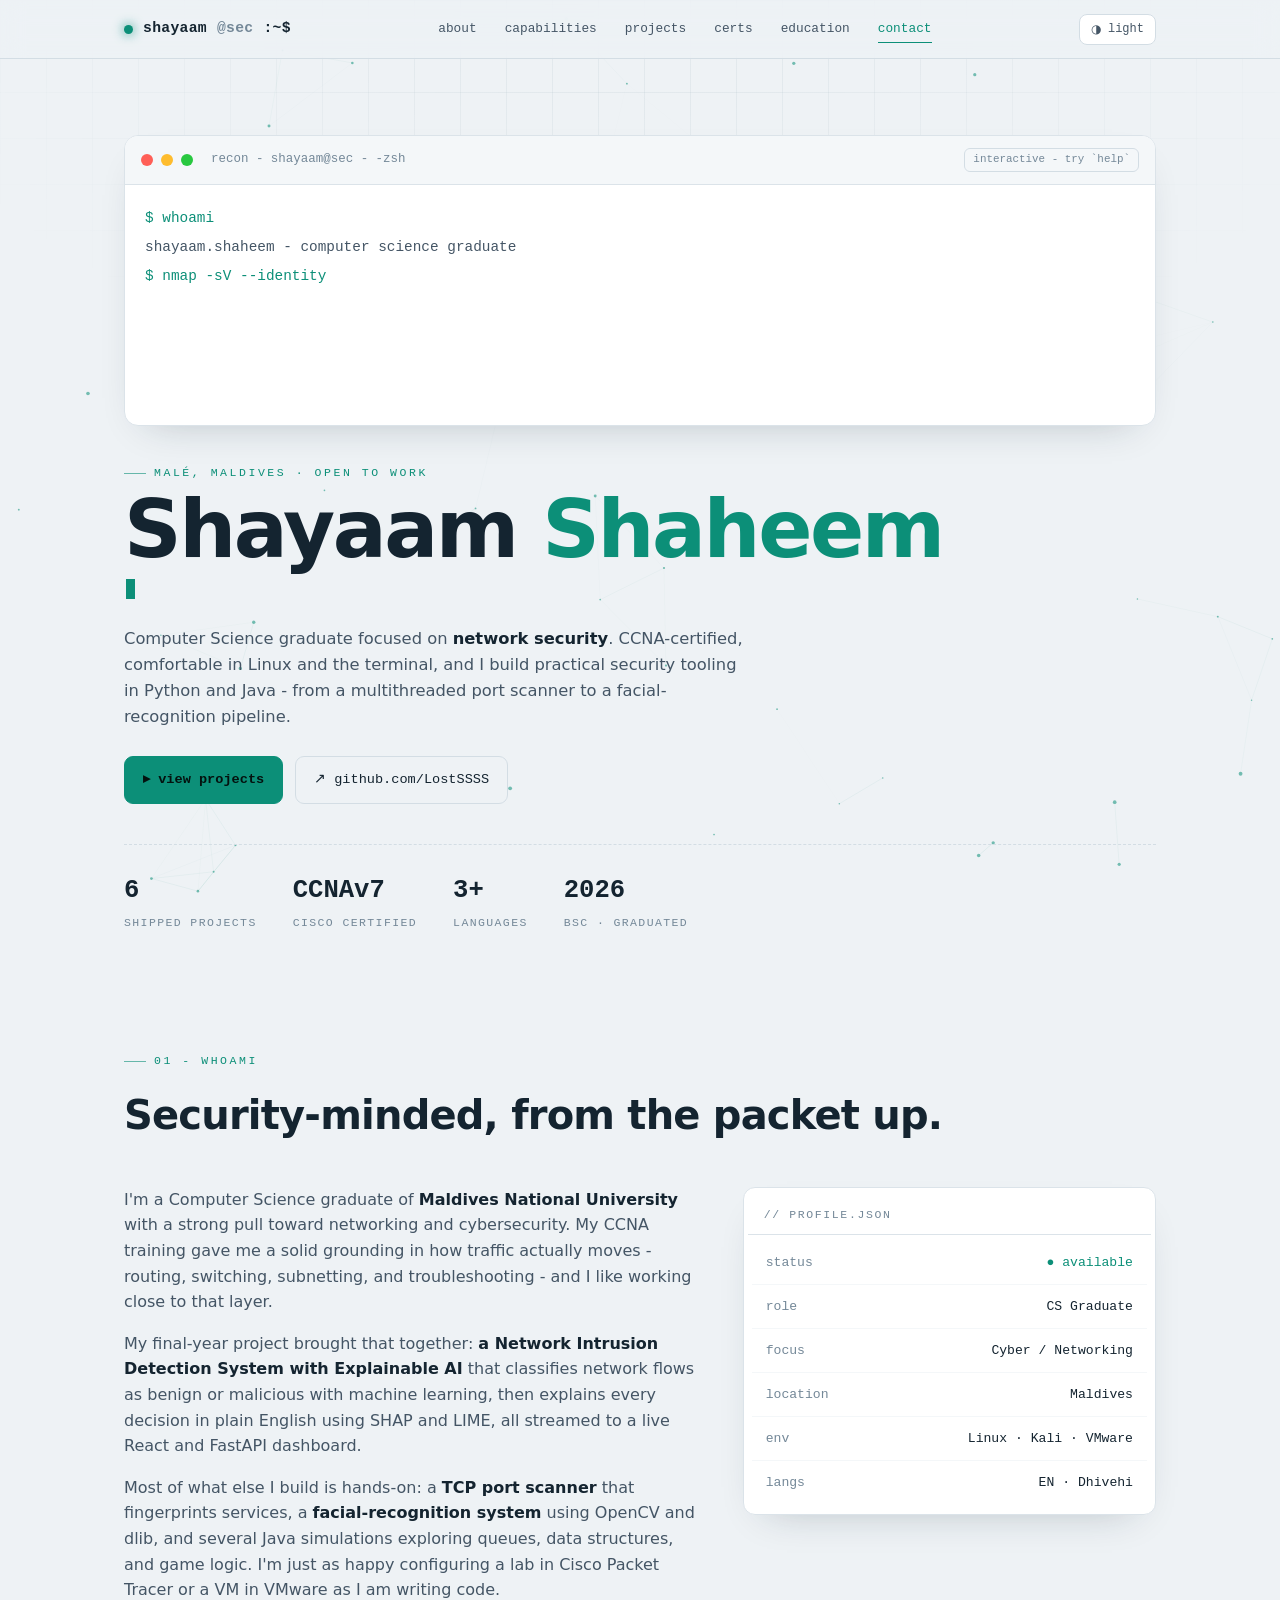
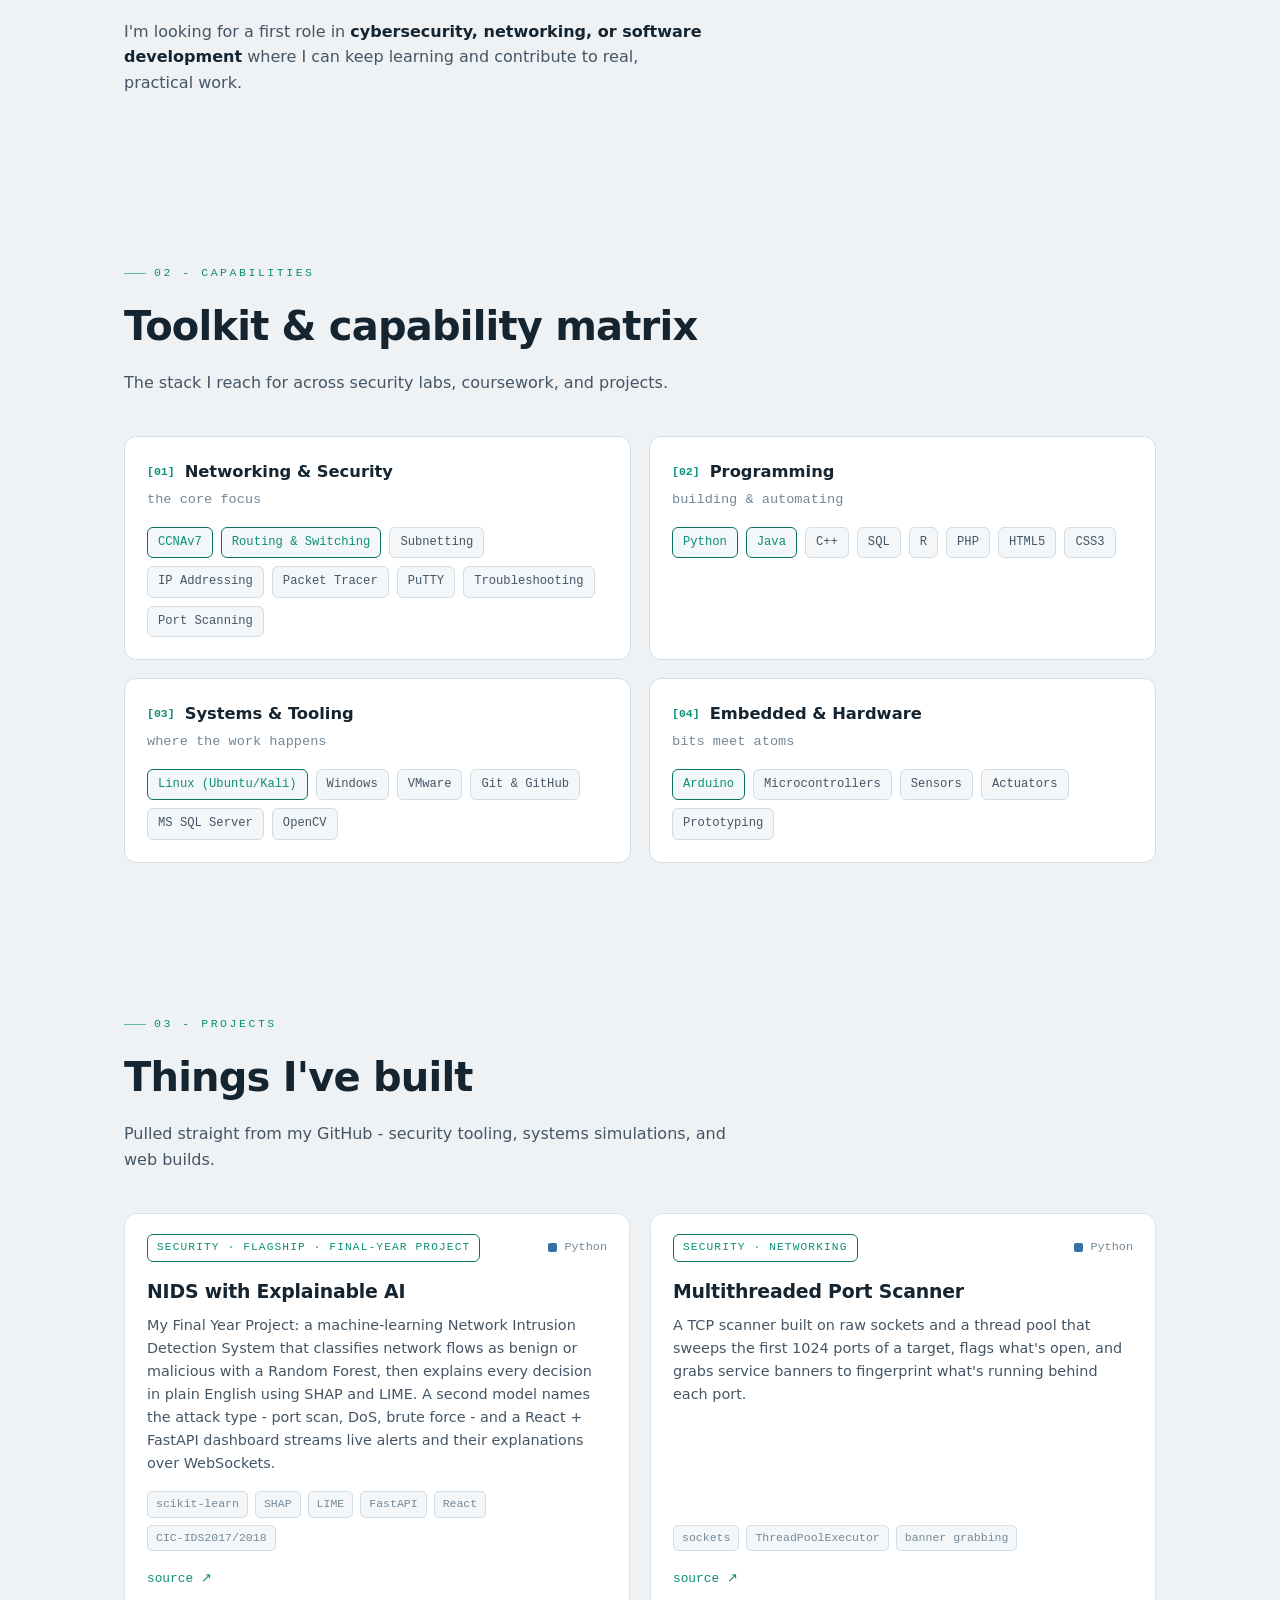
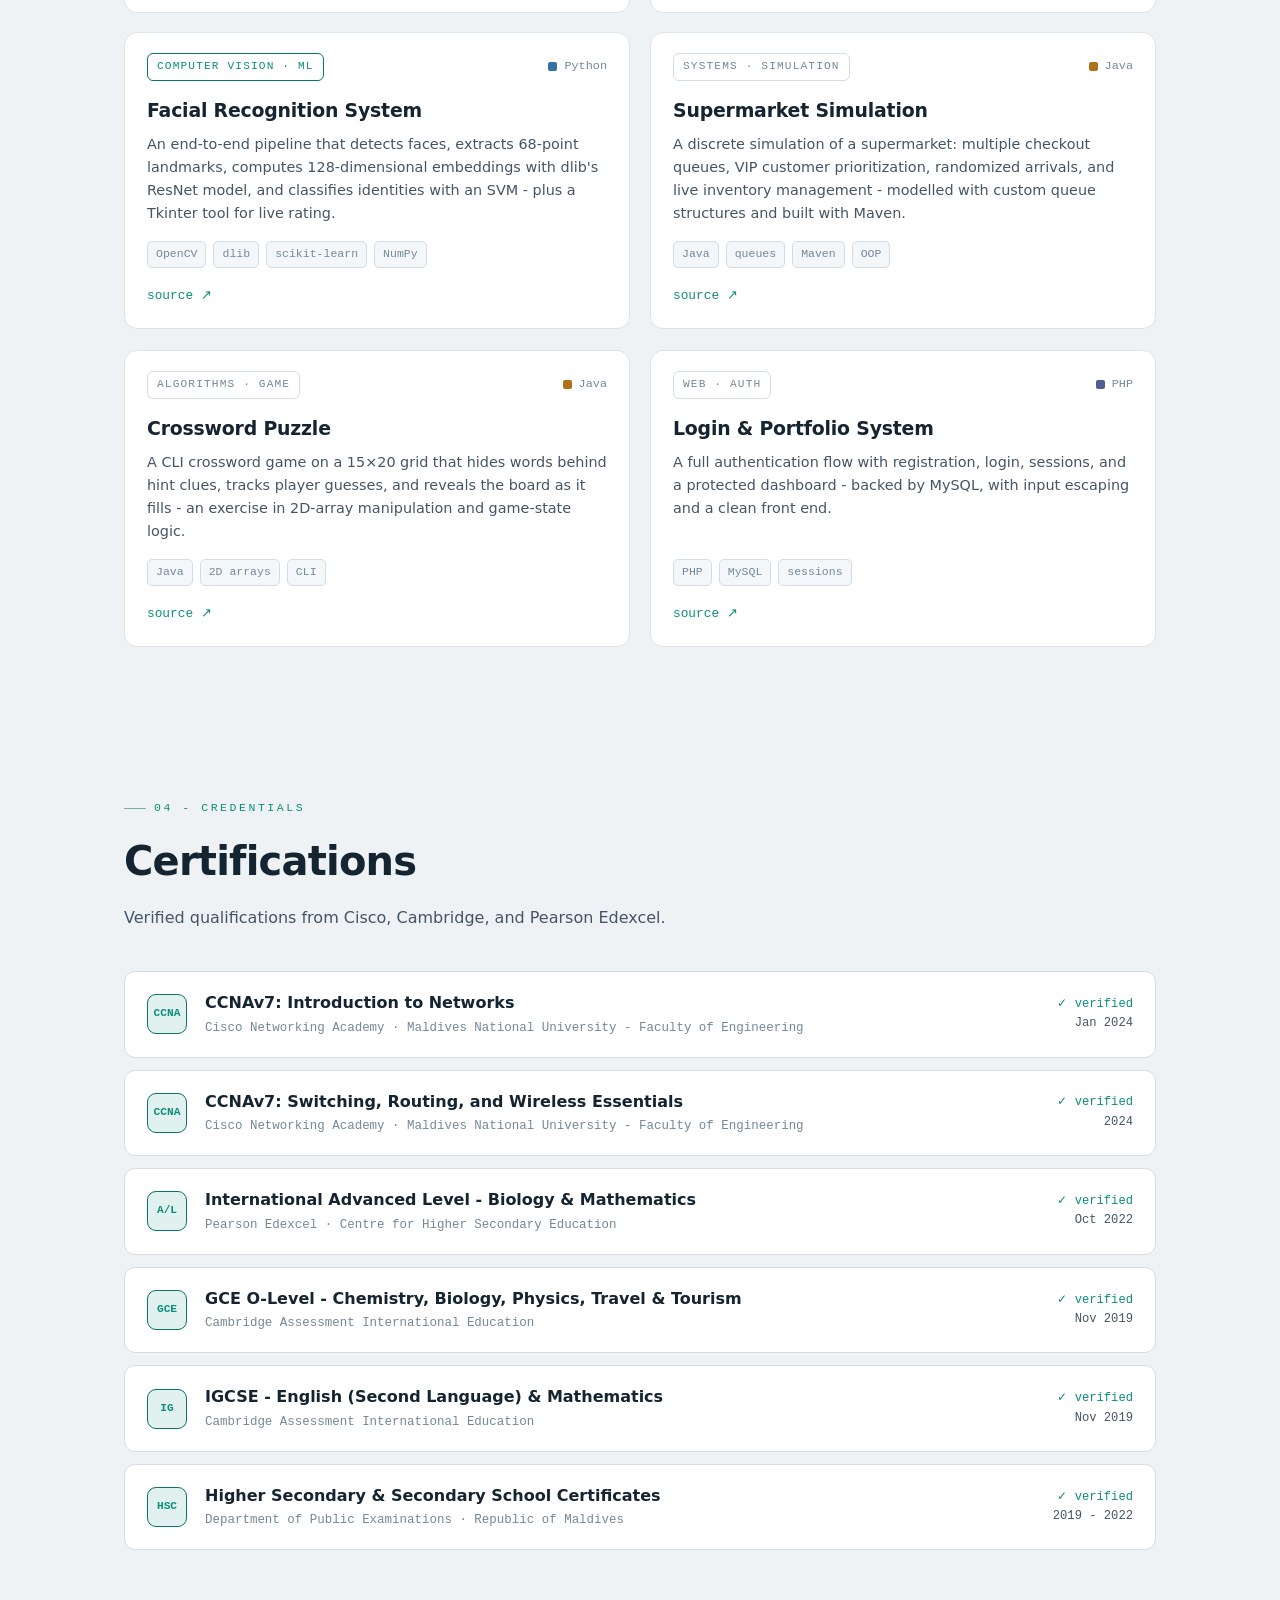
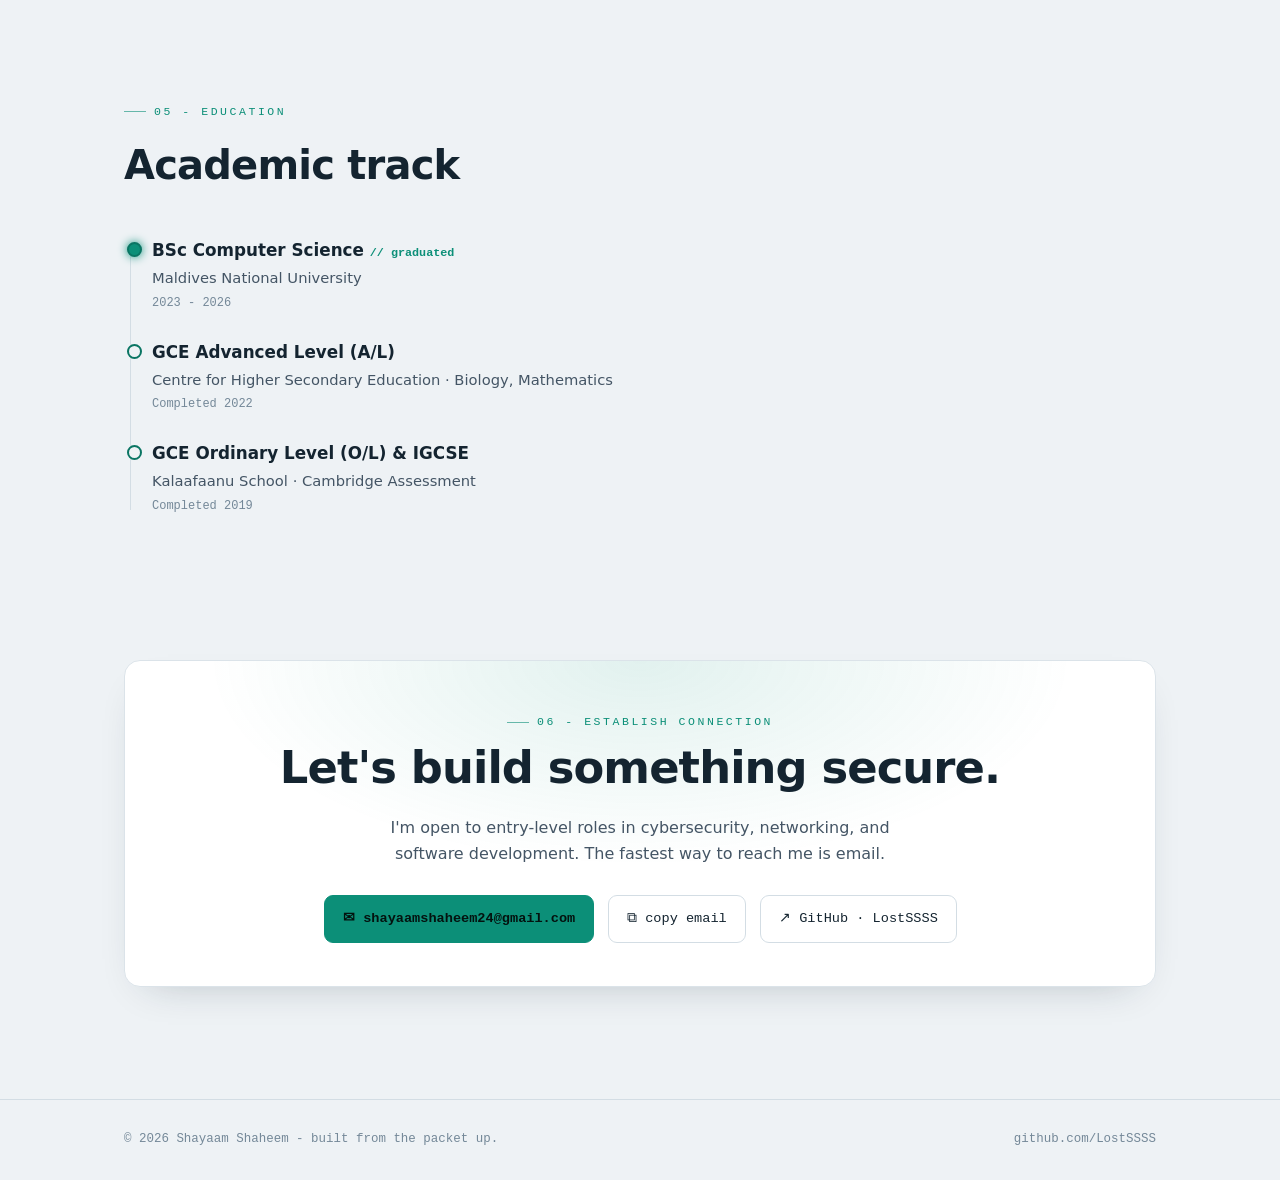
==== commit 1b3cc215: "Add FYP to About and CCNA SRWE module cert - Mention the NIDS with Explainable AI final-year project" ====
--- a/index.html
+++ b/index.html
@@ -79,7 +79,8 @@
     <div class="about-grid">
       <div class="reveal">
         <p>I'm a Computer Science graduate of <strong>Maldives National University</strong> with a strong pull toward networking and cybersecurity. My CCNA training gave me a solid grounding in how traffic actually moves - routing, switching, subnetting, and troubleshooting - and I like working close to that layer.</p>
-        <p>Most of what I build is hands-on: a <strong>TCP port scanner</strong> that fingerprints services, a <strong>facial-recognition system</strong> using OpenCV and dlib, and several Java simulations exploring queues, data structures, and game logic. I'm just as happy configuring a lab in Cisco Packet Tracer or a VM in VMware as I am writing code.</p>
+        <p>My final-year project brought that together: <strong>a Network Intrusion Detection System with Explainable AI</strong> that classifies network flows as benign or malicious with machine learning, then explains every decision in plain English using SHAP and LIME, all streamed to a live React and FastAPI dashboard.</p>
+        <p>Most of what else I build is hands-on: a <strong>TCP port scanner</strong> that fingerprints services, a <strong>facial-recognition system</strong> using OpenCV and dlib, and several Java simulations exploring queues, data structures, and game logic. I'm just as happy configuring a lab in Cisco Packet Tracer or a VM in VMware as I am writing code.</p>
         <p>I'm looking for a first role in <strong>cybersecurity, networking, or software development</strong> where I can keep learning and contribute to real, practical work.</p>
       </div>
       <aside class="id-card reveal" aria-label="Profile summary">
@@ -258,6 +259,14 @@
         <div class="meta"><span class="verified">✓ verified</span><br>Jan 2024</div>
       </div>
       <div class="cert reveal">
+        <div class="seal">CCNA</div>
+        <div class="info">
+          <h3>CCNAv7: Switching, Routing, and Wireless Essentials</h3>
+          <p>Cisco Networking Academy · Maldives National University - Faculty of Engineering</p>
+        </div>
+        <div class="meta"><span class="verified">✓ verified</span><br>2024</div>
+      </div>
+      <div class="cert reveal">
         <div class="seal">A/L</div>
         <div class="info">
           <h3>International Advanced Level - Biology &amp; Mathematics</h3>
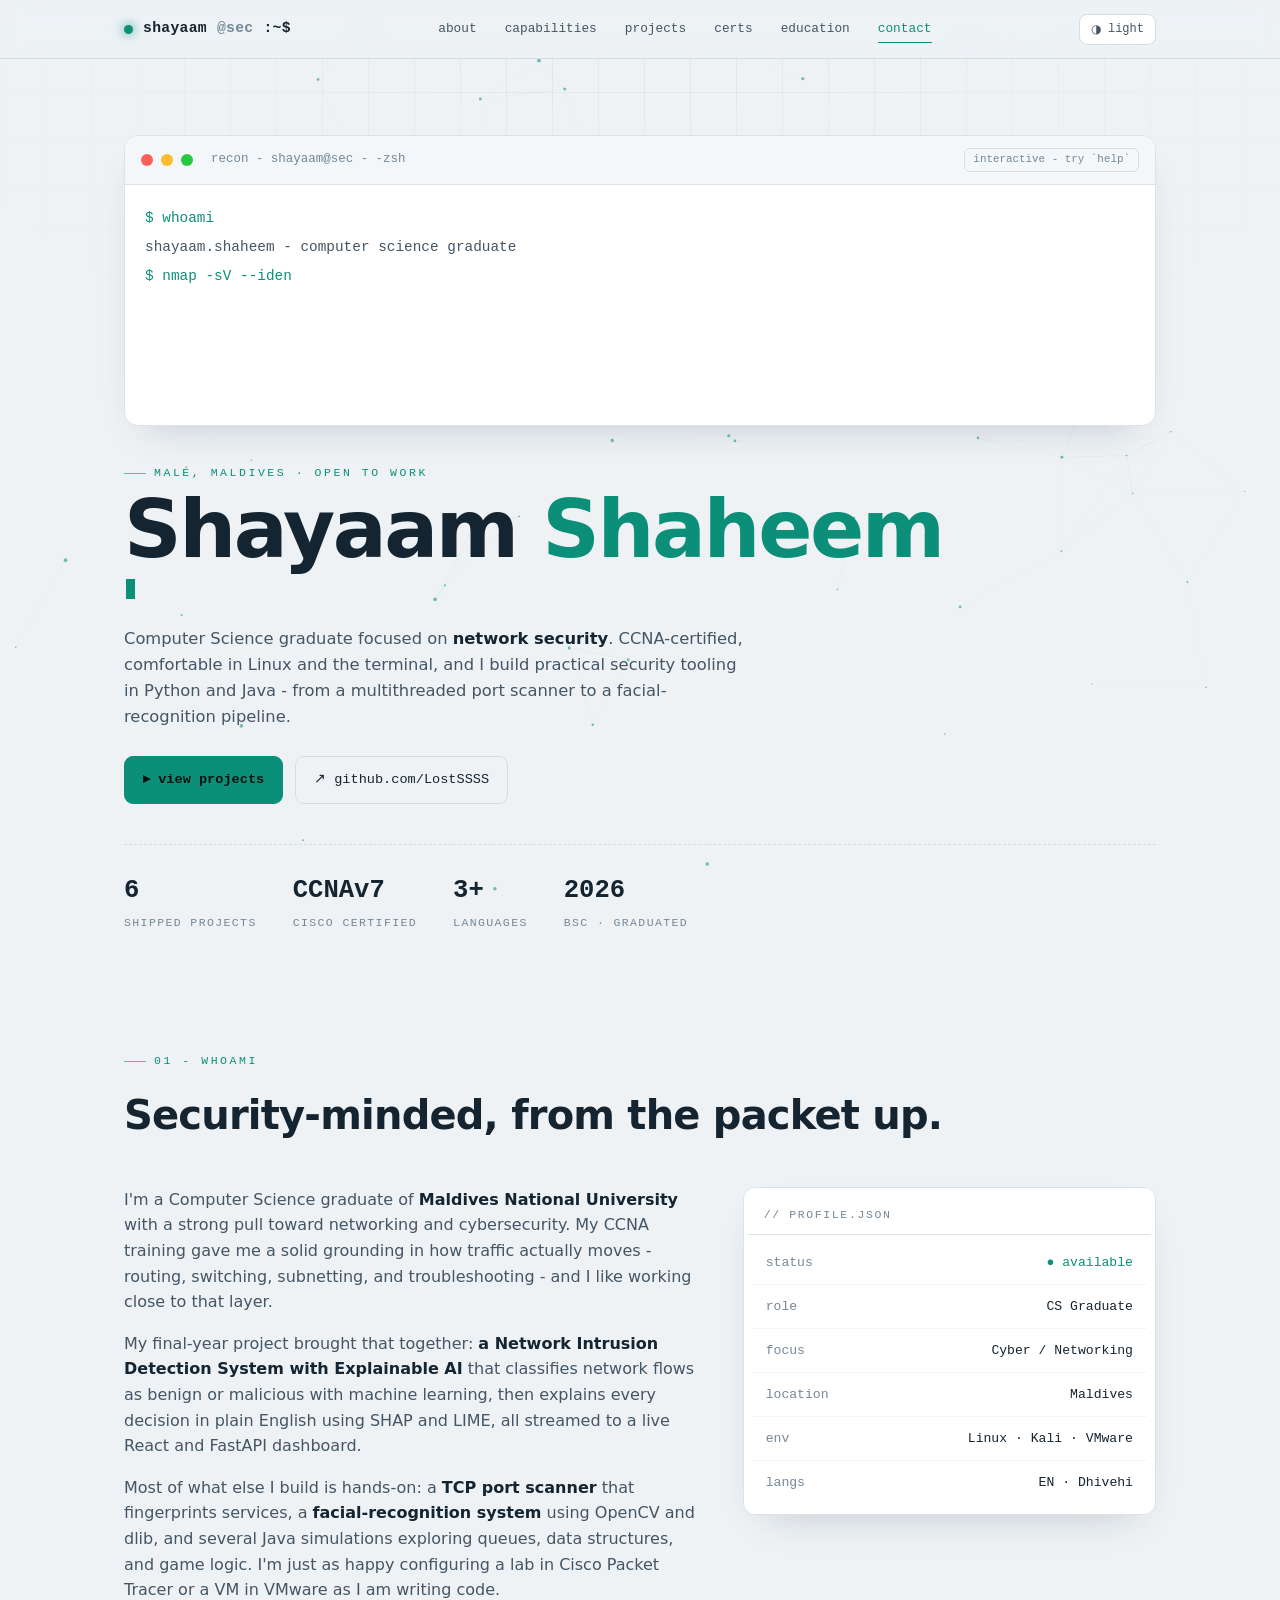
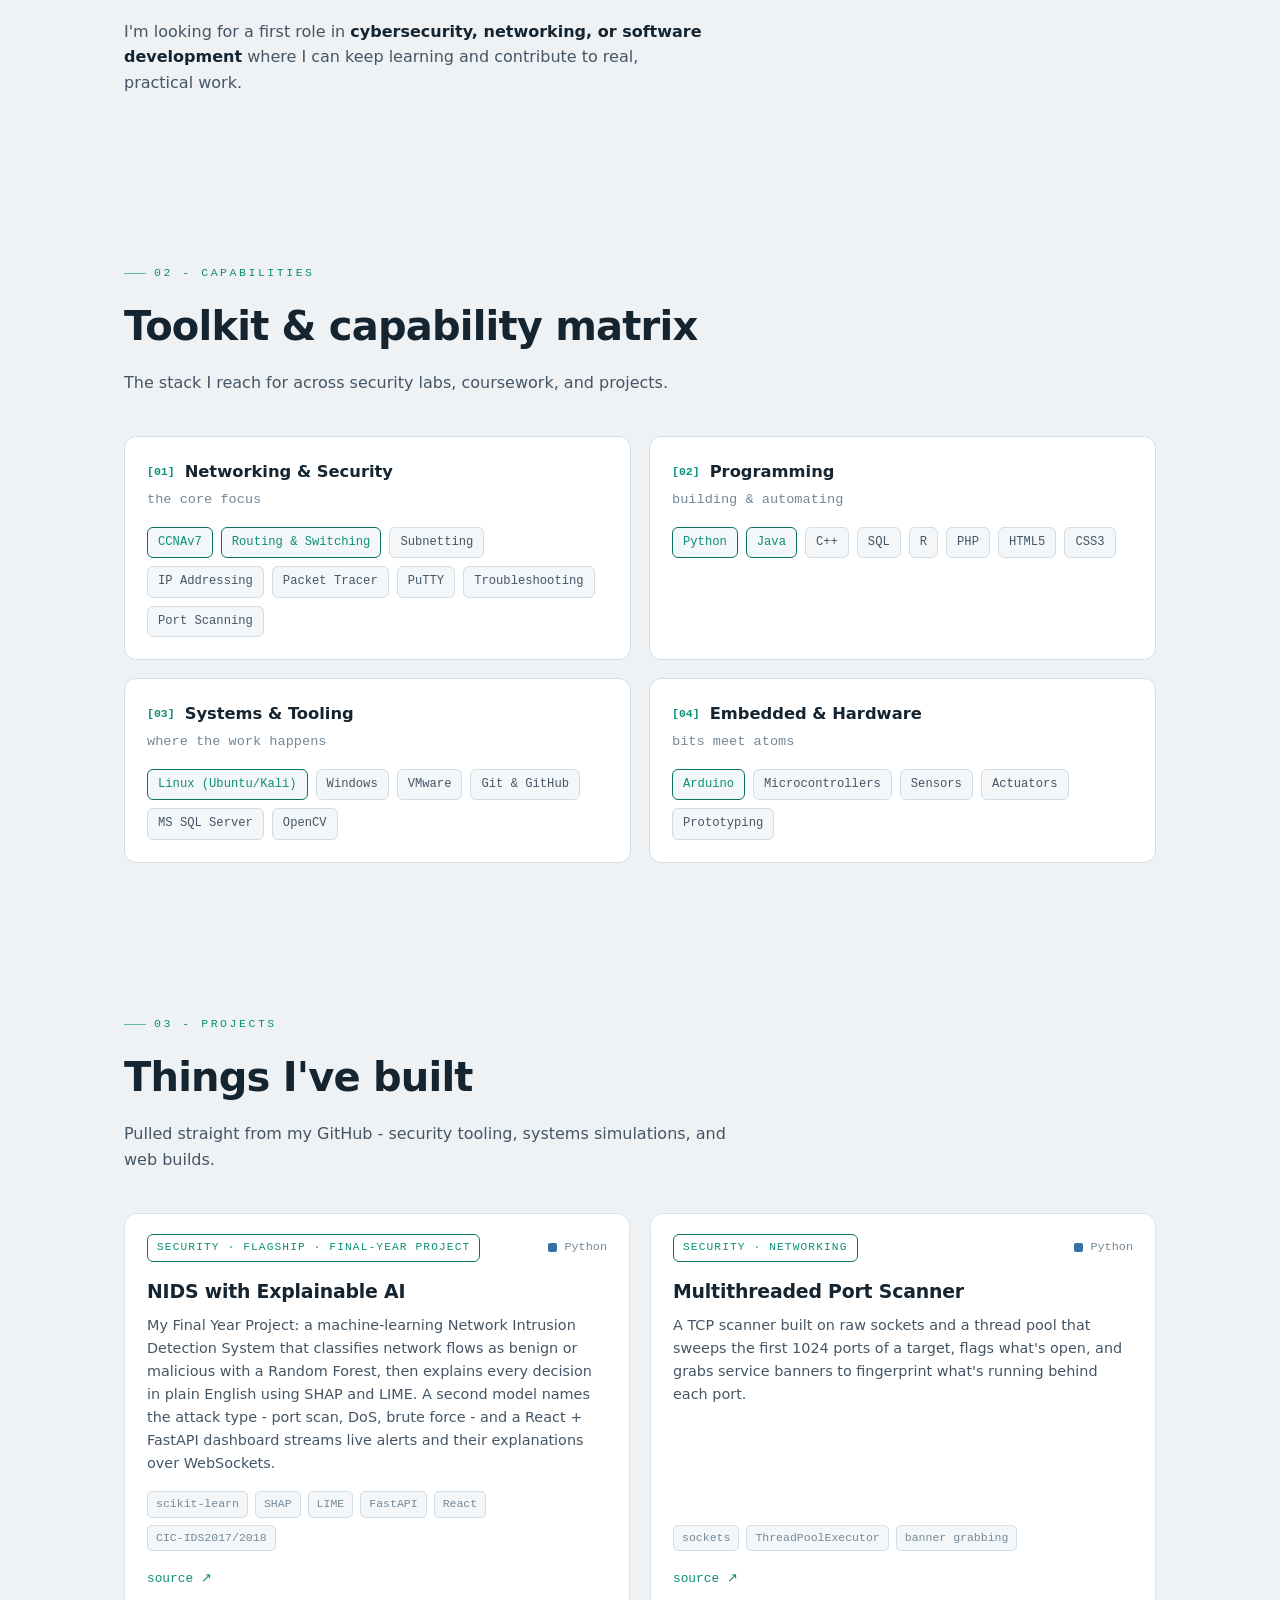
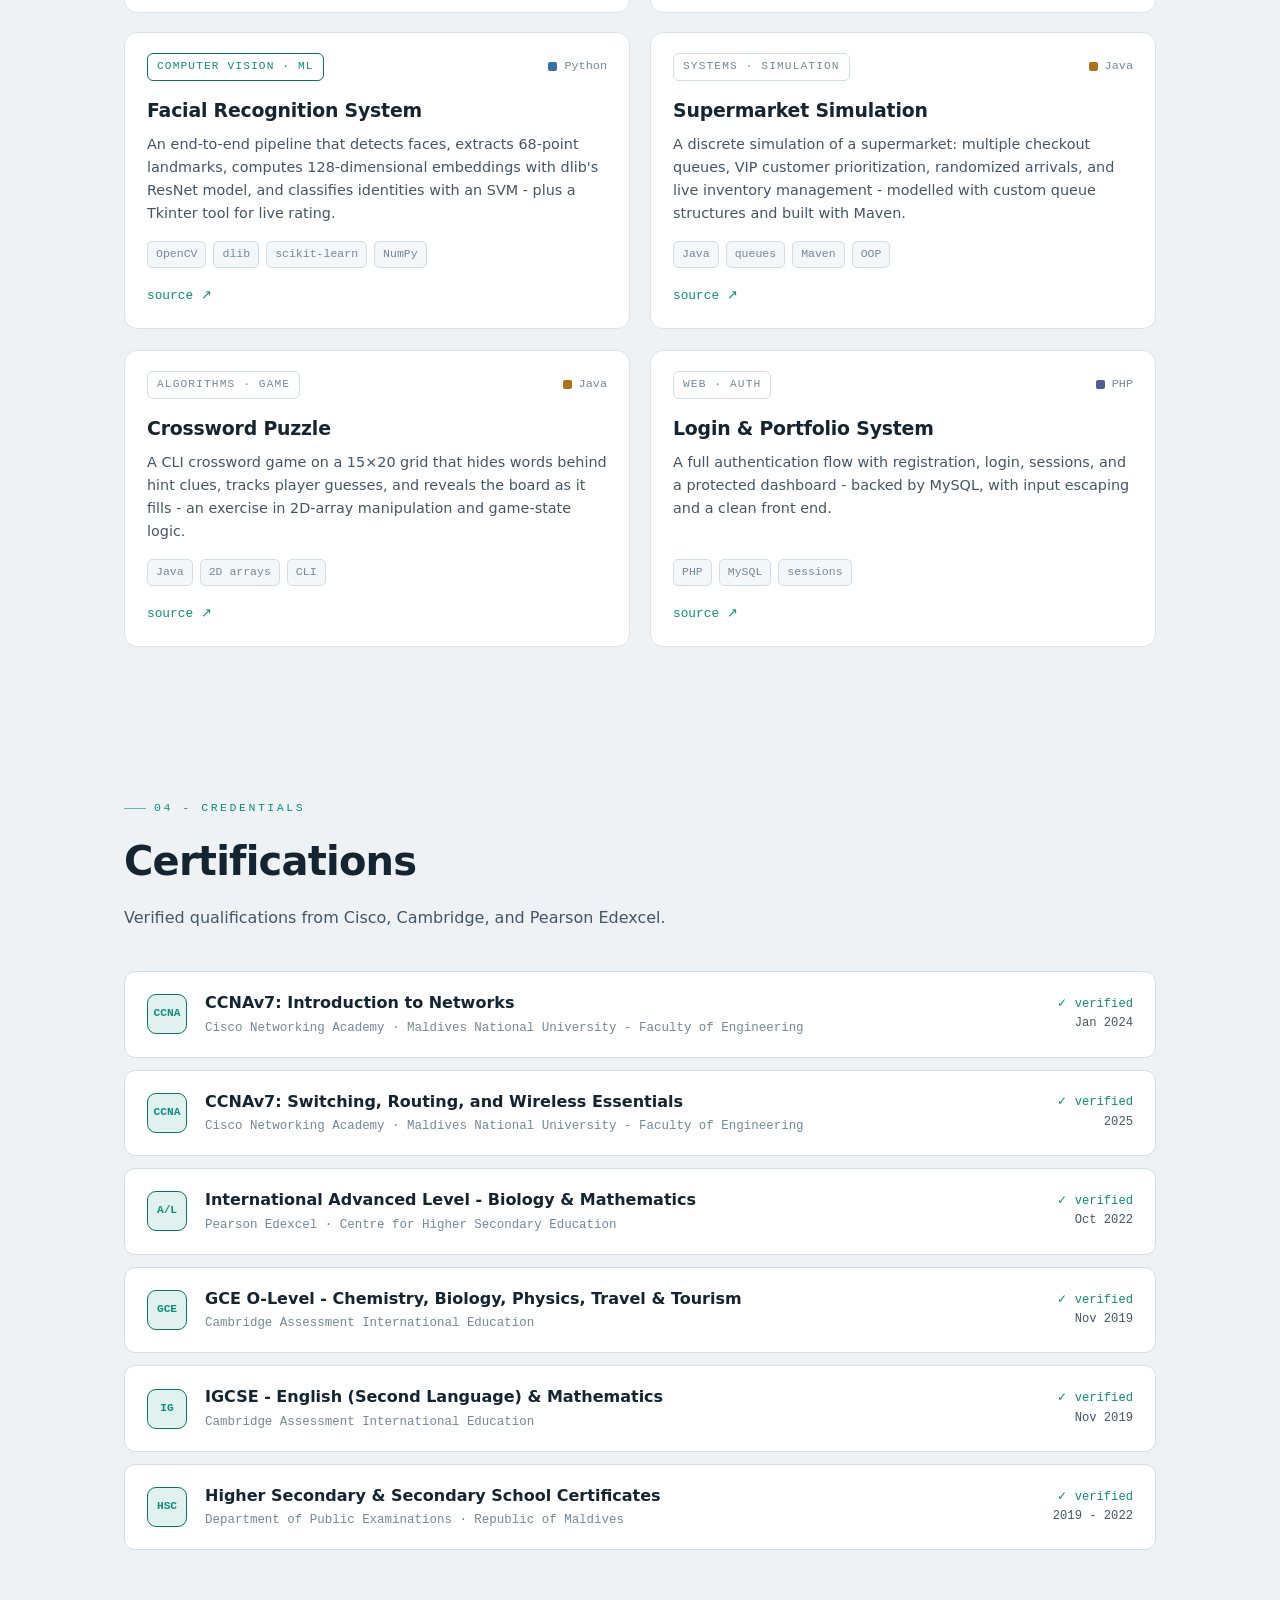
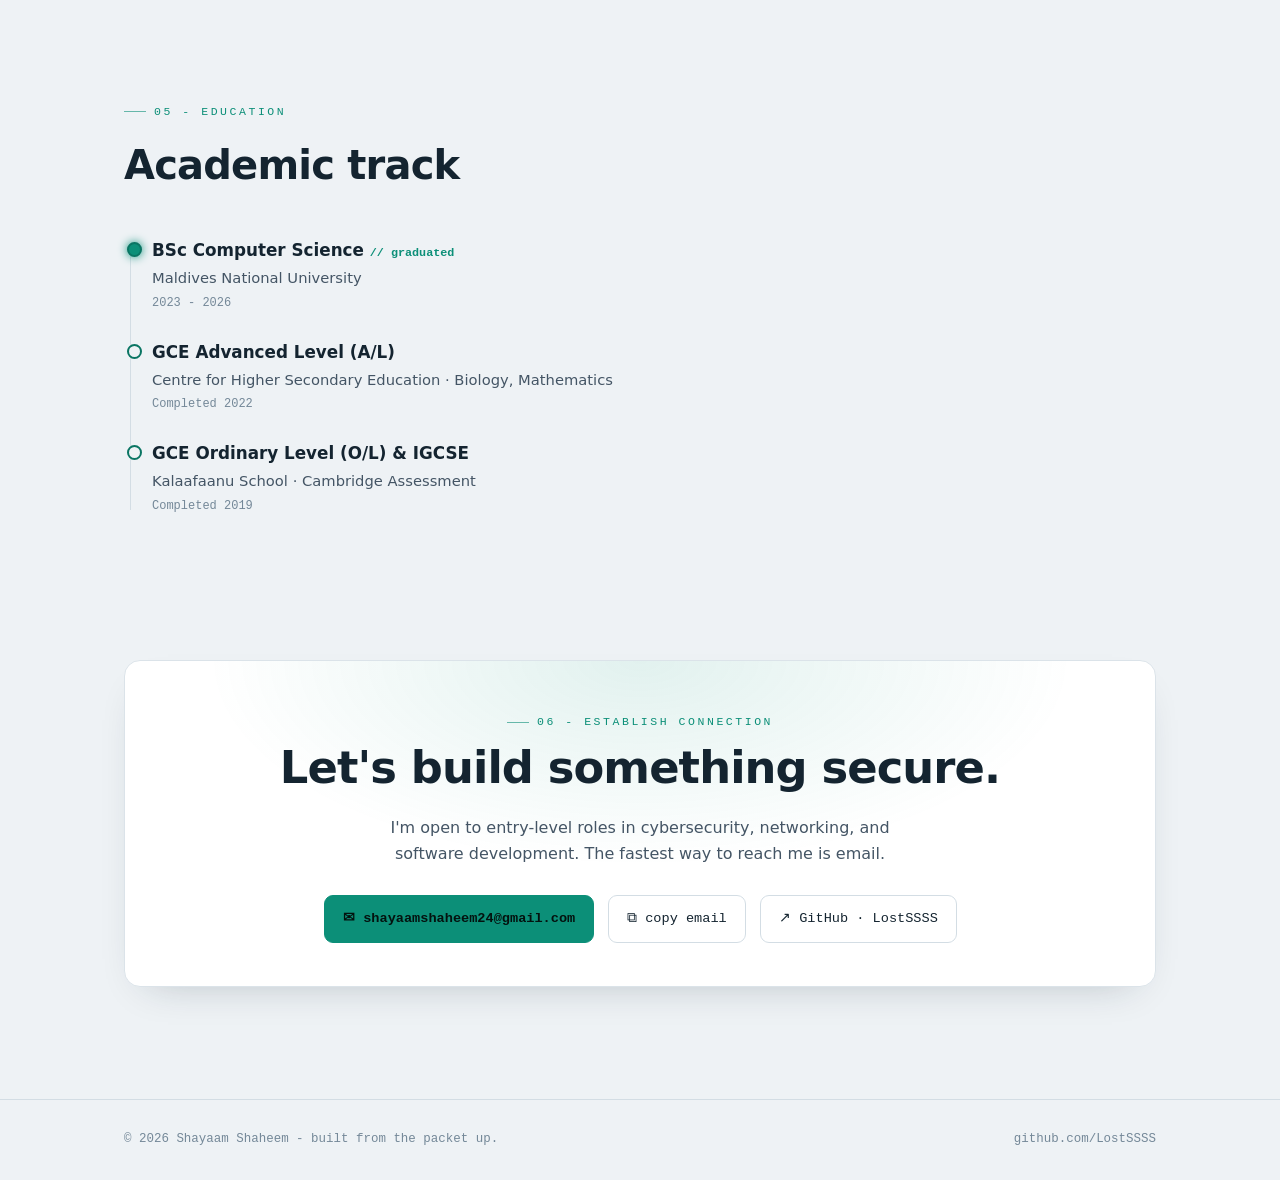
==== commit 2c46eaf9: "Correct CCNA SRWE cert date to 2025 Co-Authored-By: Claude Opus 4.8 <noreply@anthropic.com>" ====
--- a/index.html
+++ b/index.html
@@ -264,7 +264,7 @@
           <h3>CCNAv7: Switching, Routing, and Wireless Essentials</h3>
           <p>Cisco Networking Academy · Maldives National University - Faculty of Engineering</p>
         </div>
-        <div class="meta"><span class="verified">✓ verified</span><br>2024</div>
+        <div class="meta"><span class="verified">✓ verified</span><br>2025</div>
       </div>
       <div class="cert reveal">
         <div class="seal">A/L</div>
